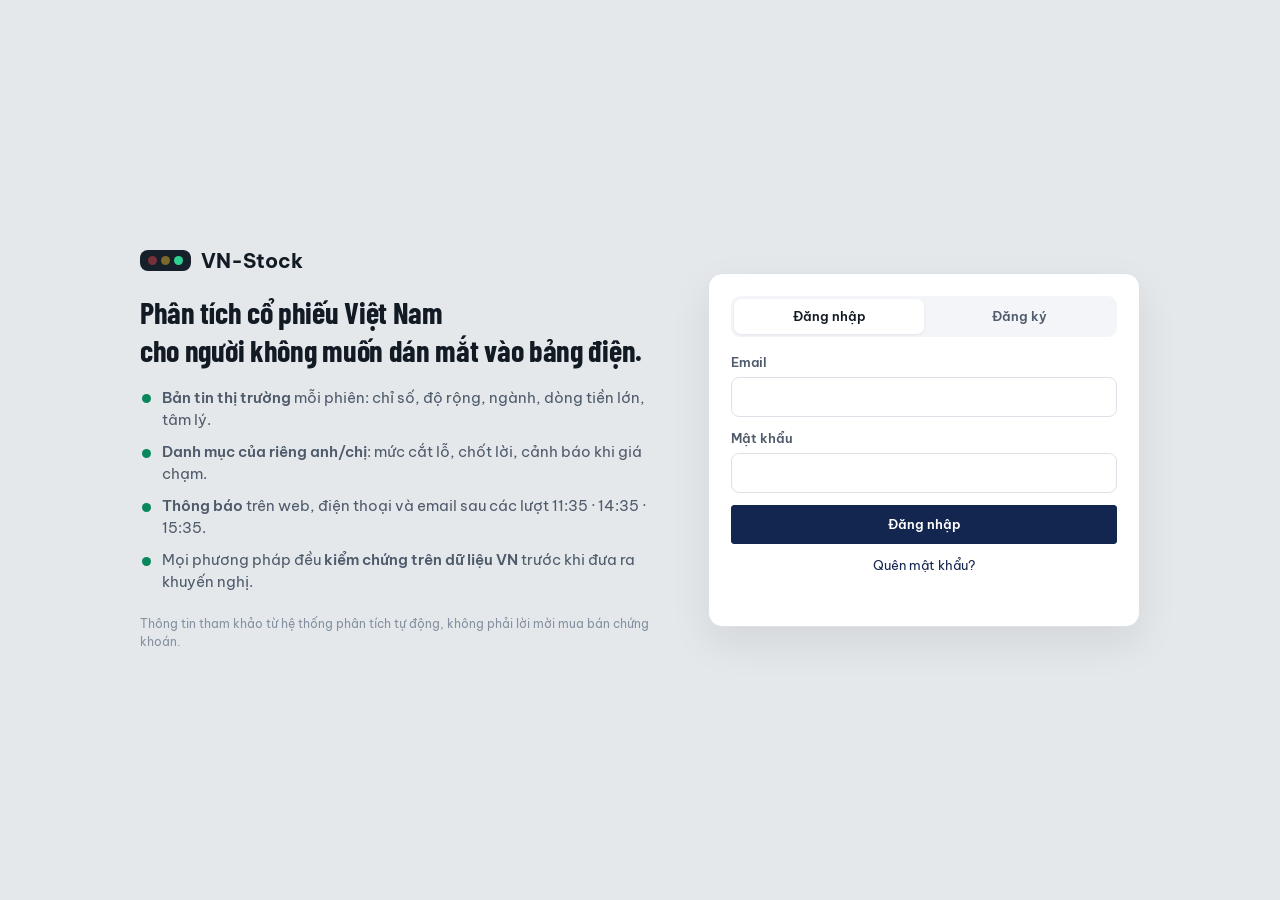
==== site/login.html @ 078f8d5b "Nhiều người dùng: đăng nhập (mật khẩu + Google), mã mời / chờ duyệt, gói Miễn phí/Pro, dữ liệu riêng" ====
<!doctype html>
<html lang="vi">
<head>
<meta charset="utf-8">
<meta name="viewport" content="width=device-width,initial-scale=1,viewport-fit=cover">
<meta name="theme-color" content="#0B0F13">
<meta name="robots" content="noindex,nofollow">
<title>Đăng nhập · VN-Stock</title>
<link rel="icon" href="data:image/svg+xml,<svg xmlns='http://www.w3.org/2000/svg' viewBox='0 0 32 32'><rect width='32' height='32' rx='8' fill='%2315202B'/><circle cx='9' cy='16' r='4' fill='%23F0444B' opacity='.4'/><circle cx='16' cy='16' r='4' fill='%23F4C32F' opacity='.4'/><circle cx='23' cy='16' r='4' fill='%232FD08F'/></svg>">
<link rel="manifest" href="manifest.webmanifest">
<link rel="stylesheet" href="app.css">
<link rel="stylesheet" href="auth.css">
</head>
<body class="authpage">
<main class="auth">
  <section class="auth-side" aria-hidden="true">
    <div class="auth-brand"><span class="dots"><i></i><i></i><i></i></span>VN-Stock</div>
    <h1>Phân tích cổ phiếu Việt Nam<br>cho người không muốn dán mắt vào bảng điện.</h1>
    <ul>
      <li><b>Bản tin thị trường</b> mỗi phiên: chỉ số, độ rộng, ngành, dòng tiền lớn, tâm lý.</li>
      <li><b>Danh mục của riêng anh/chị</b>: mức cắt lỗ, chốt lời, cảnh báo khi giá chạm.</li>
      <li><b>Thông báo</b> trên web, điện thoại và email sau các lượt 11:35 · 14:35 · 15:35.</li>
      <li>Mọi phương pháp đều <b>kiểm chứng trên dữ liệu VN</b> trước khi đưa ra khuyến nghị.</li>
    </ul>
    <p class="fine">Thông tin tham khảo từ hệ thống phân tích tự động, không phải lời mời mua bán chứng khoán.</p>
  </section>
  <section class="auth-card">
    <div class="auth-tabs" role="tablist">
      <button role="tab" data-tab="login" class="on">Đăng nhập</button>
      <button role="tab" data-tab="signup">Đăng ký</button>
    </div>
    <div id="gbox" class="gbox" hidden><div id="gbtn"></div><div class="or"><span>hoặc</span></div></div>

    <form id="f-login" data-pane="login" autocomplete="on">
      <label>Email<input name="email" type="email" autocomplete="email" required></label>
      <label>Mật khẩu<input name="password" type="password" autocomplete="current-password" required></label>
      <button class="btn primary wide" type="submit">Đăng nhập</button>
      <p class="links"><a href="#" data-go="forgot">Quên mật khẩu?</a></p>
    </form>

    <form id="f-signup" data-pane="signup" hidden autocomplete="on">
      <label>Họ tên<input name="name" autocomplete="name" maxlength="80"></label>
      <label>Email<input name="email" type="email" autocomplete="email" required></label>
      <label>Mật khẩu <small>(tối thiểu 8 ký tự)</small><input name="password" type="password" autocomplete="new-password" minlength="8" required></label>
      <label>Mã mời <small id="invHint">(để trống nếu chưa có – yêu cầu sẽ chờ duyệt)</small><input name="invite" autocomplete="off" style="text-transform:uppercase"></label>
      <button class="btn primary wide" type="submit">Tạo tài khoản</button>
    </form>

    <form id="f-forgot" data-pane="forgot" hidden>
      <p class="muted">Nhập email đã đăng ký. Hệ thống gửi liên kết đặt lại mật khẩu (hoặc báo quản trị viên gửi cho anh/chị).</p>
      <label>Email<input name="email" type="email" autocomplete="email" required></label>
      <button class="btn primary wide" type="submit">Gửi yêu cầu</button>
      <p class="links"><a href="#" data-go="login">← Quay lại đăng nhập</a></p>
    </form>

    <form id="f-reset" data-pane="reset" hidden>
      <p class="muted">Đặt mật khẩu mới cho tài khoản.</p>
      <label>Mật khẩu mới <small>(tối thiểu 8 ký tự)</small><input name="password" type="password" autocomplete="new-password" minlength="8" required></label>
      <button class="btn primary wide" type="submit">Lưu mật khẩu mới</button>
    </form>

    <div id="msg" class="msg" role="status" aria-live="polite"></div>
  </section>
</main>
<script src="login.js"></script>
</body>
</html>
---- site/app.css ----
@font-face{font-family:"Be Vietnam Pro";font-weight:400;font-display:swap;src:url(vendor/fonts/be-vietnam-pro-vietnamese-400-normal.woff2) format("woff2");unicode-range:U+0102-0103,U+0110-0111,U+0128-0129,U+0168-0169,U+01A0-01A1,U+01AF-01B0,U+0300-0301,U+0303-0304,U+0308-0309,U+0323,U+0329,U+1EA0-1EF9,U+20AB}
@font-face{font-family:"Be Vietnam Pro";font-weight:400;font-display:swap;src:url(vendor/fonts/be-vietnam-pro-latin-ext-400-normal.woff2) format("woff2");unicode-range:U+0100-02BA,U+02BD-02C5,U+02C7-02CC,U+02CE-02D7,U+02DD-02FF,U+1D00-1DBF,U+1E00-1E9F,U+1EF2-1EFF,U+2020,U+20A0-20AB,U+20AD-20C0}
@font-face{font-family:"Be Vietnam Pro";font-weight:400;font-display:swap;src:url(vendor/fonts/be-vietnam-pro-latin-400-normal.woff2) format("woff2");unicode-range:U+0000-00FF,U+0131,U+0152-0153,U+02BB-02BC,U+02C6,U+02DA,U+02DC,U+2000-206F,U+20AC,U+2122,U+2191,U+2193,U+2212,U+2215}
@font-face{font-family:"Be Vietnam Pro";font-weight:500;font-display:swap;src:url(vendor/fonts/be-vietnam-pro-vietnamese-500-normal.woff2) format("woff2");unicode-range:U+0102-0103,U+0110-0111,U+0128-0129,U+0168-0169,U+01A0-01A1,U+01AF-01B0,U+0300-0301,U+0303-0304,U+0308-0309,U+0323,U+0329,U+1EA0-1EF9,U+20AB}
@font-face{font-family:"Be Vietnam Pro";font-weight:500;font-display:swap;src:url(vendor/fonts/be-vietnam-pro-latin-ext-500-normal.woff2) format("woff2");unicode-range:U+0100-02BA,U+02BD-02C5,U+02C7-02CC,U+02CE-02D7,U+02DD-02FF,U+1D00-1DBF,U+1E00-1E9F,U+1EF2-1EFF,U+2020,U+20A0-20AB,U+20AD-20C0}
@font-face{font-family:"Be Vietnam Pro";font-weight:500;font-display:swap;src:url(vendor/fonts/be-vietnam-pro-latin-500-normal.woff2) format("woff2");unicode-range:U+0000-00FF,U+0131,U+0152-0153,U+02BB-02BC,U+02C6,U+02DA,U+02DC,U+2000-206F,U+20AC,U+2122,U+2191,U+2193,U+2212,U+2215}
@font-face{font-family:"Be Vietnam Pro";font-weight:600;font-display:swap;src:url(vendor/fonts/be-vietnam-pro-vietnamese-600-normal.woff2) format("woff2");unicode-range:U+0102-0103,U+0110-0111,U+0128-0129,U+0168-0169,U+01A0-01A1,U+01AF-01B0,U+0300-0301,U+0303-0304,U+0308-0309,U+0323,U+0329,U+1EA0-1EF9,U+20AB}
@font-face{font-family:"Be Vietnam Pro";font-weight:600;font-display:swap;src:url(vendor/fonts/be-vietnam-pro-latin-ext-600-normal.woff2) format("woff2");unicode-range:U+0100-02BA,U+02BD-02C5,U+02C7-02CC,U+02CE-02D7,U+02DD-02FF,U+1D00-1DBF,U+1E00-1E9F,U+1EF2-1EFF,U+2020,U+20A0-20AB,U+20AD-20C0}
@font-face{font-family:"Be Vietnam Pro";font-weight:600;font-display:swap;src:url(vendor/fonts/be-vietnam-pro-latin-600-normal.woff2) format("woff2");unicode-range:U+0000-00FF,U+0131,U+0152-0153,U+02BB-02BC,U+02C6,U+02DA,U+02DC,U+2000-206F,U+20AC,U+2122,U+2191,U+2193,U+2212,U+2215}
@font-face{font-family:"Be Vietnam Pro";font-weight:700;font-display:swap;src:url(vendor/fonts/be-vietnam-pro-vietnamese-700-normal.woff2) format("woff2");unicode-range:U+0102-0103,U+0110-0111,U+0128-0129,U+0168-0169,U+01A0-01A1,U+01AF-01B0,U+0300-0301,U+0303-0304,U+0308-0309,U+0323,U+0329,U+1EA0-1EF9,U+20AB}
@font-face{font-family:"Be Vietnam Pro";font-weight:700;font-display:swap;src:url(vendor/fonts/be-vietnam-pro-latin-ext-700-normal.woff2) format("woff2");unicode-range:U+0100-02BA,U+02BD-02C5,U+02C7-02CC,U+02CE-02D7,U+02DD-02FF,U+1D00-1DBF,U+1E00-1E9F,U+1EF2-1EFF,U+2020,U+20A0-20AB,U+20AD-20C0}
@font-face{font-family:"Be Vietnam Pro";font-weight:700;font-display:swap;src:url(vendor/fonts/be-vietnam-pro-latin-700-normal.woff2) format("woff2");unicode-range:U+0000-00FF,U+0131,U+0152-0153,U+02BB-02BC,U+02C6,U+02DA,U+02DC,U+2000-206F,U+20AC,U+2122,U+2191,U+2193,U+2212,U+2215}

@font-face{font-family:"Barlow Condensed";font-weight:500;font-display:swap;src:url(vendor/fonts/barlow-condensed-vietnamese-500-normal.woff2) format("woff2");unicode-range:U+0102-0103,U+0110-0111,U+0128-0129,U+0168-0169,U+01A0-01A1,U+01AF-01B0,U+0300-0301,U+0303-0304,U+0308-0309,U+0323,U+0329,U+1EA0-1EF9,U+20AB}
@font-face{font-family:"Barlow Condensed";font-weight:500;font-display:swap;src:url(vendor/fonts/barlow-condensed-latin-ext-500-normal.woff2) format("woff2");unicode-range:U+0100-02BA,U+02BD-02C5,U+02C7-02CC,U+02CE-02D7,U+02DD-02FF,U+1D00-1DBF,U+1E00-1E9F,U+1EF2-1EFF,U+2020,U+20A0-20AB,U+20AD-20C0}
@font-face{font-family:"Barlow Condensed";font-weight:500;font-display:swap;src:url(vendor/fonts/barlow-condensed-latin-500-normal.woff2) format("woff2");unicode-range:U+0000-00FF,U+0131,U+0152-0153,U+02BB-02BC,U+02C6,U+02DA,U+02DC,U+2000-206F,U+20AC,U+2122,U+2191,U+2193,U+2212,U+2215,U+25A0,U+25B2,U+25BC}
@font-face{font-family:"Barlow Condensed";font-weight:600;font-display:swap;src:url(vendor/fonts/barlow-condensed-vietnamese-600-normal.woff2) format("woff2");unicode-range:U+0102-0103,U+0110-0111,U+0128-0129,U+0168-0169,U+01A0-01A1,U+01AF-01B0,U+0300-0301,U+0303-0304,U+0308-0309,U+0323,U+0329,U+1EA0-1EF9,U+20AB}
@font-face{font-family:"Barlow Condensed";font-weight:600;font-display:swap;src:url(vendor/fonts/barlow-condensed-latin-ext-600-normal.woff2) format("woff2");unicode-range:U+0100-02BA,U+02BD-02C5,U+02C7-02CC,U+02CE-02D7,U+02DD-02FF,U+1D00-1DBF,U+1E00-1E9F,U+1EF2-1EFF,U+2020,U+20A0-20AB,U+20AD-20C0}
@font-face{font-family:"Barlow Condensed";font-weight:600;font-display:swap;src:url(vendor/fonts/barlow-condensed-latin-600-normal.woff2) format("woff2");unicode-range:U+0000-00FF,U+0131,U+0152-0153,U+02BB-02BC,U+02C6,U+02DA,U+02DC,U+2000-206F,U+20AC,U+2122,U+2191,U+2193,U+2212,U+2215,U+25A0,U+25B2,U+25BC}
@font-face{font-family:"Barlow Condensed";font-weight:700;font-display:swap;src:url(vendor/fonts/barlow-condensed-vietnamese-700-normal.woff2) format("woff2");unicode-range:U+0102-0103,U+0110-0111,U+0128-0129,U+0168-0169,U+01A0-01A1,U+01AF-01B0,U+0300-0301,U+0303-0304,U+0308-0309,U+0323,U+0329,U+1EA0-1EF9,U+20AB}
@font-face{font-family:"Barlow Condensed";font-weight:700;font-display:swap;src:url(vendor/fonts/barlow-condensed-latin-ext-700-normal.woff2) format("woff2");unicode-range:U+0100-02BA,U+02BD-02C5,U+02C7-02CC,U+02CE-02D7,U+02DD-02FF,U+1D00-1DBF,U+1E00-1E9F,U+1EF2-1EFF,U+2020,U+20A0-20AB,U+20AD-20C0}
@font-face{font-family:"Barlow Condensed";font-weight:700;font-display:swap;src:url(vendor/fonts/barlow-condensed-latin-700-normal.woff2) format("woff2");unicode-range:U+0000-00FF,U+0131,U+0152-0153,U+02BB-02BC,U+02C6,U+02DA,U+02DC,U+2000-206F,U+20AC,U+2122,U+2191,U+2193,U+2212,U+2215,U+25A0,U+25B2,U+25BC}

/* Bàn làm việc VN-Stock: dày thông tin, bảng gọn, màu theo quy ước bảng điện VN */
:root{
  --bg:#EEF1F5; --surface:#FFFFFF; --sunk:#F3F5F8; --sunk-2:#E7EBF0; --ink:#121A24; --ink-2:#4F5B6B; --ink-3:#8590A0;
  --line:#DCE1E8; --line-2:#EBEEF2; --brand:#1F3C88; --brand-2:#E6ECF8; --brand-ink:#FFFFFF;
  --up:#08875B; --down:#D22F35; --ref:#A87C00; --ceil:#8E2FC9; --floor:#137FB0;
  --up-bg:#E2F4EC; --down-bg:#FBE7E8; --ref-bg:#FAF1D8;
  --lamp-off:#C4CBD5;
  --r:8px; --r-s:5px;
  color-scheme:light;
}
@media (prefers-color-scheme:dark){:root:not([data-theme="light"]){
  --bg:#0B1016; --surface:#121921; --sunk:#171F29; --sunk-2:#1D2732; --ink:#E4E9F0; --ink-2:#9DA9B8; --ink-3:#6B7888;
  --line:#243040; --line-2:#1C2531; --brand:#8FA8F5; --brand-2:#1B2640; --brand-ink:#0B1016;
  --up:#2CC08A; --down:#F25A60; --ref:#E3B83A; --ceil:#C27DF2; --floor:#4AB7E6;
  --up-bg:#10301F; --down-bg:#3A181A; --ref-bg:#342A0E; --lamp-off:#2A3442; color-scheme:dark;
}}
:root[data-theme="dark"]{
  --bg:#0B1016; --surface:#121921; --sunk:#171F29; --sunk-2:#1D2732; --ink:#E4E9F0; --ink-2:#9DA9B8; --ink-3:#6B7888;
  --line:#243040; --line-2:#1C2531; --brand:#8FA8F5; --brand-2:#1B2640; --brand-ink:#0B1016;
  --up:#2CC08A; --down:#F25A60; --ref:#E3B83A; --ceil:#C27DF2; --floor:#4AB7E6;
  --up-bg:#10301F; --down-bg:#3A181A; --ref-bg:#342A0E; --lamp-off:#2A3442; color-scheme:dark;
}

*{box-sizing:border-box}
html{-webkit-text-size-adjust:100%}
body{margin:0;background:var(--bg);color:var(--ink);font:400 13px/1.45 "Be Vietnam Pro",system-ui,sans-serif;
  font-variant-numeric:tabular-nums;padding-bottom:64px}
@media (max-width:700px){body{font-size:13.5px}}
a{color:var(--brand);text-decoration:none}
a:hover{text-decoration:underline}
button,input,select,textarea{font:inherit;color:inherit}
:focus-visible{outline:2px solid var(--brand);outline-offset:1px;border-radius:3px}
h1,h2,h3{line-height:1.25;margin:0;text-wrap:balance}
h1{font-size:1.25rem;font-weight:700;letter-spacing:-.01em}
h2{font-size:.98rem;font-weight:700}
h3{font-size:.9rem;font-weight:600}
p{margin:.35em 0}
small,.muted{color:var(--ink-2)}
.faint{color:var(--ink-3)}
.up{color:var(--up)} .down{color:var(--down)} .ref{color:var(--ref)} .ceil{color:var(--ceil)} .floor{color:var(--floor)}
.num{text-align:right;white-space:nowrap}
b,strong{font-weight:600}

/* ---------- khung ---------- */
.top{position:sticky;top:env(safe-area-inset-top,0px);z-index:30;background:var(--surface);border-bottom:1px solid var(--line)}
.top-in{max-width:1760px;margin:0 auto;padding:6px 14px;display:flex;gap:10px;align-items:center}
.brand{font-weight:700;font-size:.95rem;display:flex;gap:7px;align-items:center;color:var(--ink);white-space:nowrap}
.brand-dot{width:9px;height:9px;border-radius:50%;background:var(--lamp-off)}
.ticker{display:flex;gap:14px;overflow:hidden;flex:1;min-width:0;font-size:.82rem;white-space:nowrap;mask-image:linear-gradient(90deg,#000 92%,transparent)}
.ticker span b{font-weight:600;margin-right:4px}
.search{width:240px;position:relative;flex:none}
.search input{width:100%;padding:5px 10px;border-radius:6px;border:1px solid var(--line);background:var(--sunk)}
.sugg{position:absolute;left:0;right:0;top:110%;background:var(--surface);border:1px solid var(--line);
  border-radius:var(--r);box-shadow:0 8px 24px rgba(0,0,0,.12);max-height:340px;overflow:auto;z-index:40}
.sugg a{display:flex;gap:8px;padding:6px 10px;color:var(--ink);align-items:center}
.sugg a:hover,.sugg a.on{background:var(--sunk);text-decoration:none}
.iconbtn{border:1px solid var(--line);background:var(--surface);border-radius:6px;width:30px;height:30px;
  display:grid;place-items:center;cursor:pointer;flex:none}
@media (max-width:700px){.ticker{display:none}.search{flex:1;width:auto}}
main{max-width:1760px;margin:0 auto;padding:12px 14px 40px}
.tabs{position:fixed;bottom:0;left:0;right:0;z-index:30;background:var(--surface);border-top:1px solid var(--line);
  display:grid;grid-template-columns:repeat(6,1fr);padding-bottom:env(safe-area-inset-bottom,0px)}
.tabs a{display:flex;flex-direction:column;align-items:center;gap:1px;padding:6px 2px 7px;color:var(--ink-2);font-size:.68rem;font-weight:500}
.tabs a svg{width:20px;height:20px}
.tabs a.on{color:var(--brand)}
.tabs a:hover{text-decoration:none}
@media (min-width:980px){
  body{padding-bottom:0}
  .tabs{position:sticky;top:43px;bottom:auto;border-top:0;border-bottom:1px solid var(--line);background:var(--surface);
    display:flex;justify-content:flex-start;gap:0;padding:0 max(14px,calc((100vw - 1480px)/2 + 14px))}
  .tabs a{flex-direction:row;gap:6px;font-size:.84rem;padding:7px 14px;border-bottom:2px solid transparent}
  .tabs a.on{border-bottom-color:var(--brand)}
  .tabs a svg{width:15px;height:15px}
}

/* ---------- lưới & khối ---------- */
.g{display:grid;gap:10px;grid-template-columns:minmax(0,1fr)}
.g>*,.stack>*,.picks>*,.rows>*,.pickw>*,.pick>*{min-width:0}
.g>*{min-width:0}
.g{align-items:start}
@media (min-width:860px){
  .g2{grid-template-columns:1fr 1fr}.g3{grid-template-columns:repeat(3,1fr)}.g4{grid-template-columns:repeat(4,1fr)}
  .g-side{grid-template-columns:260px 1fr}.g-main{grid-template-columns:minmax(0,2fr) minmax(0,1fr)}
  .g-today{grid-template-columns:300px minmax(0,1fr) 320px}
  .span2{grid-column:span 2}.span3{grid-column:span 3}
}
@media (min-width:860px) and (max-width:1180px){.g-today{grid-template-columns:280px minmax(0,1fr)}.g-today>.col3{grid-column:1/-1}}
.panel{background:var(--surface);border:1px solid var(--line);border-radius:var(--r);padding:10px 12px;min-width:0}
.panel.flush{padding:0;overflow:hidden}
.ph{display:flex;align-items:baseline;gap:8px;margin:0 0 8px;flex-wrap:wrap}
.panel.flush .ph{padding:9px 12px 0;margin-bottom:6px}
.ph h2,.ph h3{font-size:.88rem}
.ph .meta{margin-left:auto;color:var(--ink-3);font-size:.76rem}
.sec{margin-top:12px}
.stack{display:grid;gap:10px;align-content:start;grid-template-columns:minmax(0,1fr)}
.note{background:var(--ref-bg);border-radius:6px;padding:7px 10px;font-size:.82rem}
.demo-banner{background:var(--down);color:#fff;text-align:center;padding:4px 12px;font-size:.8rem;font-weight:600}
.pill{display:inline-flex;align-items:center;gap:3px;padding:1px 7px;border-radius:999px;font-size:.72rem;font-weight:600;
  background:var(--sunk-2);color:var(--ink-2);white-space:nowrap;line-height:1.5}
.pill.buy{background:var(--up-bg);color:var(--up)}
.pill.sell{background:var(--down-bg);color:var(--down)}
.pill.wait{background:var(--ref-bg);color:var(--ref)}
.pill.brand{background:var(--brand-2);color:var(--brand)}
.btn{display:inline-flex;align-items:center;gap:5px;border:1px solid var(--line);background:var(--surface);
  border-radius:6px;padding:5px 11px;cursor:pointer;font-weight:600;font-size:.84rem}
.btn.primary{background:var(--brand);color:var(--brand-ink);border-color:var(--brand)}
.btn:disabled{opacity:.5;cursor:default}
.seg{display:inline-flex;background:var(--sunk-2);border-radius:6px;padding:2px;gap:1px;flex-wrap:wrap}
.seg button{border:0;background:transparent;padding:3px 9px;border-radius:5px;cursor:pointer;font-size:.78rem;color:var(--ink-2)}
.seg button.on{background:var(--surface);color:var(--ink);font-weight:600;box-shadow:0 1px 2px rgba(0,0,0,.08)}
details>summary{cursor:pointer;color:var(--brand);font-weight:500;list-style:none}
details>summary::-webkit-details-marker{display:none}
details>summary::before{content:"▸ "}
details[open]>summary::before{content:"▾ "}

/* ---------- chỉ số dạng lưới (KPI) ---------- */
.kpis{display:grid;grid-template-columns:repeat(auto-fill,minmax(108px,1fr));gap:0;border:1px solid var(--line-2);border-radius:6px;overflow:hidden}
.kpis>div{padding:5px 8px;border-right:1px solid var(--line-2);border-bottom:1px solid var(--line-2);min-width:0}
.kpis dt{font-size:.7rem;color:var(--ink-3);white-space:nowrap;overflow:hidden;text-overflow:ellipsis}
.kpis dd{margin:0;font-weight:600;font-size:.86rem;white-space:nowrap;overflow:hidden;text-overflow:ellipsis}
.kpis.lg dd{font-size:1rem}
.kv{display:grid;grid-template-columns:auto 1fr;gap:3px 12px;font-size:.84rem}
.kv dt{color:var(--ink-2)} .kv dd{margin:0;text-align:right;font-weight:600}

/* ---------- đèn thị trường (điểm nhấn duy nhất) ---------- */
.lamps{display:inline-flex;gap:6px;padding:6px 8px;background:#10161E;border-radius:999px}
.lamp{width:22px;height:22px;border-radius:50%;background:var(--lamp-off);opacity:.3}
.lamp.on{opacity:1}
.lamp.red.on{background:#F0444B;box-shadow:0 0 0 3px rgba(240,68,75,.25),0 0 18px rgba(240,68,75,.7)}
.lamp.yellow.on{background:#F4C32F;box-shadow:0 0 0 3px rgba(244,195,47,.25),0 0 18px rgba(244,195,47,.7)}
.lamp.green.on{background:#2FD08F;box-shadow:0 0 0 3px rgba(47,208,143,.25),0 0 18px rgba(47,208,143,.7)}
.signal{display:flex;gap:12px;align-items:center}
.exposure{font-size:1.5rem;font-weight:700;line-height:1;letter-spacing:-.02em}
.checks{list-style:none;padding:0;margin:6px 0 0;display:grid;gap:2px;font-size:.8rem}
.checks li::before{content:"✕";display:inline-block;width:1.3em;color:var(--down);font-weight:700}
.checks li.ok::before{content:"✓";color:var(--up)}

/* ---------- bảng ---------- */
.tw{overflow:auto;-webkit-overflow-scrolling:touch;max-width:100%}
.tw.tall{max-height:72vh}
table{border-collapse:collapse;width:100%;font-size:.8rem}
th,td{padding:4px 7px;text-align:right;white-space:nowrap;border-bottom:1px solid var(--line-2)}
th{font-weight:600;color:var(--ink-2);background:var(--sunk);position:sticky;top:0;z-index:2;cursor:pointer;user-select:none;font-size:.74rem}
th.l,td.l{text-align:left}
td.sym,th.sym{text-align:left;position:sticky;left:0;z-index:1;background:var(--surface);font-weight:700}
th.sym{z-index:3;background:var(--sunk)}
td.sym a{color:var(--ink)}
tbody tr:hover td{background:var(--sunk)}
tr.hl td{background:var(--brand-2)}
th.sorted::after{content:" ▾"} th.sorted.asc::after{content:" ▴"}
td.wrap{white-space:normal;min-width:180px}
.bar{display:inline-block;height:5px;border-radius:3px;vertical-align:middle;margin-right:5px}
.score{display:inline-block;min-width:28px;padding:0 4px;border-radius:4px;font-weight:600;text-align:center;font-size:.76rem}
.minibar{position:relative;height:6px;background:var(--sunk-2);border-radius:3px;min-width:46px}
.minibar i{position:absolute;left:0;top:0;bottom:0;border-radius:3px}

/* ---------- danh sách hành động ---------- */
.acts{display:grid;gap:6px}
.act{display:grid;grid-template-columns:4px 1fr;background:var(--surface);border:1px solid var(--line);border-radius:6px;overflow:hidden;color:inherit}
.act:hover{text-decoration:none;border-color:var(--brand)}
.act::before{content:"";background:var(--up)}
.act.sell::before{background:var(--down)} .act.wait::before{background:var(--ref)} .act.hold::before{background:var(--ink-3)}
.act-in{padding:7px 10px;display:grid;gap:4px}
.act-head{display:flex;gap:7px;align-items:baseline;flex-wrap:wrap}
.sym{font-weight:700;letter-spacing:.01em}
.act .sym{font-size:1rem}
.act-nums{display:grid;grid-template-columns:repeat(4,minmax(0,1fr));gap:2px 10px;font-size:.8rem}
.act-nums small{display:block;font-size:.68rem;color:var(--ink-3)}
.why{font-size:.78rem;color:var(--ink-2)}
.empty{padding:16px;text-align:center;color:var(--ink-2);border:1px dashed var(--line);border-radius:6px;font-size:.84rem}

/* ---------- bộ lọc ---------- */
.filters{display:flex;flex-wrap:wrap;gap:8px;align-items:flex-end}
.field{display:grid;gap:2px}
.field label{font-size:.7rem;color:var(--ink-2)}
.field input,.field select{padding:4px 7px;border:1px solid var(--line);border-radius:5px;background:var(--surface);min-width:0}
.field.w60 input{width:64px}.field.w90 input,.field.w90 select{width:96px}.field.w140 select,.field.w140 input{width:150px}.field.w200 select{width:210px}
.views{display:flex;gap:4px;flex-wrap:wrap;margin:8px 0}
.views button{border:1px solid var(--line);background:var(--surface);border-radius:999px;padding:3px 11px;font-size:.78rem;cursor:pointer}
.views button.on{background:var(--brand);color:var(--brand-ink);border-color:var(--brand)}
.weights{display:grid;gap:6px;grid-template-columns:repeat(auto-fill,minmax(220px,1fr))}
.w-item{border:1px solid var(--line-2);border-radius:6px;padding:6px 9px}
.w-item header{display:flex;justify-content:space-between;align-items:center;gap:6px;font-size:.8rem}
.w-item input[type=range]{width:100%;margin:2px 0}
.w-item p{font-size:.72rem;color:var(--ink-2);margin:0}
.w-item .rel{font-size:.7rem}

/* ---------- ngành ---------- */
.sec-list{display:grid;gap:1px;max-height:78vh;overflow:auto}
.sec-list button{display:grid;grid-template-columns:1fr auto auto;gap:6px;text-align:left;border:0;background:transparent;padding:5px 8px;border-radius:5px;cursor:pointer;font-size:.8rem;align-items:center}
.sec-list button:hover{background:var(--sunk)}
.sec-list button.on{background:var(--brand-2);color:var(--brand);font-weight:600}
.sec-list button.sub{padding-left:20px;font-size:.76rem;color:var(--ink-2)}
.quad{display:inline-block;width:8px;height:8px;border-radius:2px;margin-right:5px;vertical-align:0}
.podium{display:grid;gap:8px;grid-template-columns:repeat(auto-fill,minmax(200px,1fr))}
.podium .panel{border-top:3px solid var(--brand)}
.podium .rank{font-size:.72rem;color:var(--ink-3)}

/* ---------- chi tiết mã ---------- */
.stock-head{display:flex;flex-wrap:wrap;gap:4px 16px;align-items:flex-end;margin-bottom:8px}
.stock-head .px{font-size:1.7rem;font-weight:700;line-height:1}
.chart{height:400px;border:1px solid var(--line);border-radius:var(--r);overflow:hidden;background:var(--surface)}
.chart.sm{height:230px}.chart.xs{height:130px}.chart.md{height:300px}
.toolbar{display:flex;flex-wrap:wrap;gap:4px;margin:6px 0;align-items:center}
.chip{border:1px solid var(--line);background:var(--surface);border-radius:999px;padding:2px 9px;font-size:.74rem;cursor:pointer}
.chip.on{background:var(--brand);color:var(--brand-ink);border-color:var(--brand)}
.subtabs{display:flex;gap:2px;overflow-x:auto;border-bottom:1px solid var(--line);margin:10px 0}
.subtabs button{border:0;background:none;padding:7px 11px;cursor:pointer;color:var(--ink-2);font-weight:500;font-size:.84rem;
  border-bottom:2px solid transparent;white-space:nowrap}
.subtabs button.on{color:var(--ink);border-bottom-color:var(--brand)}
.gauge{height:6px;border-radius:3px;background:linear-gradient(90deg,var(--down),var(--ref),var(--up));position:relative;margin:6px 0 10px}
.gauge i{position:absolute;top:-4px;width:3px;height:14px;border-radius:2px;background:var(--ink);transform:translateX(-1px)}
.vrange{position:relative;height:50px;margin:6px 4px 2px}
.vrange .track{position:absolute;left:0;right:0;top:22px;height:7px;border-radius:4px;background:var(--sunk-2)}
.vrange .zone{position:absolute;top:22px;height:7px;border-radius:4px}
.vrange .mk{position:absolute;top:6px;transform:translateX(-50%);font-size:.68rem;text-align:center;white-space:nowrap}
.vrange .mk::after{content:"";display:block;width:2px;height:20px;margin:2px auto 0;background:currentColor}
.svgchart{width:100%;height:auto;display:block}
.svgchart text{fill:var(--ink-2);font-size:10px}
.leg{display:flex;flex-wrap:wrap;gap:10px;font-size:.74rem;color:var(--ink-2)}
.leg i{display:inline-block;width:9px;height:9px;border-radius:2px;margin-right:4px;vertical-align:-1px}
.tags{display:flex;flex-wrap:wrap;gap:4px}
.ev{display:grid;grid-template-columns:78px 1fr;gap:2px 8px;font-size:.8rem;padding:4px 0;border-bottom:1px dashed var(--line-2)}
.ev:last-child{border-bottom:0}
.ev time{color:var(--ink-3);font-size:.74rem}
.assump{display:grid;gap:8px;grid-template-columns:repeat(auto-fill,minmax(150px,1fr))}
.heat{display:grid;gap:3px;grid-template-columns:repeat(auto-fill,minmax(128px,1fr))}
.heat a{border-radius:5px;padding:6px 8px;color:#fff;font-size:.74rem;line-height:1.3}
.heat a:hover{text-decoration:none;filter:brightness(1.1)}
.heat b{display:block;font-size:.9rem}
.form-row{display:grid;gap:8px;grid-template-columns:1.1fr 1fr 1fr 1.2fr auto;align-items:end}
@media (max-width:640px){.form-row{grid-template-columns:1fr 1fr}}
.toast{position:fixed;left:50%;bottom:80px;transform:translateX(-50%);background:var(--ink);color:var(--bg);
  padding:7px 14px;border-radius:999px;font-size:.84rem;z-index:50}
.fp{display:grid;grid-template-columns:52px 1fr 1fr;gap:1px 6px;font-size:.72rem;align-items:center}
.fp .b,.fp .s{height:12px;border-radius:2px}
.fp .s{justify-self:end;background:var(--down)} .fp .b{background:var(--up)}
.fp .p{text-align:right;color:var(--ink-2)}
.fp .p.poc{color:var(--ink);font-weight:700}
@media (prefers-reduced-motion:no-preference){
  .lamp.on{animation:glow 2.4s ease-in-out 1}
  @keyframes glow{0%{filter:brightness(.6)}40%{filter:brightness(1.25)}100%{filter:none}}
}
/* ---------- tiện ích bố cục ---------- */
.only-m{display:block}.only-d{display:none}
@media (min-width:860px){.only-m{display:none}.only-d{display:block}.sec-list.only-d{display:grid}}
.act-in .tags .pill{font-weight:500;font-size:.7rem}
.ph select{font-size:.76rem;padding:2px 4px;border:1px solid var(--line);border-radius:5px;background:var(--surface)}
.podium .checks{margin:6px 0}
.ticker>span{display:inline-flex;gap:3px;align-items:baseline}
.kpis.c2{grid-template-columns:repeat(2,minmax(0,1fr))}
.kpis.c2 dd{white-space:normal}
.gtree{display:grid;gap:6px;grid-template-columns:repeat(auto-fill,minmax(230px,1fr));max-height:420px;overflow:auto;padding:2px}
.gnode{border:1px solid var(--line-2);border-radius:6px;padding:5px 8px;display:grid;gap:1px;align-content:start}
.gnode label{display:flex;gap:5px;align-items:center;font-size:.78rem;cursor:pointer}
.gnode .gind{padding-left:16px;color:var(--ink-2);font-size:.74rem}

/* ---------- định giá so sánh (P/E nổi bật) ---------- */
.hero{border-color:color-mix(in srgb,var(--brand) 45%,var(--line));box-shadow:inset 3px 0 0 var(--brand)}
.hlp{border-color:color-mix(in srgb,var(--brand) 30%,var(--line))}
.bigs{display:grid;gap:6px;grid-template-columns:repeat(auto-fill,minmax(140px,1fr))}
.bigs.c2{grid-template-columns:repeat(2,minmax(0,1fr))}
.big{border:1px solid var(--line-2);border-radius:6px;padding:6px 9px;display:grid;gap:1px;min-width:0}
.big>small{font-size:.7rem;color:var(--ink-3)}
.big>b{font-size:1.35rem;font-weight:700;line-height:1.15;letter-spacing:-.01em}
.big>b small{font-size:.8rem;font-weight:500;color:var(--ink-2)}
.big>span{font-size:.72rem;color:var(--ink-2)}
.big.hlb{background:var(--brand-2);border-color:color-mix(in srgb,var(--brand) 35%,transparent)}
.big.hlb>small{color:var(--brand);font-weight:600}
.bigs.c2 .big>b{font-size:1.1rem}
.kpis>div.hl{background:var(--brand-2)}
.kpis>div.hl dt{color:var(--brand);font-weight:600}
.kpis>div.hl dd small{font-weight:500;font-size:.7rem;color:var(--ink-2)}
.kpis.khead{margin-bottom:4px;grid-template-columns:repeat(auto-fill,minmax(150px,1fr))}
.kpis.khead dd{font-size:1.05rem}
th.hlc,td.hlc{background:color-mix(in srgb,var(--brand) 7%,var(--surface))}
th.hlc{color:var(--brand)}
tbody tr:hover td.hlc{background:color-mix(in srgb,var(--brand) 12%,var(--surface))}
tr.mk td{background:var(--sunk);font-weight:600}
tr.mk td.hlc{background:color-mix(in srgb,var(--brand) 12%,var(--sunk))}
tr.me td{background:var(--brand-2);font-weight:600}
table.cmp tr.gh th{font-size:.68rem;text-transform:uppercase;letter-spacing:.04em;top:0}
table.cmp thead tr:nth-child(2) th{top:24px}
.mktp{font-weight:500;text-decoration:none!important}
.mktp b{font-weight:700}
.sec-list button.ovb{color:var(--brand);font-weight:600}
.pebars{display:grid;gap:2px}
.pb-row{display:grid;grid-template-columns:minmax(120px,220px) 1fr 48px minmax(150px,210px);gap:8px;align-items:center;padding:2px 4px;border-radius:4px;color:inherit;font-size:.8rem}
a.pb-row:hover{background:var(--sunk);text-decoration:none}
.pb-row.mkt{background:var(--sunk);margin-bottom:4px}
.pb-row .nm{white-space:nowrap;overflow:hidden;text-overflow:ellipsis}
.pb-row .v{text-align:right;font-size:.9rem}
.pb-row .d{font-size:.72rem;white-space:nowrap}
.trk{position:relative;height:14px;background:var(--sunk);border-radius:3px}
.trk .bar{position:absolute;left:0;top:3px;bottom:3px;border-radius:2px;opacity:.85}
.trk .band{position:absolute;top:0;bottom:0;background:color-mix(in srgb,var(--brand) 18%,transparent);border-radius:2px}
.trk .tick{position:absolute;top:-1px;bottom:-1px;width:2px;background:var(--ink);transform:translateX(-1px)}
.trk .mk{position:absolute;top:-3px;bottom:-3px;width:2px;background:var(--down);transform:translateX(-1px);opacity:.8}
.trk em{position:absolute;right:2px;top:-3px;font-style:normal;font-weight:700;color:#fff}
@media (max-width:700px){.pb-row{grid-template-columns:135px 1fr 40px}.pb-row .d{grid-column:1/-1;padding-left:2px;margin-top:-2px}}
.multi{display:grid;gap:6px;grid-template-columns:repeat(auto-fill,minmax(210px,1fr))}
.mcell{border:1px solid var(--line-2);border-radius:6px;padding:5px 8px;color:inherit;display:grid;gap:2px}
.mcell:hover{border-color:var(--brand);text-decoration:none}
.mcell .mh{display:flex;justify-content:space-between;gap:6px;font-size:.78rem}
.mcell .mh b{white-space:nowrap;overflow:hidden;text-overflow:ellipsis}
.mcell .mf{display:flex;justify-content:space-between;align-items:center;font-size:.7rem;color:var(--ink-3)}
table.ctx td,table.ctx th{padding:3px 6px}
@media (min-width:860px){.stack.sticky{position:sticky;top:92px}}
/* ---------- bàn quyết định (Hôm nay) ---------- */
:root{--a0:var(--brand);--a1:var(--floor);--a2:var(--ref);--a3:var(--ceil);--a4:var(--up)}
.deck{display:grid;gap:0;grid-template-columns:minmax(250px,1.25fr) minmax(220px,1fr) minmax(220px,1fr) minmax(200px,.95fr) minmax(190px,.85fr);
  background:var(--surface);border:1px solid var(--line);border-radius:10px;overflow:hidden;box-shadow:inset 4px 0 0 var(--lc)}
.dk{padding:10px 14px;border-left:1px solid var(--line-2);display:grid;gap:4px;align-content:start;min-width:0}
.dk:first-child{border-left:0}
.dk>small{color:var(--ink-3);font-size:.72rem}
.dk p{font-size:.8rem;margin:2px 0}
.dk.light .exposure{font-size:1.9rem}
.dk-big{display:flex;align-items:baseline;gap:6px;flex-wrap:wrap}
.dk-big b{font-size:1.45rem;font-weight:700;letter-spacing:-.01em;line-height:1.1}
.dk-big span{font-size:.78rem;color:var(--ink-2);margin-right:6px}
.dk.hlb{background:var(--brand-2)}
.dk-link{font-size:.76rem;font-weight:600}
svg.mini{display:block;flex:none}
svg.mini.wide{width:100%;height:44px}
.adbar{height:8px;border-radius:4px;background:var(--down);overflow:hidden}
.adbar i{display:block;height:100%;background:var(--up)}
.dk.todo{gap:5px}
.tdo{display:flex;align-items:baseline;gap:6px;border:1px solid var(--line);background:var(--surface);border-radius:7px;padding:5px 9px;cursor:pointer;text-align:left;font-size:.8rem}
.tdo b{font-size:1.05rem}
.tdo span{margin-left:auto;color:var(--ink-3);font-size:.72rem}
.tdo.buy{border-color:color-mix(in srgb,var(--up) 45%,var(--line));background:var(--up-bg)}
.tdo.sell{border-color:color-mix(in srgb,var(--down) 45%,var(--line));background:var(--down-bg)}
.tdo:disabled{opacity:.45;cursor:default;background:var(--surface)}
@media (max-width:1180px){.deck{grid-template-columns:repeat(2,minmax(0,1fr))}.dk{border-top:1px solid var(--line-2)}.dk.light{grid-column:1/-1;border-top:0}.dk:nth-child(2n){border-left:0}}
@media (max-width:560px){.deck{grid-template-columns:1fr}.dk{border-left:0}}
/* thẻ mua */
.picks{display:grid;gap:8px;grid-template-columns:minmax(0,1fr)}
.pick{display:grid;gap:8px;grid-template-columns:minmax(0,1fr);padding:10px 12px;border:1px solid var(--line);border-left:4px solid var(--up);border-radius:8px;color:inherit;background:var(--surface)}
.pick:hover{text-decoration:none;border-color:var(--brand);border-left-color:var(--up)}
.pick.sell{border-left-color:var(--down)} .pick.wait{border-left-color:var(--ref)}
.pk-head{display:flex;justify-content:space-between;gap:10px;align-items:flex-start;flex-wrap:wrap}
.pk-head .sym{font-size:1.15rem}
.pk-name{display:block;color:var(--ink-3);font-size:.74rem;margin-top:1px;max-width:340px;white-space:nowrap;overflow:hidden;text-overflow:ellipsis}
.pk-px{display:flex;gap:10px;align-items:center;text-align:right}
.pk-px b{font-size:1.1rem;display:block;line-height:1.1}
.pk-px small{font-size:.74rem}
.pk-facts{display:grid;grid-template-columns:repeat(4,minmax(0,1fr));gap:0;border:1px solid var(--line-2);border-radius:6px;overflow:hidden}
.pk-facts>div{padding:5px 8px;border-left:1px solid var(--line-2);min-width:0}
.pk-facts>div:first-child{border-left:0}
.pk-facts small{display:block;font-size:.68rem;color:var(--ink-3);white-space:nowrap;overflow:hidden;text-overflow:ellipsis}
.pk-facts b{font-size:.88rem;white-space:nowrap}
.pk-facts .hlf{background:var(--brand-2)} .pk-facts .hlf>small:first-child{color:var(--brand);font-weight:600}
@media (max-width:640px){.pk-facts{grid-template-columns:repeat(2,minmax(0,1fr))}.pk-facts>div:nth-child(3){border-left:0}.pk-facts>div:nth-child(n+3){border-top:1px solid var(--line-2)}}
.pick .why{margin:0;font-size:.78rem;color:var(--ink-2)}
/* thước giá */
.ladder{position:relative;height:56px;margin:2px 6px 0}
.ladder .lt{position:absolute;left:0;right:0;top:16px;height:8px;border-radius:4px;background:var(--sunk-2)}
.ladder .lz{position:absolute;top:16px;height:8px}
.ladder .lz.risk{background:color-mix(in srgb,var(--down) 35%,transparent);border-radius:4px 0 0 4px}
.ladder .lz.buy{background:var(--up);opacity:.85}
.ladder .lz.gain{background:color-mix(in srgb,var(--up) 22%,transparent);border-radius:0 4px 4px 0}
.ladder .lk{position:absolute;top:12px;width:2px;height:16px;background:var(--up);transform:translateX(-1px)}
.ladder .lk.stop{background:var(--down)}
.ladder .lp{position:absolute;top:13px;width:14px;height:14px;border-radius:50%;background:var(--ink);border:2px solid var(--surface);transform:translateX(-7px);box-shadow:0 0 0 1px var(--ink)}
.ladder .lp em{position:absolute;bottom:15px;left:50%;transform:translateX(-50%);font-style:normal;font-size:.7rem;font-weight:700;white-space:nowrap}
.ladder .ll{position:absolute;top:29px;font-size:.66rem;color:var(--ink-2);white-space:nowrap}
.ladder .ll.c{transform:translateX(-50%)} .ladder .ll.r{transform:translateX(-100%)}
/* danh sách hàng gọn */
.rows{display:grid;grid-template-columns:minmax(0,1fr)}
.row{display:grid;grid-template-columns:minmax(0,1fr) auto auto;gap:10px;align-items:center;padding:6px 2px;border-bottom:1px solid var(--line-2);color:inherit}
.row:last-child{border-bottom:0}
.row:hover{text-decoration:none;background:var(--sunk)}
.r-main{min-width:0}
.r-main b{font-weight:700;display:flex;gap:5px;align-items:center}
.r-main small{display:block;color:var(--ink-3);font-size:.72rem;white-space:nowrap;overflow:hidden;text-overflow:ellipsis}
.r-mid{display:flex;gap:8px;align-items:center}
.r-val{text-align:right;white-space:nowrap}
.r-val small{display:block;font-size:.7rem;color:var(--ink-3)}
.ring{display:inline-grid;place-items:center;border-radius:50%;background:conic-gradient(var(--c) calc(var(--v)*1%),var(--sunk-2) 0);flex:none}
.ring>span{display:grid;place-items:center;width:calc(100% - 6px);height:calc(100% - 6px);border-radius:50%;background:var(--surface);font-size:.68rem;font-weight:700}
.bar1{display:block;width:54px;height:6px;border-radius:3px;background:var(--sunk-2);overflow:hidden}
.bar1 i{display:block;height:100%}
.alloc{display:flex;height:26px;border-radius:6px;overflow:hidden;gap:2px}
.alloc i{display:flex;align-items:center;justify-content:center;color:#fff;font-style:normal;font-size:.7rem;font-weight:600;min-width:0;overflow:hidden;white-space:nowrap}
table.ctx{table-layout:fixed}
table.ctx td.l{white-space:normal;line-height:1.25}
table.ctx td.l small{display:block;color:var(--ink-3);font-size:.68rem;white-space:nowrap;overflow:hidden;text-overflow:ellipsis}
table.ctx th small{font-weight:400}

/* ẩn bớt cột phụ trên điện thoại để bảng không phải cuộn ngang */
@media (max-width:700px){
table[data-hm~="c1"] tr>:nth-child(1){display:none}
table[data-hm~="c2"] tr>:nth-child(2){display:none}
table[data-hm~="c3"] tr>:nth-child(3){display:none}
table[data-hm~="c4"] tr>:nth-child(4){display:none}
table[data-hm~="c5"] tr>:nth-child(5){display:none}
table[data-hm~="c6"] tr>:nth-child(6){display:none}
table[data-hm~="c7"] tr>:nth-child(7){display:none}
table[data-hm~="c8"] tr>:nth-child(8){display:none}
table[data-hm~="c9"] tr>:nth-child(9){display:none}
table[data-hm~="c10"] tr>:nth-child(10){display:none}
table[data-hm~="c11"] tr>:nth-child(11){display:none}
table[data-hm~="c12"] tr>:nth-child(12){display:none}
table[data-hm~="c13"] tr>:nth-child(13){display:none}
table[data-hm~="c14"] tr>:nth-child(14){display:none}
table[data-hm~="c15"] tr>:nth-child(15){display:none}
table[data-hm~="c16"] tr>:nth-child(16){display:none}
table[data-hm~="c17"] tr>:nth-child(17){display:none}
table[data-hm~="c18"] tr>:nth-child(18){display:none}
}
@media (max-width:700px){td.wrap{min-width:150px}}
.lleg{display:none;font-size:.72rem;color:var(--ink-2);margin-top:-2px}
@media (max-width:700px){.ladder .ll{display:none}.ladder{height:30px}.lleg{display:block}}
@media (max-width:440px){.row .mini{display:none}}
/* ---------- danh mục: thẻ vị thế, hộp ghi lệnh ---------- */
.pos{display:grid;gap:7px;padding:10px 12px;border:1px solid var(--line);border-left:4px solid var(--up);border-radius:8px;background:var(--surface)}
.pos.sell{border-left-color:var(--down)} .pos.wait{border-left-color:var(--ref)}
.pos .sym{font-size:1.15rem;color:var(--ink)}
.pos-act{display:flex;gap:6px;flex-wrap:wrap;align-items:center}
.pk-facts.f6{grid-template-columns:repeat(6,minmax(0,1fr))}
@media (max-width:900px){.pk-facts.f6{grid-template-columns:repeat(3,minmax(0,1fr))}.pk-facts.f6>div:nth-child(4){border-left:0}.pk-facts.f6>div:nth-child(n+4){border-top:1px solid var(--line-2)}}
.ladder.sm{height:30px}
.ladder.sm .ll{display:none}
.ladder .lk.cost{background:var(--ink);height:20px;top:10px;width:3px}
.row.rb{grid-template-columns:minmax(0,1fr) auto auto}
.row.rb .r-main small{white-space:normal}
.big.warnb{background:var(--down-bg);border-color:color-mix(in srgb,var(--down) 35%,transparent)}
.tbox{position:fixed;inset:0;z-index:60;background:rgba(10,16,24,.45);display:grid;place-items:center;padding:16px}
.tb-in{background:var(--surface);border-radius:12px;padding:14px 16px;width:min(560px,100%);max-height:90vh;overflow:auto;box-shadow:0 20px 50px rgba(0,0,0,.25)}
@media (max-width:640px){.tbox{place-items:end center;padding:0}.tb-in{border-radius:12px 12px 0 0;width:100%}}
.styles{display:grid;gap:8px;grid-template-columns:repeat(auto-fill,minmax(250px,1fr))}
.sty{border:1px solid var(--line);border-radius:8px;padding:10px 12px;display:grid;gap:4px;align-content:start;background:var(--surface)}
.sty.on{border-color:var(--brand);box-shadow:inset 0 3px 0 var(--brand)}
.sty h3{font-size:.95rem}
/* ---------- theo dõi, tìm nhanh, so sánh ---------- */
.tabs{grid-template-columns:repeat(7,1fr)}
.tabs a{font-size:.64rem}
.kbtn{width:auto;padding:0 8px;gap:4px;display:inline-flex;align-items:center;font-size:.72rem;color:var(--ink-2)}
@media (max-width:700px){.kbtn span{display:none}}
.star{border:1px solid var(--line);background:var(--surface);border-radius:999px;padding:2px 9px;cursor:pointer;font-size:.78rem;color:var(--ink-2)}
.star.on{color:var(--ref);border-color:color-mix(in srgb,var(--ref) 50%,var(--line));background:var(--ref-bg)}
.qa{display:flex;gap:5px;flex-wrap:wrap;align-items:center}
.pickw{display:grid;gap:5px;grid-template-columns:minmax(0,1fr)}
.pickw>.qa{padding:0 2px}
.wstar{color:var(--ref);font-size:.7rem}
th.cb,td.cb{width:26px;padding-left:8px;padding-right:2px;position:sticky;left:0;z-index:2;background:var(--surface)}
th.cb{z-index:4;background:var(--sunk)}
#scr td.sym,#scr th.sym{left:26px}
.selbar{position:fixed;left:50%;bottom:76px;transform:translateX(-50%);z-index:45;background:var(--ink);color:var(--bg);border-radius:12px;padding:8px 10px;display:flex;gap:8px;align-items:center;box-shadow:0 10px 30px rgba(0,0,0,.25)}
.selbar .btn{border-color:transparent}
@media (min-width:980px){.selbar{bottom:20px}}
#sv button.svd span{margin-left:4px;opacity:.6}
#sv button.svs{border-style:dashed}
.svform{display:inline-flex;gap:4px;align-items:center}
.svform input{padding:3px 8px;border:1px solid var(--line);border-radius:999px;background:var(--surface)}
.pal{place-items:start center;padding-top:10vh}
.pal .tb-in{width:min(640px,100%);padding:10px}
#palQ{width:100%;font-size:1rem;padding:10px 12px;border:1px solid var(--line);border-radius:8px;background:var(--sunk)}
.pal-l{display:grid;gap:1px;margin-top:6px;max-height:56vh;overflow:auto}
.pal-i{display:grid;grid-template-columns:24px auto 1fr auto;gap:8px;align-items:baseline;text-align:left;border:0;background:transparent;padding:7px 8px;border-radius:6px;cursor:pointer}
.pal-i.on,.pal-i:hover{background:var(--brand-2)}
.pal-i small{color:var(--ink-3);white-space:nowrap;overflow:hidden;text-overflow:ellipsis}
.pal-i .pi{color:var(--brand);text-align:center}
.pal-i .pr{white-space:nowrap}
.wl{display:grid;gap:7px;padding:10px 12px;border:1px solid var(--line);border-radius:8px;background:var(--surface)}
.wl .sym{font-size:1.15rem;color:var(--ink)}
.als{display:grid;gap:3px}
.al{display:grid;grid-template-columns:auto 1fr auto auto;gap:8px;align-items:center;font-size:.8rem;padding:4px 8px;border-radius:6px;background:var(--sunk)}
.al.hit{background:var(--ref-bg)} .al.off{opacity:.5}
.wl-note input{width:100%;padding:5px 8px;border:1px dashed var(--line);border-radius:6px;background:transparent;font-size:.8rem}
.cal{display:grid;gap:6px}
.cal-d{border-left:3px solid var(--line);padding:2px 0 2px 10px}
.cal-d.today{border-left-color:var(--brand)}
.cal-h{display:flex;gap:8px;align-items:baseline}
.cal-h small{color:var(--ink-3);font-size:.72rem}
.cal-e{font-size:.82rem;padding:2px 0}
.cal-e.earnings,.cal-e.agm{color:var(--ink-2)}
.cmp-heads{display:grid;gap:8px;grid-template-columns:repeat(var(--n),minmax(0,1fr))}
@media (max-width:700px){.cmp-heads{grid-template-columns:repeat(2,minmax(0,1fr))}.cmp-heads .pk-px .mini,.cmp-heads .ring{display:none}}
table.cmpt td,table.cmpt th{text-align:right}
table.cmpt td.best{background:var(--up-bg);font-weight:700}
table.cmpt tr.gh td{background:var(--sunk);font-size:.74rem;color:var(--ink-2);padding-top:6px}


table.cmpt td.l,table.cmpt th.l{text-align:left;width:190px;white-space:nowrap}
table.cmpt tr.gh td{text-align:left}
.wlg{display:grid;grid-template-columns:repeat(auto-fill,minmax(min(560px,100%),1fr));gap:10px;align-items:start}
.wlg .pk-facts{grid-template-columns:repeat(4,minmax(0,1fr))}
@media (max-width:640px){.wlg .pk-facts{grid-template-columns:repeat(2,minmax(0,1fr))}table.cmpt td.l,table.cmpt th.l{width:auto}}
.cmp-heads>section{min-width:0}
.cmp-heads .pk-head>div:first-child{min-width:0}
.cmp-heads .pk-name{display:block;overflow:hidden;text-overflow:ellipsis;white-space:nowrap;max-width:100%}
.selbar[hidden]{display:none}
.selbar .btn:not(.primary){background:var(--surface);color:var(--ink)}
.selbar b{white-space:nowrap;font-size:.8rem}
@media (max-width:520px){.selbar{left:8px;right:8px;transform:none;flex-wrap:wrap;justify-content:center}}
[hidden]{display:none!important}

/* thẻ mã: không bao giờ tràn ngang (nhãn dài của phong cách Dài hạn / Cổ tức) */
.pickw,.pick{min-width:0;max-width:100%}
.pick .tags .pill,.wl .pill,.pk-head .pill{white-space:normal;max-width:100%;line-height:1.3;text-align:left}
.pick .tags{margin-top:2px}
.lleg span{white-space:nowrap;display:inline-block}
.lleg span+span::before{content:" · ";color:var(--ink-3)}
.pick .tags .pill{border-radius:6px}
.pick .tags{display:grid;gap:3px;border-top:1px dashed var(--line-2);padding-top:6px}
.pick .tags .pill{display:block;background:none;padding:0;border-radius:0;font-weight:500;font-size:.76rem;color:var(--ink-2)}
.pick .tags .pill::before{content:"▸ ";color:var(--ink-3)}
.pick .tags .pill.buy{color:var(--up);font-weight:600}
.pick .tags .pill.brand{color:var(--brand)}
.pk-head>div:first-child{min-width:0;max-width:100%}.pk-name{max-width:min(340px,100%)}
/* kế hoạch thoát hàng */
.exit{border:1px solid var(--line-2);border-radius:8px;padding:8px 10px;background:var(--sunk)}
.ex-h{display:flex;flex-wrap:wrap;gap:6px 10px;align-items:center;margin-bottom:4px}
.ex-h>b{font-size:.84rem}
.ex-sty{font-size:.74rem;color:var(--ink-2);display:flex;gap:4px;align-items:center}
.ex-sty select{font-size:.76rem;padding:2px 4px}
.ex-h small{margin-left:auto;font-size:.7rem}
.exl{display:grid}
.exr{display:grid;grid-template-columns:minmax(0,1.7fr) minmax(70px,.7fr) minmax(86px,.8fr) minmax(96px,.9fr) 46px;gap:8px;align-items:center;padding:6px 0;border-top:1px solid var(--line-2)}
.exr:first-child{border-top:0}
.exr>div{min-width:0}
.exr b{display:block;font-size:.8rem;font-variant-numeric:tabular-nums}
.exr small{display:block;font-size:.68rem;color:var(--ink-3);line-height:1.3}
.exr .ex-q b small{display:inline;font-weight:500}
.ex-l{display:grid;grid-template-columns:8px minmax(0,1fr);column-gap:7px}
.ex-l i{grid-row:span 2;width:8px;height:8px;border-radius:50%;margin-top:5px;background:var(--ink-3)}
.k-stop .ex-l i,.k-cond .ex-l i{background:var(--down)}.k-tp .ex-l i{background:var(--up)}.k-review .ex-l i,.k-time .ex-l i{background:var(--ref)}
.ex-p,.ex-q,.ex-m{text-align:right}
.ex-b{text-align:right}
.exr.st-hit{background:linear-gradient(90deg,var(--ref-bg),transparent);border-radius:6px}
.exr.st-near .ex-p b{color:var(--ref)}
.exr.st-done{opacity:.55}
.exr.st-done .ex-l b{text-decoration:line-through}
.chip.hot{background:var(--down);color:#fff;border-color:transparent}
.exc{margin-top:6px;border-top:1px dashed var(--line-2);padding-top:6px}
@media (max-width:640px){
  .exr{grid-template-columns:minmax(0,1fr) auto auto;grid-template-areas:"l l b" "p q m";row-gap:3px}
  .ex-l{grid-area:l}.ex-p{grid-area:p;text-align:left}.ex-q{grid-area:q}.ex-m{grid-area:m}.ex-b{grid-area:b}
  .ex-h small{margin-left:0;width:100%}
}
.pos>*,.exit,.exl,.exr>*{min-width:0}
@media (max-width:640px){.exr{grid-template-columns:minmax(0,1fr) minmax(0,auto) minmax(0,auto)}.ex-q b,.ex-m b{white-space:normal}}

/* =====================================================================
   BẢNG ĐIỆN – nhận diện riêng: dải bảng điện chạy ở đầu trang, số liệu thị trường
   đặt trên "tấm bảng" tối như bảng điện sàn, chữ số đứng hẹp như đèn LED bảng giá;
   phần phân tích là giấy trắng, không viền, không đổ bóng.
   ===================================================================== */
:root{
  --num:"Barlow Condensed","Be Vietnam Pro",system-ui,sans-serif;
  --l-green:#2FD08F; --l-yellow:#F4C32F; --l-red:#F0444B;
  --bd-bg:#05080A; --bd-ink:#C7D0D4; --bd-ink-3:#6F7C83; --bd-line:#1A2126;
  --bd-up:#25DE7C; --bd-down:#FF5257; --bd-ref:#F5D040; --bd-ceil:#E070FF; --bd-floor:#3CCFEF;
  --bg:#E4E8EB; --line-2:#E7EBEE; --brand:#13264F; --brand-2:#E3E9F4; --plate:#0C1115;
}
@media (prefers-color-scheme:dark){:root:not([data-theme="light"]){--bg:#0E1419;--surface:#151C22;--sunk:#1A222A;--brand:#A9BCF5;--brand-2:#1A2438;--plate:#06090C}}
:root[data-theme="dark"]{--bg:#0E1419;--surface:#151C22;--sunk:#1A222A;--brand:#A9BCF5;--brand-2:#1A2438;--plate:#06090C}

/* ---- dải bảng điện ---- */
.board{display:flex;align-items:stretch;height:34px;background:var(--bd-bg);color:var(--bd-ink);font:500 15px/34px var(--num);
  letter-spacing:.01em;overflow:hidden;position:relative;z-index:31;border-bottom:1px solid #000}
.bd-light{flex:none;display:flex;gap:9px;align-items:center;padding:0 16px 0 14px;color:#fff;background:#000;text-decoration:none!important}
.bd-light i{width:11px;height:11px;border-radius:50%;background:var(--lamp-off)}
.bd-light.green i{background:var(--l-green);box-shadow:0 0 10px var(--l-green)}
.bd-light.yellow i{background:var(--l-yellow);box-shadow:0 0 10px var(--l-yellow)}
.bd-light.red i{background:var(--l-red);box-shadow:0 0 10px var(--l-red);animation:lampPulse 2.4s ease-in-out infinite}
@keyframes lampPulse{50%{box-shadow:0 0 3px var(--l-red)}}
.bd-light b{font-weight:600}
.bd-light small{color:var(--bd-ink-3);font-size:14px;margin-left:7px}
.bd-roll{flex:1;min-width:0;overflow:hidden;position:relative;outline-offset:-2px;
  -webkit-mask-image:linear-gradient(90deg,transparent,#000 28px,#000 calc(100% - 28px),transparent);mask-image:linear-gradient(90deg,transparent,#000 28px,#000 calc(100% - 28px),transparent)}
.bd-track{display:flex;width:max-content;animation:bdRoll var(--dur,60s) linear infinite;will-change:transform}
.bd-roll:hover .bd-track,.bd-roll:focus-within .bd-track{animation-play-state:paused}
@keyframes bdRoll{to{transform:translateX(-50%)}}
.bd-set{display:flex;align-items:stretch}
.bi{display:inline-flex;align-items:baseline;gap:7px;padding:0 15px;color:var(--bd-ink);white-space:nowrap;border-right:1px solid var(--bd-line);--c:var(--bd-ink)}
.bi:hover{text-decoration:none;background:#11181D}
.bi b{font-weight:600;color:#F4F7F8}
.bi .px{color:var(--c);font-weight:600}
.bi .ch{color:var(--c);font-size:14px}
.bi small{color:var(--bd-ink-3);font-size:14px}
.bi.up{--c:var(--bd-up)}.bi.down{--c:var(--bd-down)}.bi.ref{--c:var(--bd-ref)}.bi.ceil{--c:var(--bd-ceil)}.bi.floor{--c:var(--bd-floor)}
.bi.ceil b,.bi.floor b{color:var(--c)}
.board .up{color:var(--bd-up)}.board .down{color:var(--bd-down)}.board .ceil{color:var(--bd-ceil)}.board .floor{color:var(--bd-floor)}
.bi.br{align-items:center}
.brbar{display:inline-block;width:64px;height:5px;background:var(--bd-down)}
.brbar i{display:block;height:100%;background:var(--bd-up)}
.bi.tf{gap:12px}
.bg{display:inline-flex;align-items:center;padding:0 10px 0 22px;color:var(--bd-ref);font:600 12px/1 "Be Vietnam Pro",system-ui,sans-serif;white-space:nowrap;position:relative}
.bg::before{content:"";position:absolute;left:10px;top:50%;width:6px;height:6px;margin-top:-3px;background:var(--bd-ref)}
.bd-date{flex:none;padding:0 14px;color:var(--bd-ink-3);border-left:1px solid var(--bd-line)}
@media (prefers-reduced-motion:reduce){.bd-track{animation:none}.bd-roll{overflow-x:auto;-webkit-mask-image:none;mask-image:none}.bd-set[aria-hidden]{display:none}.bd-light.red i{animation:none}}
@media (max-width:700px){.board{height:32px;line-height:32px;font-size:14px}.bd-light{padding:0 10px}.bd-light small,.bd-date{display:none}.bi{padding:0 11px}}

/* ---- chữ ---- */
h1{font:700 1.9rem/1.02 var(--num);letter-spacing:0}
.ph h2,.ph h3,.panel>h2{font:600 1.16rem/1.15 var(--num);letter-spacing:.005em}
details.panel>summary{font:600 1.04rem/1.2 var(--num)}
.brand{font:700 1.2rem/1 var(--num);letter-spacing:.02em}
.sym{font-family:var(--num);font-weight:700;letter-spacing:.02em}
.pick .sym,.pos .sym,.wl .sym{font-size:1.45rem;line-height:1}
.exposure,.dk-big b,.big>b,.pk-px b,.kpis dd,.pk-facts b,.tdo b,.exr .ex-p b,.exr .ex-m b,.r-val b,.al span{font-family:var(--num);font-weight:600;letter-spacing:.005em}
.dk-big b{font-size:1.85rem}.dk.light .exposure{font-size:2.6rem}.big>b{font-size:1.7rem}.kpis dd{font-size:1.02rem}.kpis.lg dd{font-size:1.2rem}
.pk-px b{font-size:1.5rem}.pk-facts b{font-size:1.08rem}
td{font-family:var(--num);font-size:.93rem;font-weight:500}
td.l,td.wrap,td.name,td.cb{font-family:"Be Vietnam Pro",system-ui,sans-serif;font-size:.8rem;font-weight:400}
td.sym{font-size:.98rem;font-weight:700}
th{font-size:.72rem;letter-spacing:0}

/* ---- giấy: khối phân tích không viền, không bóng ---- */
.panel{border:0;border-radius:3px}
.pill{border-radius:2px;font:600 .82rem/1.45 var(--num);letter-spacing:.015em;padding:0 6px}
.btn{border-radius:3px}
.btn.primary{background:var(--brand);border-color:var(--brand)}
.seg{border-radius:3px;background:var(--sunk-2)}
.seg button{border-radius:2px;font-weight:500}
.seg button.on{background:var(--brand);color:var(--brand-ink);box-shadow:none}
.views button{border-radius:3px}
.views button.on{background:var(--brand);border-color:var(--brand)}
.iconbtn,.search input{border-radius:3px}
.empty{border-radius:3px}

/* ---- tấm bảng: mọi con số "sống" của thị trường và tiền của anh ---- */
.deck,.panel.hero{--surface:var(--plate);--sunk:#141B21;--sunk-2:#1C242B;--ink:#EEF2F3;--ink-2:#A6B1B7;--ink-3:#6D7A81;--line:#27313A;--line-2:#1D252C;
  --brand:#AFC2FF;--brand-2:#17213A;--brand-ink:#05080A;--up:#2BD989;--down:#FF5A5F;--ref:#F2CC45;--ceil:#D67CFF;--floor:#45C8EE;
  --up-bg:#0E2C1F;--down-bg:#371619;--ref-bg:#30270B;background:var(--plate);color:var(--ink);border:0;border-radius:3px}
.deck{box-shadow:inset 5px 0 0 var(--lc)}
.panel.hero{box-shadow:inset 5px 0 0 var(--brand)}
.deck .lamps{background:#000}
.deck .dk.hlb,.panel.hero .big.hlb{background:#121C2E}
.deck .tdo{background:transparent}
.deck .tdo.buy{background:var(--up-bg)}

/* ---- thanh trang: chữ đứng hẹp như bảng chỉ dẫn ---- */
@media (min-width:980px){
  .tabs a{font:600 .98rem/1 var(--num);letter-spacing:.02em;padding:9px 15px 8px;border-bottom-width:3px}
  .tabs a.on{color:var(--ink);border-bottom-color:var(--ink)}
}
.tabs a.on svg{color:var(--brand)}
h1 small{font-family:"Be Vietnam Pro",system-ui,sans-serif;letter-spacing:0}
.stock-head .px{font:700 2.7rem/.95 var(--num);letter-spacing:-.005em}
.stock-head .pxc{font:600 1.15rem/1 var(--num)}
.exr .ex-p b,.exr .ex-m b,.exr .ex-q b{font-size:1.02rem}
.exr .ex-q b{font-family:var(--num);font-weight:600}
.lleg{font-family:var(--num);font-size:.86rem}

/* ---- giải thích chỉ số (rê chuột / chạm) ---- */
[data-g]{text-decoration:underline dotted;text-decoration-color:color-mix(in srgb,currentColor 45%,transparent);text-decoration-thickness:1px;text-underline-offset:3px;cursor:help}
.pill[data-g],.seg button[data-g],.views button[data-g],h2[data-g],summary[data-g]{text-decoration:none}
.pill[data-g]{cursor:help}
.seg button[data-g],.views button[data-g]{cursor:pointer}
th[data-g]{cursor:pointer}
#gtip{position:fixed;z-index:80;max-width:min(360px,calc(100vw - 16px));background:var(--bd-bg);color:#DDE4E7;border-radius:4px;padding:10px 12px 9px;
  font:400 12.5px/1.45 "Be Vietnam Pro",system-ui,sans-serif;box-shadow:0 10px 30px rgba(0,0,0,.35);pointer-events:none;border-left:3px solid var(--bd-ref)}
#gtip[hidden]{display:none}
#gtip .gt{display:block;font:600 1.05rem/1.2 var(--num);color:#fff;margin-bottom:3px;letter-spacing:.01em}
#gtip p{margin:4px 0 0}
.gr{display:grid;grid-template-columns:62px minmax(0,1fr);gap:8px;align-items:baseline}
.gr i{font-style:normal;font:600 .82rem/1.3 var(--num);color:var(--ink-3)}
#gtip .gr i{color:#8A979E}
.gr.hi i{color:var(--up)}.gr.lo i{color:var(--down)}
#gtip .gr.hi i{color:var(--bd-up)}#gtip .gr.lo i{color:var(--bd-down)}
.gn{color:var(--ink-3);font-size:.92em}
#gtip .gn{color:#97A3A9;border-top:1px solid #1E272D;padding-top:5px;margin-top:6px}
.gloss{display:grid;gap:10px 18px;grid-template-columns:repeat(auto-fill,minmax(min(330px,100%),1fr))}
.gi{padding:8px 0 10px;border-top:1px solid var(--line-2)}
.gi h3{font:600 1.05rem/1.2 var(--num)}
.gi p{font-size:.82rem;margin:4px 0 0}
.gi.flash{animation:gflash 1.6s ease-out}
@keyframes gflash{0%{background:var(--ref-bg)}100%{background:transparent}}
.awhy{display:block;font-size:.68rem;color:var(--ink-3);line-height:1.3;max-width:220px;margin-top:2px}
/* ---- triển vọng ngành ---- */
.oc{display:inline-flex;align-items:baseline;gap:4px;padding:2px 8px;border-radius:2px;font:500 .84rem/1.4 var(--num);background:var(--sunk-2);color:var(--ink-2);margin-right:4px;white-space:nowrap}
.oc b{font-weight:700}.oc i{font-style:normal;opacity:.75}
.oc.buy{background:var(--up-bg);color:var(--up)}.oc.avoid{background:var(--down-bg);color:var(--down)}.oc.neutral{background:var(--ref-bg);color:var(--ref)}
.oc.sm{font-size:.8rem;padding:0 5px}
.ocols{display:grid;gap:14px;grid-template-columns:repeat(2,minmax(0,1fr))}
@media (max-width:760px){.ocols{grid-template-columns:1fr}}
.ocols h3{font:700 1.15rem/1.2 var(--num);display:flex;gap:8px;align-items:baseline}
.ocols h3 small{font:400 .76rem/1 "Be Vietnam Pro",system-ui,sans-serif;color:var(--ink-3)}
.oexp{font-size:.74rem;margin:2px 0 6px}
.olist{display:grid;gap:6px}
.oi{display:grid;gap:3px;padding:7px 10px;border-left:4px solid var(--ink-3);background:var(--sunk);color:var(--ink);border-radius:2px}
.oi:hover{text-decoration:none;background:var(--sunk-2)}
.oi.buy{border-left-color:var(--up)}.oi.avoid{border-left-color:var(--down)}
.oi-h{display:flex;justify-content:space-between;align-items:center;gap:8px}
.oi-h b{font:600 1.05rem/1.2 var(--num)}
.oi small{color:var(--ink-2);font-size:.74rem;line-height:1.35}
.oi-f{display:flex;gap:10px;align-items:center;flex-wrap:wrap;font-size:.72rem;color:var(--ink-2)}
/* ---- đa khung ---- */
.tfseg button{font-family:var(--num);font-weight:600;font-size:.84rem}
.mtf-sum{font-size:.86rem;font-weight:500;margin:0 0 8px;padding:6px 10px;border-left:4px solid var(--ink-3);background:var(--sunk)}
.mtf-sum.up{border-left-color:var(--up)}.mtf-sum.down{border-left-color:var(--down)}.mtf-sum.ref{border-left-color:var(--ref)}
table.mtft td small{font-size:.7rem}
table.rett td{font-size:.8rem;padding:3px 5px;text-align:center}
#tools{display:flex;flex-wrap:wrap;gap:4px;align-items:center}
/* ---- mùa vụ ---- */
.sgrid{display:grid;grid-template-columns:repeat(3,minmax(0,1fr));gap:6px}
.sgrid>div{background:var(--sunk);padding:6px 9px;border-radius:2px;display:grid;gap:1px}
.sgrid>div.hot{box-shadow:inset 0 0 0 2px var(--ref)}
.sgrid b{font:700 1.45rem/1.1 var(--num)}
.sgrid small{font-size:.7rem;color:var(--ink-2)}
@media (max-width:520px){.sgrid{grid-template-columns:1fr}}
.sup{display:flex;flex-wrap:wrap;gap:4px 10px;align-items:baseline;margin-top:8px;padding:6px 10px;border-left:4px solid var(--ink-3);background:var(--sunk);font-size:.78rem}
.sup.up{border-left-color:var(--up)}.sup.down{border-left-color:var(--down)}.sup.ref{border-left-color:var(--ref)}
.sup>b{font:700 .98rem/1.2 var(--num)}
table.seas td,table.seas th{text-align:center;padding:3px 4px;font-size:.78rem}
table.seas td small{display:block;font-size:.62rem;opacity:.85}
table.seas th.now,table.seas td.now{outline:2px solid var(--ink);outline-offset:-2px}
table.seas td.strong{box-shadow:inset 0 0 0 2px var(--ref)}
table.seas td.l{text-align:left}
.season-banner{margin-top:10px;padding:12px 14px;background:var(--plate);color:#E9EEF0;border-radius:3px;border-left:5px solid var(--bd-ref);
  --ink:#EEF2F3;--ink-2:#A6B1B7;--ink-3:#6D7A81;--up:#2BD989;--down:#FF5A5F;--ref:#F2CC45;--brand:#AFC2FF;--surface:var(--plate);--sunk:#141B21}
.sb-h{display:flex;gap:12px;align-items:baseline;flex-wrap:wrap}
.sb-h b{font:700 1.35rem/1.1 var(--num);color:var(--bd-ref)}
.sb-h span{font-size:.76rem;color:var(--ink-2)}
.sb-g{display:grid;grid-template-columns:repeat(2,minmax(0,1fr));gap:14px;margin-top:8px}
@media (max-width:760px){.sb-g{grid-template-columns:1fr}}
.sb-g h3{font:600 .98rem/1.2 var(--num);color:var(--ink-2);margin-bottom:4px}
.sb-i{display:grid;gap:1px;padding:5px 8px;margin-bottom:4px;background:#141B21;border-left:3px solid var(--ink-3);color:var(--ink);border-radius:2px}
.sb-i.yes{border-left-color:var(--up)}
.sb-i:hover{text-decoration:none;background:#1B242B}
.sb-i b{font:600 1rem/1.2 var(--num)}
.sb-i small{font-size:.72rem;color:var(--ink-2)}
.sb-st{font-size:.8rem;margin-top:6px}
.sb-st a{display:inline-block;margin-right:10px;color:var(--brand)}
.mtf-sum[data-g]{text-decoration:none}
.sgrid small b{font:inherit;font-weight:700}
.oi-f svg{width:70px!important;height:18px!important;flex:none}

/* ---- bảng cuộn ngang: cố định cột đầu (tên mã / ngành / năm) để đọc trên điện thoại ---- */
.tw>table>thead>tr>:first-child,.tw>table>tbody>tr>:first-child,.tw>table>tfoot>tr>:first-child{position:sticky;left:0;z-index:1;background:var(--surface);box-shadow:inset -1px 0 0 var(--line)}
.tw>table>thead>tr>:first-child{z-index:3;background:var(--sunk)}
.tw>table>tbody>tr:hover>:first-child{background:var(--sunk)}
.tw>table>tbody>tr.hl>:first-child{background:var(--brand-2)}
.tw>table>tbody>tr.gh>:first-child{background:var(--sunk)}
.tw>table>tbody>tr>td.cb:first-child{box-shadow:none}
.tw>table>tbody>tr>td.cb+td.sym,.tw>table>thead>tr>th.cb+th.sym{box-shadow:inset -1px 0 0 var(--line)}
@media (max-width:700px){
  .tw>table>tbody>tr>td.l:first-child,.tw>table>thead>tr>th.l:first-child{white-space:normal;min-width:84px;max-width:38vw;line-height:1.25}
  .tw>table>tbody>tr>td.l:first-child small{white-space:normal}
}
.tw>table>tbody>tr>td[colspan]:first-child,.tw>table>thead>tr>th[colspan]:first-child{position:static;box-shadow:none}
.tw>table>tbody>tr>td[colspan]:first-child>*,.tw>table>thead>tr>th[colspan]:first-child>*{position:sticky;left:8px;display:inline-block}
/* ---- tương lai / quá khứ + từng bước ---- */
.fbrow{align-items:stretch}
.fbtiles{display:grid;grid-template-columns:repeat(3,minmax(0,1fr));gap:6px}
@media (max-width:620px){.fbtiles{grid-template-columns:1fr}}
.fbt{background:var(--sunk);border-left:4px solid var(--ink-3);padding:7px 10px;display:grid;gap:1px;border-radius:2px}
.fbt.up{border-left-color:var(--up)}.fbt.down{border-left-color:var(--down)}.fbt.ref{border-left-color:var(--ref)}
.fbt b{font:700 2rem/1 var(--num)}
.fbt span{font:600 .98rem/1.2 var(--num)}
.fbt.up span{color:var(--up)}.fbt.down span{color:var(--down)}.fbt.ref span{color:var(--ref)}
.fbt small{font-size:.7rem;color:var(--ink-2)}
.fbw{position:relative;height:20px;margin-top:8px;background:var(--ink-3);border-radius:2px;overflow:hidden;display:flex;justify-content:space-between;align-items:center;padding:0 8px;font:600 .78rem/1 var(--num);color:#fff}
.fbw i{position:absolute;left:0;top:0;bottom:0;background:var(--brand);z-index:0}
.fbw span{position:relative;z-index:1}
table.fbtab td.l small{display:block;color:var(--ink-3);font-size:.68rem;white-space:normal;max-width:260px}
tr.fboff td{opacity:.5}
.stl{margin:0;padding-left:0;list-style:none;counter-reset:st;display:grid;gap:6px}
.stl li{counter-increment:st;display:grid;grid-template-columns:26px minmax(0,1fr);column-gap:8px;padding:6px 8px;background:var(--sunk);border-radius:2px;border-left:3px solid var(--ink-3)}
.stl li::before{content:counter(st);grid-row:span 2;font:700 1.2rem/1 var(--num);color:var(--ink-3)}
.stl li.up{border-left-color:var(--up)}.stl li.down{border-left-color:var(--down)}.stl li.ref{border-left-color:var(--ref)}
.stl li b{font-size:.86rem}
.stl li span{font-size:.78rem;color:var(--ink-2);line-height:1.4}
.psteps{margin-top:4px;font-size:.8rem}
.psteps summary{font-size:.8rem}
.psteps ol{margin:6px 0 0;padding-left:20px;display:grid;gap:4px;color:var(--ink-2)}
.psteps b{color:var(--ink)}

/* ---------- trang mã: dải số liệu nhóm + hàng quyết định 3 cột ---------- */
.snap{display:grid;gap:10px;grid-template-columns:minmax(0,1fr);margin-top:2px}
.snap .sg{padding:8px 10px}
.snap .ph{margin-bottom:6px}
.snap .ph h3{font-size:.78rem;text-transform:uppercase;letter-spacing:.04em;color:var(--ink-2)}
.kpis.c3{grid-template-columns:repeat(3,minmax(0,1fr))}
.kpis.c3>div:nth-child(3n){border-right:0}
.kpis.c3>div:nth-last-child(-n+3){border-bottom:0}
.kpis.c3 dd{font-size:1rem}
.kpis.c3 dd small{display:block;font-size:.68rem;font-weight:400;color:var(--ink-3);white-space:nowrap;overflow:hidden;text-overflow:ellipsis}
@media (min-width:860px){.snap{grid-template-columns:minmax(0,1.25fr) minmax(0,1fr) minmax(0,1fr)}}
@media (min-width:860px) and (max-width:1179px){.snap{grid-template-columns:minmax(0,1fr) minmax(0,1fr)}.snap>:first-child{grid-column:1/-1}
  .g-dec{grid-template-columns:minmax(0,1fr) minmax(0,1fr)}.g-dec>:nth-child(3){grid-column:1/-1}}
@media (min-width:1180px){.g-dec{grid-template-columns:minmax(0,1.2fr) minmax(0,1fr) minmax(0,1fr)}}
@media (min-width:1180px) and (max-width:1500px){.g-dec .fbt b{font-size:1.7rem}}
.snap .sg{display:flex;flex-direction:column}.snap .sg>.kpis{flex:1;align-content:stretch}

/* ---------- biến động & trong phiên ---------- */
.tabs{grid-template-columns:repeat(8,1fr)}
@media (max-width:420px){.tabs a{font-size:.58rem;padding-left:0;padding-right:0}.tabs a svg{width:18px;height:18px}}
.pill.fl{font-weight:600;background:var(--sunk);color:var(--ink-2)}
.pill.fl.up{background:var(--up-bg);color:var(--up)}.pill.fl.down{background:var(--down-bg);color:var(--down)}
.pill.fl.ceil{color:var(--ceil)}.pill.fl.floor{color:var(--floor)}.pill.fl.ref{background:var(--ref-bg);color:var(--ink)}
.pill.tag{background:transparent;border:1px solid var(--line);color:var(--ink-2);font-weight:500}
.plist{list-style:none;margin:4px 0 0;padding:0;display:grid;gap:4px}
.pl{padding:6px 9px;border-left:3px solid var(--ink-3);background:var(--sunk);border-radius:2px;font-size:.84rem;line-height:1.45}
.pl.down{border-left-color:var(--down)}.pl.up{border-left-color:var(--up)}.pl.ref{border-left-color:var(--ref)}
.pl small.blk{display:block;color:var(--ink-2);margin-top:1px}
h3.sub{font-size:.82rem;margin:2px 0 4px;color:var(--ink-2)}
.hero.live.stale{opacity:.85}
.dot-live{display:inline-block;width:8px;height:8px;border-radius:50%;background:var(--down);box-shadow:0 0 0 0 var(--down);animation:pulse 1.6s infinite;vertical-align:middle}
@keyframes pulse{0%{box-shadow:0 0 0 0 color-mix(in srgb,var(--down) 60%,transparent)}70%{box-shadow:0 0 0 7px transparent}100%{box-shadow:0 0 0 0 transparent}}
@media (prefers-reduced-motion:reduce){.dot-live{animation:none}}
.live-banner{border-left-color:var(--down)}
.live-banner .sb-h b{color:#fff;font-size:1.1rem}
.live-banner .sb-h a{margin-left:auto;color:var(--brand);font-size:.8rem}
.live-banner .pl{background:#141B21;color:var(--ink)}
th.srt{cursor:pointer;user-select:none;white-space:nowrap}
th.srt.on{color:var(--brand)}
table.lvt td,table#swT td{white-space:nowrap}
table.lvt td.wrap{white-space:normal;min-width:150px}table#swT td.wrap{white-space:normal;min-width:260px}
.sgs{display:grid;gap:8px}
.sgc{border:1px solid var(--line);border-left:4px solid var(--ink-3);border-radius:6px;padding:8px 10px;display:grid;gap:4px;font-size:.82rem;background:var(--surface)}
.sgc.neg{border-left-color:var(--down)}.sgc.pos{border-left-color:var(--up)}
.sgc.mine{box-shadow:inset 0 0 0 1px var(--brand)}
.sgh{display:flex;flex-wrap:wrap;gap:4px 8px;align-items:center}
.sgh .meta{margin-left:auto;font-size:.74rem;color:var(--ink-3)}
.sgn{display:flex;flex-wrap:wrap;gap:2px 14px;font-size:.78rem;color:var(--ink-2)}
.sgl{margin:0;padding-left:16px;font-size:.76rem;color:var(--ink-2)}
.sgc p{margin:0}
.sgc .adv{background:var(--sunk);padding:5px 8px;border-radius:4px}
.nws{font-size:.78rem;line-height:1.5}
.nws a{color:var(--brand)}
.live-note{margin-bottom:6px;font-size:.8rem}
table.evt td{white-space:nowrap}table.evt td.l{white-space:normal;min-width:200px}
.sgc:not(.neg):not(.pos){border-left-color:var(--ref)}

/* ---------- thời điểm cập nhật + xuất PDF ---------- */
.upd{display:inline-flex;align-items:center;gap:6px;font-size:.72rem;color:var(--ink-2);white-space:nowrap;line-height:1.1;cursor:help}
.upd i{width:7px;height:7px;border-radius:50%;background:var(--up);flex:none}
.upd i.live{background:var(--down);animation:pulse 1.6s infinite}
.upd i.old{background:var(--ref)}
.upd .u1{font-weight:600;color:var(--ink)}
.upd .u2{color:var(--ink-3)}
@media (max-width:700px){.upd{flex-direction:column;align-items:flex-start;gap:0;font-size:.62rem}.upd i{display:none}}
.pdfbtn{width:auto;padding:0 8px;gap:4px;display:inline-flex;align-items:center;font-size:.72rem;color:var(--ink-2)}
@media (max-width:700px){.pdfbtn span{display:none}}
#pdfov,.pdfdlg{position:fixed;inset:0;z-index:200;background:rgba(5,8,11,.55);display:grid;place-items:center;padding:16px}
.pdfbox{background:var(--surface);color:var(--ink);border:1px solid var(--line);border-radius:10px;padding:16px 18px;display:grid;gap:8px;min-width:260px;max-width:92vw}
.pdfbox.wide{width:440px}
.pdfbox .ph{margin:0}
.pdfbar{height:6px;background:var(--sunk);border-radius:3px;overflow:hidden}
.pdfbar i{display:block;height:100%;width:0;background:var(--brand);transition:width .3s}
.pdflist{display:grid;grid-template-columns:1fr 1fr;gap:4px 10px;font-size:.82rem;max-height:46vh;overflow:auto}
@media (max-width:480px){.pdflist{grid-template-columns:1fr}}
/* khi chụp PDF: mở rộng bảng cuộn ngang, bỏ cột dính, tắt hiệu ứng */
body.pdfing .tw{overflow:hidden!important;max-height:none!important}
body.pdfing .tw>table>*>tr>:first-child{position:static!important}
body.pdfing *{animation:none!important;transition:none!important}
body.pdfing .views,body.pdfing .qa,body.pdfing #lvF,body.pdfing #swQ{display:none!important}
@media (max-width:480px){.top-in .search{display:none}.top-in .upd{margin-right:auto}}

/* ---------- dòng tiền lớn & tâm lý ---------- */
.flw{margin:4px 0 6px;font-size:.8rem;line-height:1.5}
table.flt td{white-space:nowrap}
table.flt tr.mine td:first-child{box-shadow:inset 3px 0 0 var(--brand)}
.mood{display:grid;gap:4px}
.mood>b{font:700 2rem/1 var(--num)}
.mood.big>b{font-size:3rem}
.mood span{font-size:.82rem;color:var(--ink-2)}
.mbar{position:relative;height:8px;border-radius:4px;background:linear-gradient(90deg,var(--down),var(--ref) 50%,var(--up));margin-top:4px}
.mbar i{position:absolute;top:-4px;width:3px;height:16px;background:var(--ink);border-radius:2px;transform:translateX(-50%)}
.mlab{display:flex;justify-content:space-between;font-size:.62rem;color:var(--ink-3)}
.ms-row{display:grid;grid-template-columns:minmax(0,1.4fr) minmax(0,1fr);gap:14px;align-items:center}
.ms-k{display:grid;gap:4px;font-size:.84rem}
.ms-k a{color:inherit}.ms-k b{font:700 1.1rem/1 var(--num);margin-right:4px}
@media (max-width:640px){.ms-row{grid-template-columns:1fr}}
/* ---- Mã liên quan */
.relg{display:grid;gap:8px;grid-template-columns:repeat(auto-fill,minmax(330px,1fr))}
.relc{border:1px solid var(--line);border-radius:6px;padding:8px 10px;display:grid;gap:5px;font-size:.8rem;background:var(--surface);min-width:0}
.relc.mine{box-shadow:inset 0 0 0 1px var(--brand)}
.relh{display:flex;flex-wrap:wrap;align-items:baseline;gap:4px 6px}.relh .tags{margin-left:auto;display:flex;flex-wrap:wrap;gap:3px}
.reln{display:flex;flex-wrap:wrap;gap:2px 12px;color:var(--ink-2)}.reln b{color:var(--ink)}
.ccf{display:block;max-width:260px}
.rels{margin:0;padding:0;list-style:none;display:grid;gap:4px}
.rels li{border-left:3px solid var(--ink-3);padding:3px 7px;background:var(--sunk);border-radius:0 4px 4px 0;line-height:1.4}
.rels li.t-up{border-left-color:var(--up)}.rels li.t-down{border-left-color:var(--down)}.rels li.t-ref{border-left-color:var(--ref)}
.rels li b{display:block}
@media (max-width:640px){.relg{grid-template-columns:1fr}}
.rels.grp{margin:0 0 8px;grid-template-columns:repeat(auto-fit,minmax(300px,1fr));font-size:.82rem}
/* ---- tài khoản, chuông thông báo, khoá theo gói */
.bell{position:relative}
.bell #bellN{position:absolute;top:-5px;right:-6px;min-width:16px;height:16px;padding:0 4px;border-radius:9px;background:var(--down);color:#fff;font-size:.62rem;font-weight:700;display:grid;place-items:center;line-height:1}
.bell #bellN[hidden]{display:none}
.mebtn{font-weight:700;font-size:.8rem;background:var(--brand-2);color:var(--brand);border-color:transparent;border-radius:50%}
.menu{position:fixed;top:46px;right:12px;z-index:60;background:var(--surface);border:1px solid var(--line);border-radius:10px;box-shadow:0 12px 32px rgba(0,0,0,.18);min-width:240px;max-width:min(420px,calc(100vw - 24px))}
.memenu{display:grid;padding:6px}
.memenu .mh{display:grid;gap:2px;padding:6px 8px 8px;border-bottom:1px solid var(--line-2);margin-bottom:4px}
.memenu .mh small{color:var(--ink-3)}.memenu .mh .pill{justify-self:start;margin-top:4px}
.memenu a,.memenu button{padding:7px 8px;border-radius:6px;color:var(--ink);text-align:left;background:none;border:0;font:inherit;cursor:pointer}
.memenu a:hover,.memenu button:hover{background:var(--sunk);text-decoration:none}
.bellbox{width:400px;max-height:70vh;display:flex;flex-direction:column}
.bellbox .ph{padding:8px 10px 4px}.bellbox .ntfs{overflow:auto}
.bellbox .more{display:block;text-align:center;padding:8px;border-top:1px solid var(--line-2)}
.ntf{display:grid;grid-template-columns:22px 1fr auto;gap:8px;padding:8px 10px;border-bottom:1px solid var(--line-2);color:var(--ink);align-items:start}
.ntf:hover{background:var(--sunk);text-decoration:none}
.ntf.new{background:color-mix(in srgb,var(--brand) 7%,transparent)}
.ntf.new .nb b::before{content:"";display:inline-block;width:7px;height:7px;border-radius:50%;background:var(--brand);margin-right:6px;vertical-align:1px}
.ntf .nb{display:grid;gap:2px;min-width:0}.ntf .nb small{color:var(--ink-2);font-size:.76rem;line-height:1.35}
.ntf time{font-size:.7rem;color:var(--ink-3);white-space:nowrap}
.ntf.sev3 .nb b{color:var(--down)}
.nkinds{display:grid;grid-template-columns:repeat(auto-fill,minmax(280px,1fr));gap:4px 14px;font-size:.82rem}
.lockp{border-style:dashed;background:color-mix(in srgb,var(--brand) 4%,var(--surface))}
.lockp.sm{margin-top:10px}
#tabs a.locked{opacity:.55}#tabs a.locked::after{content:"🔒";font-size:.6rem;margin-left:2px}
.admt input,.admt select{font-size:.78rem;padding:2px 4px}
.admt tr.pend td{background:color-mix(in srgb,var(--ref) 10%,transparent)}
th.brand{color:var(--brand)}
.dg .dgl{margin:0;padding-left:18px;display:grid;gap:4px;font-size:.92rem;line-height:1.45}
@media (max-width:640px){.bellbox{width:auto;left:12px}.menu{top:44px}}
@media (max-width:480px){.pdfbtn{display:none}.top-in{gap:6px;padding:6px 10px}.upd small,.upd .ago{display:none}}
---- site/auth.css ----
/* Trang đăng nhập */
body.authpage{background:var(--bg);min-height:100vh;padding:0}
.auth{max-width:1040px;margin:0 auto;min-height:100vh;display:grid;grid-template-columns:1.1fr .9fr;gap:40px;align-items:center;padding:32px 20px}
.auth-side h1{font-size:1.9rem;line-height:1.25;margin:18px 0 18px;letter-spacing:-.01em}
.auth-side ul{margin:0;padding:0;list-style:none;display:grid;gap:10px;color:var(--ink-2);font-size:.95rem}
.auth-side li{padding-left:22px;position:relative;line-height:1.45}
.auth-side li::before{content:"";position:absolute;left:2px;top:.5em;width:9px;height:9px;border-radius:50%;background:var(--up)}
.auth-side .fine{color:var(--ink-3);font-size:.75rem;margin-top:22px}
.auth-brand{display:flex;align-items:center;gap:10px;font-weight:800;font-size:1.25rem}
.auth-brand .dots{display:inline-flex;gap:4px;padding:6px 8px;background:#15202B;border-radius:8px}
.auth-brand .dots i{width:9px;height:9px;border-radius:50%;background:#F0444B;opacity:.45}
.auth-brand .dots i:nth-child(2){background:#F4C32F}.auth-brand .dots i:nth-child(3){background:#2FD08F;opacity:1}
.auth-card{background:var(--surface);border:1px solid var(--line);border-radius:14px;padding:22px;box-shadow:0 16px 40px rgba(0,0,0,.08)}
.auth-tabs{display:grid;grid-template-columns:1fr 1fr;background:var(--sunk);border-radius:9px;padding:3px;margin-bottom:16px}
.auth-tabs button{border:0;background:none;padding:8px;border-radius:7px;font:inherit;font-weight:600;color:var(--ink-2);cursor:pointer}
.auth-tabs button.on{background:var(--surface);color:var(--ink);box-shadow:0 1px 3px rgba(0,0,0,.08)}
.auth-card form{display:grid;gap:12px}
.auth-card label{display:grid;gap:5px;font-size:.84rem;font-weight:600;color:var(--ink-2)}
.auth-card label small{font-weight:400;color:var(--ink-3)}
.auth-card input{padding:9px 11px;border:1px solid var(--line);border-radius:8px;background:var(--surface);color:var(--ink);font:inherit;font-weight:400}
.auth-card input:focus{outline:2px solid color-mix(in srgb,var(--brand) 40%,transparent);border-color:var(--brand)}
.btn.wide{width:100%;justify-content:center;padding:9px}
.auth-card .links{margin:0;text-align:center;font-size:.84rem}
.gbox{display:grid;gap:12px;justify-items:center;margin-bottom:12px}
.gbox[hidden]{display:none}
.or{width:100%;display:grid;grid-template-columns:1fr auto 1fr;gap:10px;align-items:center;color:var(--ink-3);font-size:.78rem}
.or::before,.or::after{content:"";height:1px;background:var(--line)}
.msg{margin-top:12px;font-size:.86rem;min-height:1.2em}
.msg.bad{color:var(--down)}.msg.ok{color:var(--up)}
@media (max-width:820px){.auth{grid-template-columns:1fr;gap:20px;align-items:start;padding-top:24px}.auth-side h1{font-size:1.35rem}.auth-side ul{font-size:.88rem}}
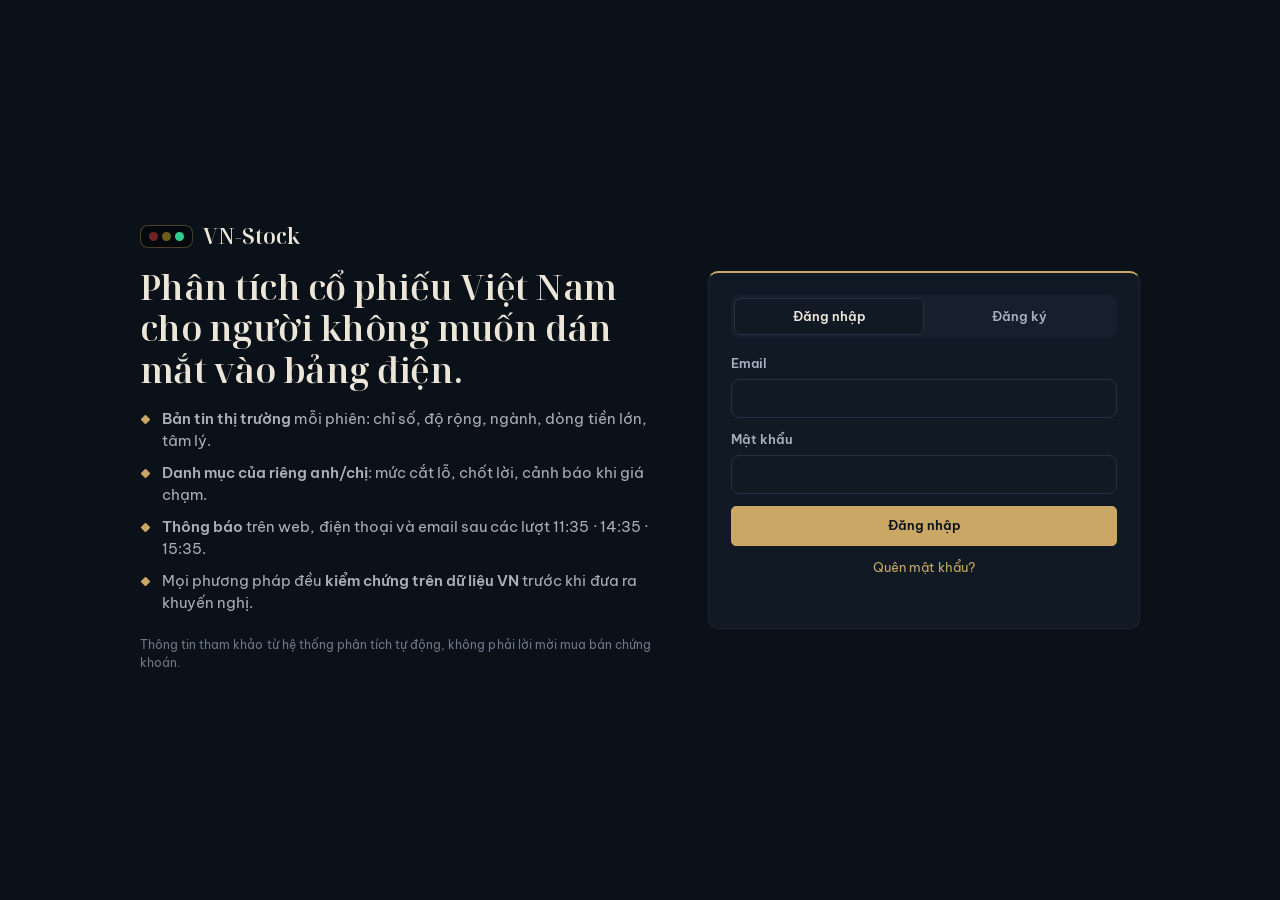
==== commit 24c1a5cb: "Giao diện bàn giao dịch đêm: nền xanh than, chữ ngà, nhấn đồng thau, tiêu đề serif Noto Serif Displa" ====
--- a/site/login.html
+++ b/site/login.html
@@ -3,11 +3,12 @@
 <head>
 <meta charset="utf-8">
 <meta name="viewport" content="width=device-width,initial-scale=1,viewport-fit=cover">
-<meta name="theme-color" content="#0B0F13">
+<meta name="theme-color" content="#0B1119">
 <meta name="robots" content="noindex,nofollow">
 <title>Đăng nhập · VN-Stock</title>
 <link rel="icon" href="data:image/svg+xml,<svg xmlns='http://www.w3.org/2000/svg' viewBox='0 0 32 32'><rect width='32' height='32' rx='8' fill='%2315202B'/><circle cx='9' cy='16' r='4' fill='%23F0444B' opacity='.4'/><circle cx='16' cy='16' r='4' fill='%23F4C32F' opacity='.4'/><circle cx='23' cy='16' r='4' fill='%232FD08F'/></svg>">
 <link rel="manifest" href="manifest.webmanifest">
+<script>try{document.documentElement.dataset.theme=JSON.parse(localStorage.getItem("vnstock_theme"))||"dark"}catch(e){document.documentElement.dataset.theme="dark"}</script>
 <link rel="stylesheet" href="app.css">
 <link rel="stylesheet" href="auth.css">
 </head>
--- a/site/app.css
+++ b/site/app.css
@@ -65,7 +65,7 @@
 b,strong{font-weight:600}
 
 /* ---------- khung ---------- */
-.top{position:sticky;top:env(safe-area-inset-top,0px);z-index:30;background:var(--surface);border-bottom:1px solid var(--line)}
+.top{position:sticky;top:env(safe-area-inset-top,0px);z-index:35;background:var(--surface);border-bottom:1px solid var(--line)}
 .top-in{max-width:1760px;margin:0 auto;padding:6px 14px;display:flex;gap:10px;align-items:center}
 .brand{font-weight:700;font-size:.95rem;display:flex;gap:7px;align-items:center;color:var(--ink);white-space:nowrap}
 .brand-dot{width:9px;height:9px;border-radius:50%;background:var(--lamp-off)}
@@ -795,8 +795,8 @@
 /* ---------- trang mã: dải số liệu nhóm + hàng quyết định 3 cột ---------- */
 .snap{display:grid;gap:10px;grid-template-columns:minmax(0,1fr);margin-top:2px}
 .snap .sg{padding:8px 10px}
-.snap .ph{margin-bottom:6px}
-.snap .ph h3{font-size:.78rem;text-transform:uppercase;letter-spacing:.04em;color:var(--ink-2)}
+.sg .ph{margin-bottom:6px}
+.sg .ph h3{font-size:.78rem;text-transform:uppercase;letter-spacing:.04em;color:var(--ink-2)}
 .kpis.c3{grid-template-columns:repeat(3,minmax(0,1fr))}
 .kpis.c3>div:nth-child(3n){border-right:0}
 .kpis.c3>div:nth-last-child(-n+3){border-bottom:0}
@@ -807,7 +807,7 @@
   .g-dec{grid-template-columns:minmax(0,1fr) minmax(0,1fr)}.g-dec>:nth-child(3){grid-column:1/-1}}
 @media (min-width:1180px){.g-dec{grid-template-columns:minmax(0,1.2fr) minmax(0,1fr) minmax(0,1fr)}}
 @media (min-width:1180px) and (max-width:1500px){.g-dec .fbt b{font-size:1.7rem}}
-.snap .sg{display:flex;flex-direction:column}.snap .sg>.kpis{flex:1;align-content:stretch}
+.sg{display:flex;flex-direction:column}.sg>.kpis{flex:1;align-content:stretch}
 
 /* ---------- biến động & trong phiên ---------- */
 .tabs{grid-template-columns:repeat(8,1fr)}
@@ -933,3 +933,243 @@
 .dg .dgl{margin:0;padding-left:18px;display:grid;gap:4px;font-size:.92rem;line-height:1.45}
 @media (max-width:640px){.bellbox{width:auto;left:12px}.menu{top:44px}}
 @media (max-width:480px){.pdfbtn{display:none}.top-in{gap:6px;padding:6px 10px}.upd small,.upd .ago{display:none}}
+/* ---- hướng dẫn & FAQ */
+.hsteps{margin:0;padding:0;list-style:none;display:grid;grid-template-columns:repeat(auto-fit,minmax(200px,1fr));gap:10px;counter-reset:hs}
+.hsteps li{counter-increment:hs;display:grid;gap:4px;padding:10px 12px 10px 44px;position:relative;border:1px solid var(--line-2);border-radius:8px;background:var(--surface);color:var(--ink);font-size:.84rem}
+.hsteps li::before{content:counter(hs);position:absolute;left:12px;top:10px;width:22px;height:22px;border-radius:50%;background:var(--brand);color:var(--brand-ink);display:grid;place-items:center;font-weight:700;font-size:.78rem}
+.hsteps li span{color:var(--ink-2);line-height:1.4}
+.hlab{display:grid;grid-template-columns:minmax(150px,auto) 1fr;gap:6px 12px;margin:0;font-size:.82rem}
+.hlab dt{font-weight:600}.hlab dd{margin:0;color:var(--ink-2);line-height:1.4}
+.hpages{display:grid;grid-template-columns:repeat(auto-fill,minmax(300px,1fr));gap:10px}
+.hpages article{border:1px solid var(--line-2);border-radius:8px;padding:10px 12px;font-size:.82rem}
+.hpages h3{margin:0 0 4px}.hpages p{margin:0 0 6px;color:var(--ink-2);line-height:1.45}
+.hpages ul{margin:0;padding-left:16px;display:grid;gap:3px;line-height:1.4}
+.faq{display:grid;gap:6px}
+.faq details{border:1px solid var(--line-2);border-radius:8px;padding:8px 12px;background:var(--surface)}
+.faq details[open]{border-color:var(--line)}
+.faq summary{cursor:pointer;font-weight:600;font-size:.88rem}
+.faq p{margin:6px 0 2px;color:var(--ink-2);line-height:1.5;font-size:.86rem}
+.helpbtn{color:var(--ink)}.helpbtn:hover{text-decoration:none}
+@media (max-width:640px){.hlab{grid-template-columns:1fr}.hlab dd{margin-bottom:6px}}
+@media (max-width:480px){.helpbtn{display:none}}
+.hsched .row{display:grid!important;grid-template-columns:70px 1fr;gap:10px;text-align:left;align-items:start}
+.hsched .row span{text-align:left!important}
+/* ---- quyết định hôm nay */
+.decide{border-left:4px solid var(--ink-3)}
+.decide.t-up{border-left-color:var(--up)}.decide.t-down{border-left-color:var(--down)}.decide.t-ref{border-left-color:var(--ref)}
+.dhead{font-size:1.25rem;font-weight:800;letter-spacing:-.01em;margin:2px 0 10px}
+.dgrid{display:grid;grid-template-columns:minmax(0,1fr) minmax(0,1.3fr);gap:16px;margin-bottom:10px}
+.dexp{display:grid;gap:6px;align-content:start}
+.dlab{display:flex;justify-content:space-between;gap:8px;font-size:.84rem}.dlab b{font-size:1rem}
+.dbar{position:relative;height:12px;border-radius:6px;background:var(--sunk);overflow:visible}
+.dbar i{display:block;height:100%;border-radius:6px}
+.dbar em{position:absolute;top:-4px;bottom:-4px;width:2px;background:var(--ink);transform:translateX(-1px)}
+.dwhy p{margin:0 0 6px;font-size:.84rem;line-height:1.45}
+.dord td,.dord th{font-size:.8rem}
+.dfoot{display:flex;flex-wrap:wrap;gap:8px 16px;align-items:center;font-size:.8rem;margin:8px 0 4px}
+@media (max-width:860px){.dgrid{grid-template-columns:1fr}.dhead{font-size:1.05rem}}
+.szl{margin:0 0 8px;font-size:.8rem;padding:6px 8px;background:var(--sunk);border-radius:6px;line-height:1.45}
+.agrp{font-size:.8rem;margin:12px 0 2px;color:var(--ink-2);font-weight:600}
+/* kiểm tra lệnh */
+.ptc{margin-top:10px;border:1px solid var(--line);border-radius:10px;padding:8px 10px;background:var(--bg-2,transparent)}
+.ptc-h{display:flex;gap:8px;align-items:center;flex-wrap:wrap}.ptc-h b{font-size:.92rem}.ptc-h small{color:var(--ink-3);font-size:.74rem}.ptc-h .chip{margin-left:auto}
+.ptc ul{list-style:none;margin:6px 0 0;padding:0;display:grid;gap:5px}
+.ptc li{display:flex;gap:8px;align-items:flex-start;font-size:.78rem;line-height:1.35}
+.ptc li i{flex:0 0 18px;height:18px;border-radius:50%;display:grid;place-items:center;font-style:normal;font-size:.7rem;font-weight:700;color:#fff;margin-top:1px}
+.ptc li.p-ok i{background:var(--up)}.ptc li.p-warn i{background:var(--ref)}.ptc li.p-bad i{background:var(--down)}
+.ptc li small{display:block;color:var(--ink-3);font-size:.72rem}
+.tbox .tb-in{max-height:92vh;overflow:auto}
+/* nếu làm theo hệ thống / báo cáo tuần */
+.scsvg{width:100%;height:auto;max-height:280px;margin-top:8px;display:block}
+.rpdays,.rplist{margin:8px 0 0;padding-left:18px;font-size:.8rem;display:grid;gap:4px}
+.rplist{list-style:none;padding-left:0}
+.rpplan{margin:4px 0 0;padding-left:20px;display:grid;gap:7px;font-size:.84rem}
+@media print{
+  header,nav,#tabs,#board,#demo,.mtabs,.ticker,.views,[data-nopdf],.toast,#tbox{display:none!important}
+  body{background:#fff!important;color:#000}
+  .panel{break-inside:avoid;box-shadow:none!important;border:1px solid #ddd}
+  .report .g2{grid-template-columns:1fr 1fr}
+  a{color:inherit;text-decoration:none}
+}
+.corpb{margin-top:8px;border-left:3px solid var(--ref);background:color-mix(in srgb,var(--ref) 8%,transparent);padding:6px 10px;border-radius:6px;display:grid;gap:5px}
+.corpb p{font-size:.78rem;line-height:1.4;margin:0}
+/* báo cáo phân tích kiểu CTCK */
+.rpt{background:var(--surface);border-radius:12px;padding:16px 18px;display:grid;gap:14px}
+.rhead{display:flex;gap:14px;align-items:flex-start;justify-content:space-between;flex-wrap:wrap;border-bottom:2px solid var(--brand);padding-bottom:10px}
+.rhead h2{margin:0;font-size:1.25rem}.rbox{display:grid;gap:2px;text-align:right;font-size:.8rem}.rbox>b{font-size:1.05rem}
+.rgrid{display:grid;gap:14px}.rgrid.two{grid-template-columns:repeat(auto-fit,minmax(min(100%,430px),1fr))!important}
+.rfig{margin:0}.rfig figcaption{font-weight:700;font-size:.84rem;margin-bottom:4px}
+.rtab{font-size:.78rem}.rtab td,.rtab th{padding:4px 7px;white-space:nowrap}.rtab tr.b td{font-weight:700;border-top:1px solid var(--line)}
+.rtab th.ha{color:var(--ink-3)}.rtab tr:nth-child(even) td{background:color-mix(in srgb,var(--brand) 4%,transparent)}
+.rtab tr.me td{background:color-mix(in srgb,var(--brand) 12%,transparent)}.rtab td.rhl{outline:2px solid var(--brand);font-weight:700}
+.rkv{width:100%;font-size:.8rem;border-collapse:collapse}.rkv td{padding:5px 8px;border-bottom:1px solid var(--line)}.rkv td:last-child{text-align:right;white-space:nowrap}.rkv td.u{color:var(--ink-3);white-space:nowrap}
+.rkv tr:nth-child(odd) td{background:color-mix(in srgb,var(--brand) 5%,transparent)}
+.rnote{font-size:.7rem;margin-top:4px}.rsec h3{margin:0 0 6px;font-size:.95rem}
+.rrisk{margin:0;padding-left:18px;display:grid;gap:6px;font-size:.8rem;line-height:1.45}
+@media print{.rpt{padding:0}.rgrid.two{grid-template-columns:1fr 1fr}.subtabs,#chartWrap{display:none!important}}
+.rpt,.rpt>*{min-width:0}.rhead>div{flex:1 1 260px;min-width:0}.rhead h2{overflow-wrap:anywhere}
+@media (max-width:640px){.rbox{text-align:left}.rpt{padding:12px}}
+.rkv td:last-child{white-space:normal;overflow-wrap:break-word}.rkv{table-layout:auto}
+.rgrid{grid-template-columns:minmax(0,1fr)}.rfig{min-width:0}
+@media (max-width:640px){.rkv td{font-size:.74rem;padding:4px 5px}.rkv td:last-child{overflow-wrap:anywhere;min-width:7.5em}}
+.rkv td.l{white-space:normal}
+/* ô tìm mã: gợi ý luôn nằm trên thanh tab; điện thoại: ẩn thanh tab dưới khi đang gõ (bàn phím đẩy thanh tab lên che gợi ý) */
+.sugg{z-index:60}
+@media (max-width:700px){body.typing .tabs{display:none}.sugg{max-height:min(340px,45vh)}}
+/* trang mã: 3 khung chỉ số đầu trang – ô đều nhau, hàng thẳng hàng giữa các khung */
+@media (min-width:860px){.snap{grid-template-columns:repeat(3,minmax(0,1fr))}}
+@media (min-width:860px) and (max-width:1179px){.snap{grid-template-columns:repeat(2,minmax(0,1fr))}}
+.snap{align-items:stretch}
+.sg .kpis.c3{grid-auto-rows:minmax(70px,1fr)}
+.sg .kpis.c3>div{display:flex;flex-direction:column;justify-content:flex-start;gap:2px}
+.sg .kpis.c3 dd small{margin-top:1px}
+/* ---------- bố cục cá nhân (kéo – thả) ---------- */
+.lay{display:grid;grid-template-columns:repeat(3,minmax(0,1fr));gap:12px;grid-auto-flow:row dense;margin-top:12px;align-items:stretch}
+.lay>.lc{min-width:0;position:relative;display:flex;flex-direction:column}
+.lay>.lc>.panel,.lay>.lc>.deck,.lay>.lc>[data-card]{margin:0!important;flex:1;min-width:0}
+.lay>.lc.s1{grid-column:span 1}.lay>.lc.s2{grid-column:span 2}.lay>.lc.s3{grid-column:1/-1}
+.lay>.lc.hid{display:none}
+.lay>.lc:has(> section[hidden]){display:none}
+.lay>.lc:not(:has(> :not(.lbar))){display:none}
+.lay>.lc.col>:not(.lbar)>:not(.ph):not(summary){display:none}
+.lay>.lc.col>.panel{flex:0 0 auto;cursor:pointer}
+.lay>.lc.col>.panel .ph::after{content:"▸ mở";font-size:.7rem;color:var(--ink-3);margin-left:8px}
+.lay.onlychart>.lc:not([data-k="chart"]){display:none}.lay.onlychart>.lc[data-k="chart"]{grid-column:1/-1}
+.lbar{display:none}
+.lay.editing>.lc{outline:2px dashed color-mix(in srgb,var(--brand) 45%,transparent);outline-offset:2px;border-radius:10px}
+.lay.editing>.lc.hid{display:none}
+.lay.editing .lbar{display:flex;align-items:center;gap:6px;padding:4px 6px;background:var(--brand);color:#fff;border-radius:8px 8px 0 0;font-size:.74rem;position:sticky;top:0;z-index:5}
+.lbar b{flex:1;min-width:0;overflow:hidden;text-overflow:ellipsis;white-space:nowrap}
+.lbar .lh{cursor:grab;font-size:1rem;padding:0 4px;touch-action:none;user-select:none}
+.lbar .lbtn{display:flex;gap:2px}
+.lbar button{background:rgba(255,255,255,.18);color:#fff;border:0;border-radius:4px;min-width:24px;height:22px;font-size:.72rem;cursor:pointer;padding:0 5px}
+.lbar button:hover{background:rgba(255,255,255,.35)}
+.lghost{opacity:.35}
+.laytool{display:flex;gap:6px;align-items:center;flex-wrap:wrap;justify-content:flex-end;margin-top:10px}
+.laytool.on{position:sticky;top:calc(var(--stick,84px) + var(--stabs,0px));z-index:15;background:var(--surface);border:1px solid var(--line);border-radius:10px;padding:6px 10px;justify-content:flex-start}
+.laytool .lhelp{font-size:.76rem;flex:1;min-width:200px}.laytray{display:flex;gap:4px;flex-wrap:wrap;align-items:center;font-size:.74rem}
+@media (min-width:860px) and (max-width:1179px){.lay{grid-template-columns:repeat(2,minmax(0,1fr))}.lay>.lc.s2,.lay>.lc.s3{grid-column:1/-1}}
+@media (max-width:859px){.lay{grid-template-columns:minmax(0,1fr)}.lay>.lc.s1,.lay>.lc.s2,.lay>.lc.s3{grid-column:1/-1}.lbar [data-ls]{display:none}}
+/* thanh mục trang mã dính trên cùng */
+.subtabs.stick{position:sticky;z-index:18;background:var(--bg);padding:6px 0;margin:8px 0 0}
+
+/* =====================================================================
+   BÀN GIAO DỊCH ĐÊM – giao diện "thực chiến" kiểu terminal nhưng sang:
+   nền xanh than đêm, chữ ngà, đồng thau cho điểm nhấn (nút chính, mục đang chọn, viền focus),
+   số liệu chữ đứng hẹp như bảng điện, tiêu đề trang chữ có chân (một chỗ duy nhất dùng serif).
+   ===================================================================== */
+@font-face{font-family:"Noto Serif Display";font-weight:500;font-display:swap;src:url(vendor/fonts/noto-serif-display-vietnamese-500-normal.woff2) format("woff2");unicode-range:U+0102-0103,U+0110-0111,U+0128-0129,U+0168-0169,U+01A0-01A1,U+01AF-01B0,U+0300-0301,U+0303-0304,U+0308-0309,U+0323,U+0329,U+1EA0-1EF9,U+20AB}
+@font-face{font-family:"Noto Serif Display";font-weight:500;font-display:swap;src:url(vendor/fonts/noto-serif-display-latin-ext-500-normal.woff2) format("woff2");unicode-range:U+0100-02BA,U+02BD-02C5,U+02C7-02CC,U+02CE-02D7,U+02DD-02FF,U+1D00-1DBF,U+1E00-1E9F,U+1EF2-1EFF,U+2020,U+20A0-20AB,U+20AD-20C0}
+@font-face{font-family:"Noto Serif Display";font-weight:500;font-display:swap;src:url(vendor/fonts/noto-serif-display-latin-500-normal.woff2) format("woff2");unicode-range:U+0000-00FF,U+0131,U+0152-0153,U+02BB-02BC,U+02C6,U+02DA,U+02DC,U+2000-206F,U+20AC,U+2122,U+2191,U+2193,U+2212,U+2215}
+@font-face{font-family:"Noto Serif Display";font-weight:600;font-display:swap;src:url(vendor/fonts/noto-serif-display-vietnamese-600-normal.woff2) format("woff2");unicode-range:U+0102-0103,U+0110-0111,U+0128-0129,U+0168-0169,U+01A0-01A1,U+01AF-01B0,U+0300-0301,U+0303-0304,U+0308-0309,U+0323,U+0329,U+1EA0-1EF9,U+20AB}
+@font-face{font-family:"Noto Serif Display";font-weight:600;font-display:swap;src:url(vendor/fonts/noto-serif-display-latin-ext-600-normal.woff2) format("woff2");unicode-range:U+0100-02BA,U+02BD-02C5,U+02C7-02CC,U+02CE-02D7,U+02DD-02FF,U+1D00-1DBF,U+1E00-1E9F,U+1EF2-1EFF,U+2020,U+20A0-20AB,U+20AD-20C0}
+@font-face{font-family:"Noto Serif Display";font-weight:600;font-display:swap;src:url(vendor/fonts/noto-serif-display-latin-600-normal.woff2) format("woff2");unicode-range:U+0000-00FF,U+0131,U+0152-0153,U+02BB-02BC,U+02C6,U+02DA,U+02DC,U+2000-206F,U+20AC,U+2122,U+2191,U+2193,U+2212,U+2215}
+
+:root{
+  --serif:"Noto Serif Display",Georgia,serif;
+  --brass:#9A7433; --brass-2:#F3ECDD; --brass-line:color-mix(in srgb,#9A7433 38%,transparent);
+  --bg:#ECEEF1; --surface:#FFFFFF; --sunk:#F4F5F7; --sunk-2:#E9ECF0; --ink:#121A26; --ink-2:#4B5566; --ink-3:#848E9C;
+  --line:#DADFE6; --line-2:#E8EBEF; --brand:#1B2A44; --brand-2:#F3ECDD; --brand-ink:#FFFFFF;
+  --up:#0B8A5C; --down:#D23439; --ref:#A27A00;
+  --plate:#0B111A; --r:6px; --r-s:4px;
+}
+@media (prefers-color-scheme:dark){:root:not([data-theme="light"]){
+  --brass:#CBA765; --brass-2:#2A2519; --brass-line:color-mix(in srgb,#CBA765 34%,transparent);
+  --bg:#0B1119; --surface:#111925; --sunk:#16202D; --sunk-2:#1C2838; --ink:#ECE6D9; --ink-2:#A7AFBB; --ink-3:#6C7788;
+  --line:#233144; --line-2:#1A2434; --brand:#CBA765; --brand-2:#272317; --brand-ink:#0B1119;
+  --up:#39C98B; --down:#F05A5E; --ref:#F0CC48; --ceil:#C67CFF; --floor:#45C2EA;
+  --up-bg:#0F2A20; --down-bg:#341719; --ref-bg:#2E2910; --lamp-off:#263243; --plate:#080D14; color-scheme:dark;
+}}
+:root[data-theme="dark"]{
+  --brass:#CBA765; --brass-2:#2A2519; --brass-line:color-mix(in srgb,#CBA765 34%,transparent);
+  --bg:#0B1119; --surface:#111925; --sunk:#16202D; --sunk-2:#1C2838; --ink:#ECE6D9; --ink-2:#A7AFBB; --ink-3:#6C7788;
+  --line:#233144; --line-2:#1A2434; --brand:#CBA765; --brand-2:#272317; --brand-ink:#0B1119;
+  --up:#39C98B; --down:#F05A5E; --ref:#F0CC48; --ceil:#C67CFF; --floor:#45C2EA;
+  --up-bg:#0F2A20; --down-bg:#341719; --ref-bg:#2E2910; --lamp-off:#263243; --plate:#080D14; color-scheme:dark;
+}
+::selection{background:color-mix(in srgb,var(--brass) 40%,transparent)}
+:focus-visible{outline:2px solid var(--brass);outline-offset:2px}
+body{background:var(--bg);letter-spacing:.002em}
+*{scrollbar-color:var(--sunk-2) transparent;scrollbar-width:thin}
+
+/* chữ: serif chỉ cho tên trang, tên công ty và nhãn hiệu */
+h1{font:600 1.85rem/1.08 var(--serif);letter-spacing:-.012em}
+.ph h1{font-size:1.75rem}
+a.brand{font:600 1.22rem/1 var(--serif);letter-spacing:-.005em;color:var(--ink)!important}
+.brand-dot{background:var(--brass)!important;box-shadow:0 0 0 3px color-mix(in srgb,var(--brass) 22%,transparent)}
+.ph h2,.ph h3,.panel>h2{font:600 .95rem/1.25 "Be Vietnam Pro",system-ui,sans-serif;letter-spacing:-.003em;color:var(--ink)}
+details.panel>summary{font:600 .95rem/1.3 "Be Vietnam Pro",system-ui,sans-serif}
+.sg .ph h3{font:600 .8rem/1.2 "Be Vietnam Pro",system-ui,sans-serif;text-transform:none;letter-spacing:0;color:var(--ink-2)}
+.meta{color:var(--ink-3)}
+
+/* thanh trên cùng & thanh trang */
+.top{background:color-mix(in srgb,var(--surface) 92%,transparent);backdrop-filter:saturate(1.2) blur(10px);-webkit-backdrop-filter:saturate(1.2) blur(10px);border-bottom:1px solid var(--brass-line)}
+.tabs{background:var(--surface);border-color:var(--line-2)}
+@media (min-width:980px){
+  .tabs a{font:500 .9rem/1 "Be Vietnam Pro",system-ui,sans-serif;letter-spacing:0;color:var(--ink-2);padding:10px 16px 9px;border-bottom:2px solid transparent}
+  .tabs a:hover{color:var(--ink)}
+  .tabs a.on{color:var(--ink);border-bottom-color:var(--brass)}
+}
+.tabs a.on,.tabs a.on svg{color:var(--brass)}
+@media (min-width:980px){.tabs a.on{color:var(--ink)}}
+.search input{background:var(--sunk);border-color:var(--line);height:30px}
+.search input:focus{border-color:var(--brass);outline:0;box-shadow:0 0 0 3px color-mix(in srgb,var(--brass) 18%,transparent)}
+.iconbtn{border-color:var(--line);background:transparent}
+.iconbtn:hover{border-color:var(--brass-line);color:var(--brass)}
+.board{background:#05080D;border-bottom:1px solid #000}
+.bi{border-right-color:#141B24}
+
+/* khối phân tích: mặt phẳng tối, viền tóc, không đổ bóng */
+.panel{background:var(--surface);border:1px solid var(--line-2);border-radius:var(--r);box-shadow:none}
+.panel>.ph,.panel .ph:first-child{padding-bottom:7px;margin-bottom:9px;border-bottom:1px solid var(--line-2)}
+.sg .ph{border-bottom:0!important;padding-bottom:0}
+.deck,.panel.hero{border:1px solid color-mix(in srgb,var(--brass) 22%,#000);border-radius:var(--r)}
+
+/* nút, chip, nhóm chọn */
+.btn{border-radius:5px;border:1px solid var(--line);background:transparent;font-weight:500}
+.btn:hover{border-color:var(--brass-line);text-decoration:none}
+.btn.primary{background:var(--brass);border-color:var(--brass);color:#0B1119;font-weight:600}
+.btn.primary:hover{background:color-mix(in srgb,var(--brass) 86%,#fff)}
+.chip{border-radius:5px;border:1px solid var(--line);background:transparent}
+.chip:hover{border-color:var(--brass-line);color:var(--ink)}
+.seg{background:var(--sunk);border:1px solid var(--line-2);border-radius:6px;padding:2px}
+.seg button{border-radius:4px;color:var(--ink-2)}
+.seg button.on{background:var(--brass);color:#0B1119;font-weight:600}
+.views .btn.primary,.views button.on{background:var(--brass);border-color:var(--brass);color:#0B1119}
+.subtabs button{color:var(--ink-2);border-bottom:2px solid transparent;font-weight:500}
+.subtabs button.on{color:var(--ink);border-bottom-color:var(--brass);background:transparent}
+.subtabs.stick{background:color-mix(in srgb,var(--bg) 94%,transparent);backdrop-filter:blur(8px);-webkit-backdrop-filter:blur(8px);border-bottom:1px solid var(--line-2)}
+.pill{border:1px solid var(--line);background:transparent;color:var(--ink-2);border-radius:4px}
+.pill.brand{border-color:var(--brass-line);color:var(--brass);background:transparent}
+.pill.buy{border-color:color-mix(in srgb,var(--up) 45%,transparent);color:var(--up);background:transparent}
+.pill.sell{border-color:color-mix(in srgb,var(--down) 45%,transparent);color:var(--down);background:transparent}
+
+/* ô chỉ số */
+.kpis{border-color:var(--line-2);border-radius:5px;background:var(--sunk)}
+.kpis>div{border-color:var(--line-2)}
+.kpis dt{color:var(--ink-3)}
+.kpis dd{color:var(--ink)}
+.kpis>div.hl{background:var(--brass-2)}
+.kpis>div.hl dt{color:var(--brass)}
+
+/* bảng: dòng kẻ tóc, hover ánh đồng */
+th{background:var(--sunk);color:var(--ink-3);font-weight:600;border-bottom:1px solid var(--line)}
+td{border-bottom-color:var(--line-2)}
+tbody tr:hover>td{background:color-mix(in srgb,var(--brass) 7%,var(--surface))}
+.tw>table>tbody>tr:hover>:first-child{background:color-mix(in srgb,var(--brass) 7%,var(--surface))}
+
+/* đầu trang mã: mã chứng khoán chữ đứng, tên công ty chữ có chân */
+.stock-head h1{font:700 2.3rem/1 var(--num);letter-spacing:.01em}
+.stock-head h1 small{font-family:"Be Vietnam Pro",system-ui,sans-serif}
+.stock-head h1+.muted{font:500 1.02rem/1.3 var(--serif)!important;color:var(--ink-2);letter-spacing:0}
+.note{background:var(--ref-bg);border-left:3px solid var(--ref)}
+.empty{background:var(--sunk);border:1px dashed var(--line)}
+#gtip{background:#070B11;border-left-color:var(--brass)}
+
+/* bố cục kéo-thả theo tông mới */
+.lay.editing .lbar{background:var(--brass);color:#0B1119}
+.lbar button{background:rgba(11,17,25,.14);color:#0B1119}
+.lbar button:hover{background:rgba(11,17,25,.28)}
+.lay.editing>.lc{outline-color:var(--brass-line)}
+.laytool .chip[data-ledit]{color:var(--ink-3)}
+@media print{:root{--bg:#fff;--surface:#fff;--ink:#111;--ink-2:#444;--ink-3:#666;--line:#ccc;--line-2:#e5e5e5;--brass:#8a6a2f}}
--- a/site/auth.css
+++ b/site/auth.css
@@ -28,3 +28,11 @@
 .msg{margin-top:12px;font-size:.86rem;min-height:1.2em}
 .msg.bad{color:var(--down)}.msg.ok{color:var(--up)}
 @media (max-width:820px){.auth{grid-template-columns:1fr;gap:20px;align-items:start;padding-top:24px}.auth-side h1{font-size:1.35rem}.auth-side ul{font-size:.88rem}}
+/* tông bàn giao dịch đêm */
+.auth-side h1{font-family:var(--serif);font-weight:600;font-size:2.2rem;line-height:1.18;letter-spacing:-.015em}
+.auth-brand{font:600 1.35rem/1 var(--serif)}
+.auth-brand .dots{background:#05080D;border:1px solid var(--brass-line)}
+.auth-side li::before{background:var(--brass);border-radius:1px;width:7px;height:7px;transform:rotate(45deg)}
+.auth-card{border-color:var(--line-2);border-radius:10px;box-shadow:none;border-top:2px solid var(--brass)}
+.auth-tabs button.on{box-shadow:none;border:1px solid var(--line)}
+.auth-card input:focus{outline:0;border-color:var(--brass);box-shadow:0 0 0 3px color-mix(in srgb,var(--brass) 18%,transparent)}
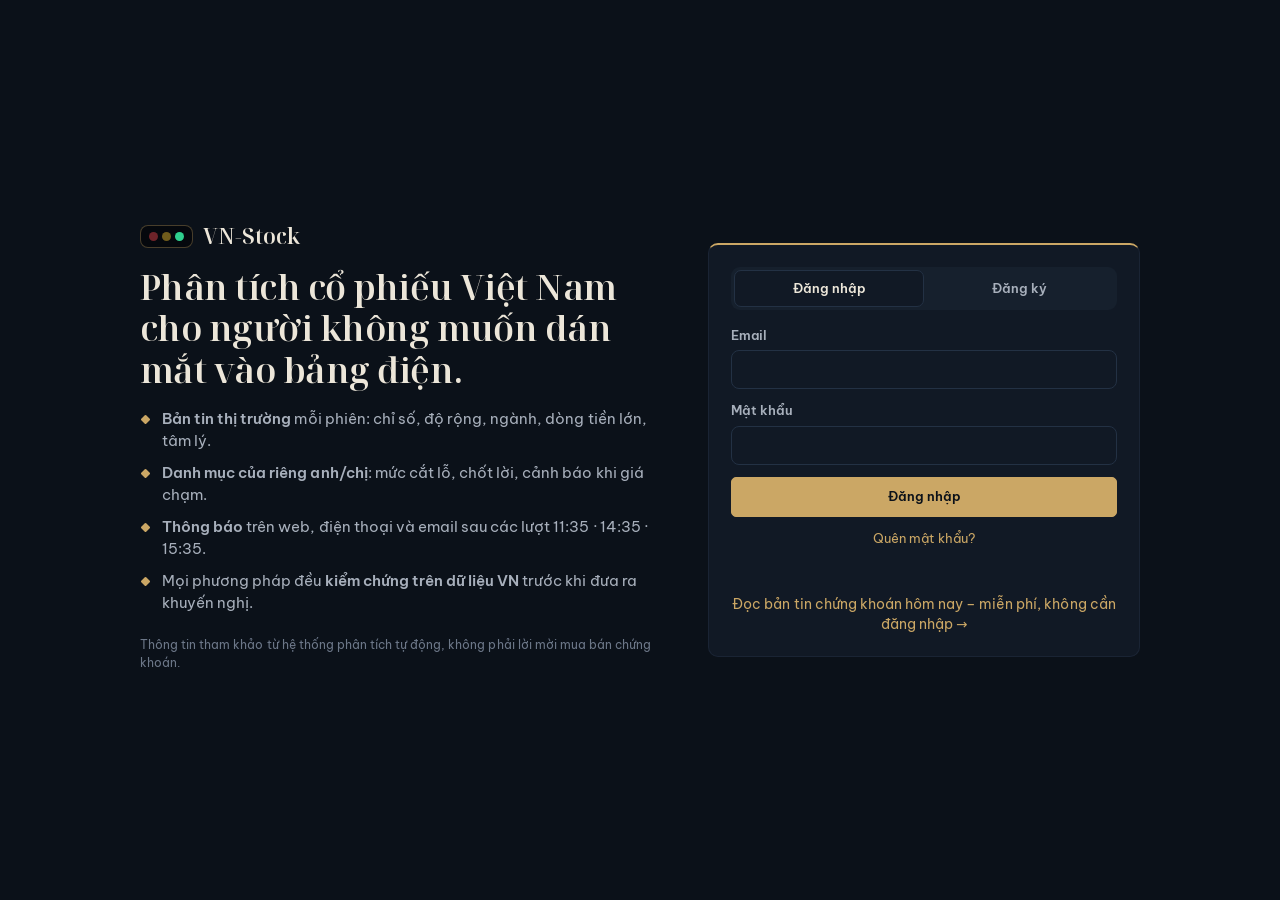
==== commit 8e667dbd: "Bản tin công khai chuẩn SEO: mỗi phiên một bài, mục lục, sitemap, RSS, ảnh chia sẻ, dữ liệu cấu trúc" ====
--- a/site/login.html
+++ b/site/login.html
@@ -61,6 +61,7 @@
     </form>
 
     <div id="msg" class="msg" role="status" aria-live="polite"></div>
+    <p class="blogl"><a href="/ban-tin/">Đọc bản tin chứng khoán hôm nay – miễn phí, không cần đăng nhập →</a></p>
   </section>
 </main>
 <script src="login.js"></script>
--- a/site/app.css
+++ b/site/app.css
@@ -1173,3 +1173,155 @@
 .lay.editing>.lc{outline-color:var(--brass-line)}
 .laytool .chip[data-ledit]{color:var(--ink-3)}
 @media print{:root{--bg:#fff;--surface:#fff;--ink:#111;--ink-2:#444;--ink-3:#666;--line:#ccc;--line-2:#e5e5e5;--brass:#8a6a2f}}
+
+/* =====================================================================
+   V2 – hiện đại hơn: thanh điều hướng dọc trên máy tính, mặt khối "gia công" (viền sáng mảnh phía trên),
+   đầu trang mã dạng bảng giá lớn có vùng giá 52 tuần, chuyển trang mờ dần, khung chờ thay chữ "Đang tải".
+   ===================================================================== */
+:root{--rail:212px;--r:10px}
+body.rail-min{--rail:68px}
+/* mặt khối */
+.panel,.deck{border-radius:var(--r);background:linear-gradient(180deg,color-mix(in srgb,var(--surface) 96%,#fff) 0,var(--surface) 56px);
+  box-shadow:inset 0 1px 0 color-mix(in srgb,#fff 5%,transparent),0 1px 0 color-mix(in srgb,#000 22%,transparent)}
+:root[data-theme="light"] .panel{background:var(--surface);box-shadow:0 1px 2px rgba(18,26,38,.05),0 0 0 1px var(--line-2)}
+.lay{gap:14px}
+.panel{padding:14px 16px}
+.panel.flush{padding:0}
+.panel.flush>.ph{padding:12px 16px 9px}
+.kpis{border-radius:8px}
+main{padding:16px 22px 48px}
+@media (max-width:700px){main{padding:12px 12px 80px}}
+
+/* thanh điều hướng dọc */
+.tabs .rail-brand,.tabs .rail-fold{display:none}
+@media (min-width:1180px){
+  body{padding-left:var(--rail)}
+  .tabs{position:fixed;top:0;left:0;bottom:0;width:var(--rail);display:flex;flex-direction:column;gap:2px;padding:14px 10px 12px;
+    border:0;border-right:1px solid var(--line-2);background:color-mix(in srgb,var(--surface) 70%,var(--bg));z-index:40;overflow:hidden auto;transition:width .18s ease}
+  .tabs a{flex-direction:row!important;justify-content:flex-start;gap:12px!important;padding:10px 12px!important;border-radius:8px;border:0!important;
+    font:500 .9rem/1.1 "Be Vietnam Pro",system-ui,sans-serif!important;color:var(--ink-2);white-space:nowrap;position:relative}
+  .tabs a svg{width:18px!important;height:18px!important;flex:none;color:var(--ink-3)}
+  .tabs a:hover{background:var(--sunk);color:var(--ink);text-decoration:none}
+  .tabs a.on{background:color-mix(in srgb,var(--brass) 11%,transparent);color:var(--ink)!important}
+  .tabs a.on svg{color:var(--brass)}
+  .tabs a.on::before{content:"";position:absolute;left:-10px;top:8px;bottom:8px;width:3px;border-radius:0 3px 3px 0;background:var(--brass)}
+  .tabs .rail-brand{display:flex;align-items:center;gap:10px;padding:4px 12px 18px;margin-bottom:6px;border-bottom:1px solid var(--line-2);color:var(--ink)!important;text-decoration:none!important;white-space:nowrap}
+  .rail-brand b{font:600 1.25rem/1 var(--serif)}
+  .rail-brand .brand-dot{width:10px;height:10px;border-radius:50%;flex:none}
+  .tabs .rail-fold{display:flex;align-items:center;gap:12px;margin-top:auto;padding:9px 12px;border:0;background:none;color:var(--ink-3);border-radius:8px;cursor:pointer;font-size:.8rem;white-space:nowrap}
+  .rail-fold:hover{background:var(--sunk);color:var(--ink)}
+  .rail-fold svg{width:18px;height:18px;flex:none;transition:transform .18s ease}
+  body.rail-min .tabs a,body.rail-min .rail-fold{font-size:0!important;gap:0!important;justify-content:center}
+  body.rail-min .rail-brand b{display:none}body.rail-min .rail-brand{justify-content:center;padding-left:0;padding-right:0}
+  body.rail-min .rail-fold svg{transform:rotate(180deg)}
+  .top a.brand{display:none}
+  .top-in,main{max-width:1640px}
+  .board{position:relative;z-index:31}
+}
+@media (prefers-reduced-motion:reduce){.tabs,.rail-fold svg{transition:none}}
+
+/* thanh trên: ô tìm có biểu tượng, nút gọn */
+.top-in{padding:8px 22px;gap:12px}
+.search input{padding-left:32px;height:34px;border-radius:8px;background:var(--sunk) url("data:image/svg+xml,%3Csvg xmlns='http://www.w3.org/2000/svg' viewBox='0 0 24 24' fill='none' stroke='%238892A0' stroke-width='2'%3E%3Ccircle cx='11' cy='11' r='7'/%3E%3Cpath d='M20 20l-3.5-3.5'/%3E%3C/svg%3E") no-repeat 10px 50%/15px}
+@media (min-width:1180px){.search{width:340px}}
+.iconbtn{height:34px;border-radius:8px}
+.upd{font-size:.76rem}
+
+/* đầu trang mã: bảng giá lớn */
+.stock-head{align-items:center;gap:10px 22px;padding:6px 0 4px}
+.stock-head h1{font:700 2.6rem/1 var(--num);letter-spacing:.015em}
+.pxb{display:grid;grid-template-columns:auto auto;align-items:center;gap:2px 12px}
+.stock-head .px{font:700 3rem/.92 var(--num);letter-spacing:-.01em}
+.stock-head .pxc{font:600 1.05rem/1 var(--num);padding:5px 9px;border-radius:7px;background:color-mix(in srgb,currentColor 13%,transparent)}
+.rng52{grid-column:1/-1;display:flex;align-items:center;gap:8px;font:500 .82rem/1 var(--num);color:var(--ink-3);margin-top:6px}
+.rng52 i{position:relative;width:150px;height:4px;border-radius:2px;background:linear-gradient(90deg,var(--down),var(--ref),var(--up));opacity:.55}
+.rng52 i b{position:absolute;top:50%;width:11px;height:11px;margin:-5.5px 0 0 -5.5px;border-radius:50%;background:var(--ink);box-shadow:0 0 0 3px var(--bg)}
+.rng52 small{font-family:"Be Vietnam Pro",system-ui,sans-serif;font-size:.7rem;color:var(--ink-3)}
+.subtabs.stick{margin-top:6px;gap:2px}
+.subtabs button{padding:10px 14px;font-size:.86rem}
+
+/* chuyển trang & khung chờ */
+@media (prefers-reduced-motion:no-preference){
+  #app.enter{animation:appIn .22s ease-out both}
+  @keyframes appIn{from{opacity:0;transform:translateY(4px)}to{opacity:1;transform:none}}
+}
+.skel{display:grid;grid-template-columns:repeat(3,minmax(0,1fr));gap:14px}
+.skel i{height:150px;border-radius:var(--r);background:linear-gradient(90deg,var(--surface) 0,var(--sunk) 50%,var(--surface) 100%);background-size:200% 100%;animation:skel 1.3s linear infinite}
+.skel i.w{grid-column:span 3;height:260px}
+@keyframes skel{to{background-position:-200% 0}}
+@media (max-width:860px){.skel{grid-template-columns:1fr}.skel i.w{grid-column:auto}}
+@media (prefers-reduced-motion:reduce){.skel i{animation:none}}
+
+/* ô chỉ số: giá trị lớn hơn, nhãn nhỏ gọn */
+.kpis dd{font-size:1.12rem}
+.sg .kpis.c3 dd{font-size:1.18rem}
+.kpis dt{font-size:.7rem;letter-spacing:.005em}
+.ph h2,.ph h3,.panel>h2{font-size:1rem}
+.deck .exposure{letter-spacing:-.01em}
+.stock-head .pxc{justify-self:start}
+/* chú giải biểu đồ */
+.clg{position:absolute;left:10px;top:8px;z-index:3;display:flex;flex-wrap:wrap;gap:4px 12px;align-items:baseline;pointer-events:none;
+  font:500 .86rem/1.2 var(--num);color:var(--ink-3);background:color-mix(in srgb,var(--surface) 78%,transparent);padding:3px 8px;border-radius:6px;max-width:calc(100% - 80px)}
+.clg b{color:var(--ink);font-weight:700;letter-spacing:.02em}
+.clg i{font-style:normal;color:var(--ink)}
+.clg i.up{color:var(--up)}.clg i.down{color:var(--down)}
+.seg.cmode{margin-right:4px}
+/* ---------- bàn làm việc (màn hình chia ô) ---------- */
+.tabs a.nav-desk{display:none}
+@media (min-width:1180px){.tabs a.nav-desk{display:flex}}
+.deskbar{display:flex;align-items:baseline;gap:14px;margin-bottom:10px;flex-wrap:wrap}
+.deskbar .chip{margin-left:auto}
+.desk{display:flex;gap:0;min-height:560px}
+.dcol{display:flex;flex-direction:column;min-width:0;min-height:0}
+.dpane{display:flex;flex-direction:column;min-height:0;min-width:0;background:var(--surface);border:1px solid var(--line-2);border-radius:var(--r);overflow:hidden;
+  box-shadow:inset 0 1px 0 color-mix(in srgb,#fff 5%,transparent)}
+.dpane>header{display:flex;align-items:center;gap:6px;padding:6px 8px 6px 10px;border-bottom:1px solid var(--line-2);background:color-mix(in srgb,var(--sunk) 60%,var(--surface))}
+.dpane>header select{background:transparent;border:0;color:var(--ink);font:600 .86rem/1.2 "Be Vietnam Pro",system-ui,sans-serif;padding:2px 18px 2px 0;cursor:pointer;
+  appearance:none;background-image:linear-gradient(45deg,transparent 50%,var(--ink-3) 50%),linear-gradient(135deg,var(--ink-3) 50%,transparent 50%);background-position:calc(100% - 9px) 55%,calc(100% - 5px) 55%;background-size:4px 4px;background-repeat:no-repeat}
+.dpane>header select option{background:var(--surface);color:var(--ink)}
+.dpane>header .sp{flex:1}
+.dpane>header button{border:0;background:none;color:var(--ink-3);border-radius:5px;width:24px;height:22px;cursor:pointer}
+.dpane>header button:hover{background:var(--sunk-2);color:var(--ink)}
+.dbody{flex:1;min-height:0;overflow:auto;display:flex;flex-direction:column}
+.dgut{flex:none;position:relative;z-index:2}
+.dgut.v{width:10px;cursor:col-resize}.dgut.h{height:10px;cursor:row-resize}
+.dgut::after{content:"";position:absolute;border-radius:2px;background:transparent;transition:background .12s}
+.dgut.v::after{left:4px;width:2px;top:30%;bottom:30%}.dgut.h::after{top:4px;height:2px;left:30%;right:30%}
+.dgut:hover::after,.dgut.drag::after{background:var(--brass)}
+.dtabs{display:flex;gap:2px;padding:6px 6px 0;border-bottom:1px solid var(--line-2);flex:none}
+.dtabs button{border:0;background:none;color:var(--ink-3);padding:6px 7px;white-space:nowrap;font-size:.78rem;border-bottom:2px solid transparent;cursor:pointer}
+.dtabs button.on{color:var(--ink);border-bottom-color:var(--brass)}
+.dlist{overflow:auto;flex:1;outline:none}
+.drow{display:grid;grid-template-columns:minmax(0,1fr) auto auto 58px;grid-template-areas:"s m p c" "n m p c";align-items:center;column-gap:8px;width:100%;
+  text-align:left;border:0;border-bottom:1px solid var(--line-2);background:none;color:var(--ink);padding:6px 10px;cursor:pointer}
+.drow b{grid-area:s;font:700 1rem/1.1 var(--num);letter-spacing:.02em}
+.drow small{grid-area:n;color:var(--ink-3);font-size:.7rem;white-space:nowrap;overflow:hidden;text-overflow:ellipsis}
+.drow .mini{grid-area:m}
+.drow .dpx{grid-area:p;font:600 1rem/1 var(--num);text-align:right}
+.drow .dch{grid-area:c;font:500 .9rem/1 var(--num);text-align:right}
+.drow:hover{background:var(--sunk)}
+.drow.on{background:color-mix(in srgb,var(--brass) 12%,transparent);box-shadow:inset 3px 0 0 var(--brass)}
+.dch-h{display:flex;align-items:center;gap:10px;padding:8px 10px;flex:none;flex-wrap:wrap}
+.dch-h b{font:700 1.35rem/1 var(--num);letter-spacing:.02em;color:var(--ink)}
+.dch-h .dpx{font:700 1.35rem/1 var(--num)}
+.dch-h .sp{flex:1}
+.dchart{flex:1;min-height:220px;position:relative;margin:0 6px 6px}
+.dinfo{padding:10px 12px}
+.di-h{display:flex;gap:10px;justify-content:space-between;align-items:flex-start;flex-wrap:wrap;margin-bottom:6px}
+.di-h h3{font:700 1.5rem/1 var(--num);letter-spacing:.02em}.di-h h3 small{font:500 .74rem "Be Vietnam Pro",system-ui,sans-serif;color:var(--ink-3)}
+.di-h p{margin:2px 0 0;font:500 .9rem/1.3 var(--serif);color:var(--ink-2)}
+.dsig{margin-top:8px}.dsig .ph{margin-bottom:4px}.dsig h2{font-size:.86rem}
+.dtab td,.dtab th{padding:6px 8px}
+.dtab tr{cursor:pointer}.dtab tr.hl>td{background:color-mix(in srgb,var(--brass) 12%,var(--surface))}
+.dnews,.dmk{padding:10px 12px;font-size:.82rem}
+.dnews h4,.dmk h4{font-size:.78rem;color:var(--ink-3);margin:10px 0 4px;font-weight:600}
+.dn-h{font-size:.86rem}
+.drow2{display:flex;justify-content:space-between;padding:4px 0;border-bottom:1px solid var(--line-2);font-family:var(--num);font-size:.92rem}
+.dk-in{padding:10px 12px}
+@media (max-width:900px){
+  .desk{flex-direction:column;gap:12px;height:auto!important}
+  .dcol{flex:none!important;gap:12px}
+  .dpane{flex:none!important;max-height:520px}
+  .dpane[data-k="chart"]{height:440px}
+  .dgut{display:none}
+}
--- a/site/auth.css
+++ b/site/auth.css
@@ -36,3 +36,5 @@
 .auth-card{border-color:var(--line-2);border-radius:10px;box-shadow:none;border-top:2px solid var(--brass)}
 .auth-tabs button.on{box-shadow:none;border:1px solid var(--line)}
 .auth-card input:focus{outline:0;border-color:var(--brass);box-shadow:0 0 0 3px color-mix(in srgb,var(--brass) 18%,transparent)}
+
+.blogl{margin:18px 0 0;font-size:.85rem;text-align:center}.blogl a{color:var(--brass,#CBA765)}
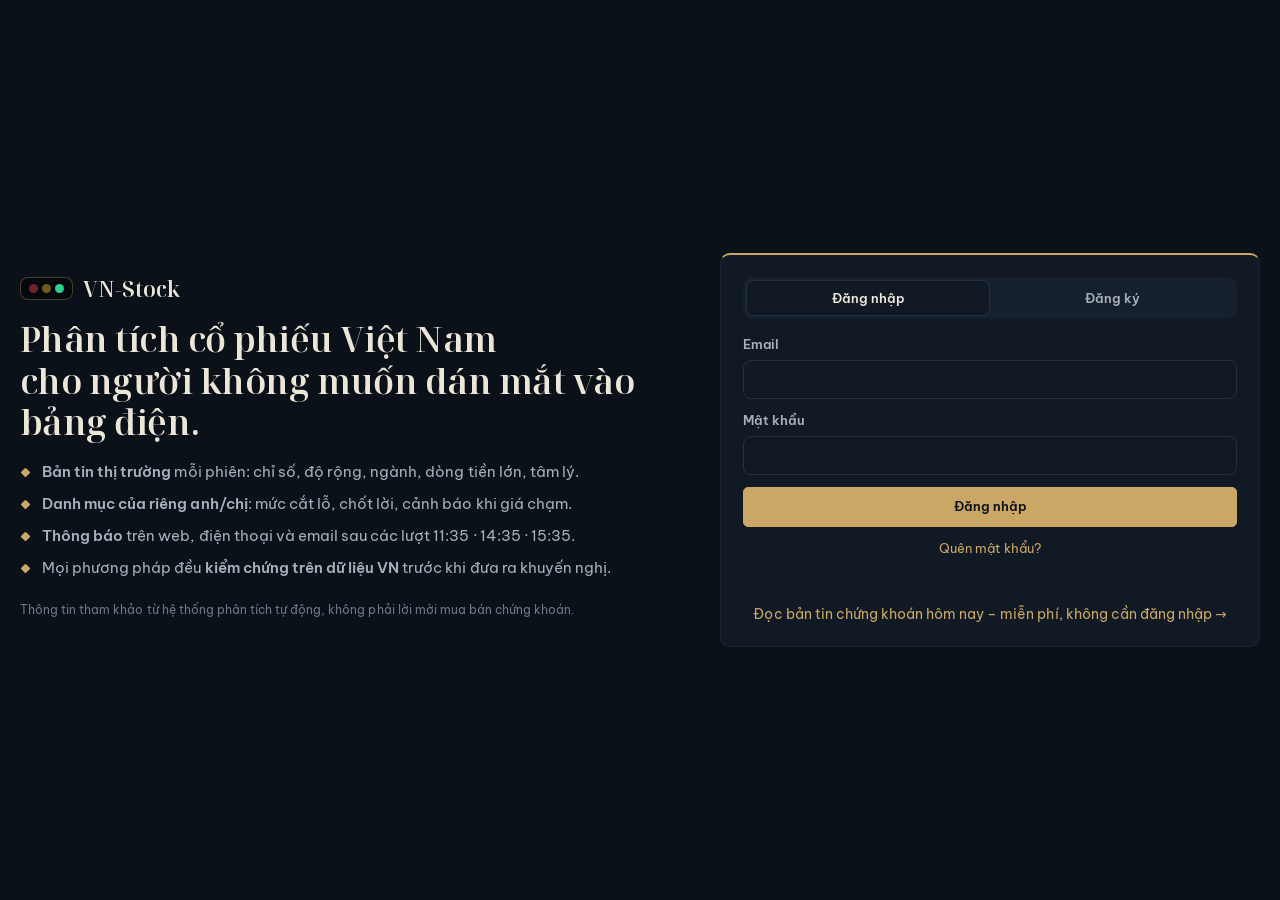
==== commit 11825a9f: "PWA: service worker lưu đệm ngoại tuyến, đăng ký khi tải trang, biểu tượng PNG công khai, xoá đệm kh" ====
--- a/site/login.html
+++ b/site/login.html
@@ -4,10 +4,15 @@
 <meta charset="utf-8">
 <meta name="viewport" content="width=device-width,initial-scale=1,viewport-fit=cover">
 <meta name="theme-color" content="#0B1119">
+<meta name="apple-mobile-web-app-capable" content="yes">
+<meta name="mobile-web-app-capable" content="yes">
+<meta name="apple-mobile-web-app-status-bar-style" content="black">
+<meta name="apple-mobile-web-app-title" content="VN-Stock">
 <meta name="robots" content="noindex,nofollow">
 <title>Đăng nhập · VN-Stock</title>
 <link rel="icon" href="data:image/svg+xml,<svg xmlns='http://www.w3.org/2000/svg' viewBox='0 0 32 32'><rect width='32' height='32' rx='8' fill='%2315202B'/><circle cx='9' cy='16' r='4' fill='%23F0444B' opacity='.4'/><circle cx='16' cy='16' r='4' fill='%23F4C32F' opacity='.4'/><circle cx='23' cy='16' r='4' fill='%232FD08F'/></svg>">
 <link rel="manifest" href="manifest.webmanifest">
+<link rel="apple-touch-icon" href="apple-touch-icon.png">
 <script>try{document.documentElement.dataset.theme=JSON.parse(localStorage.getItem("vnstock_theme"))||"dark"}catch(e){document.documentElement.dataset.theme="dark"}</script>
 <link rel="stylesheet" href="app.css">
 <link rel="stylesheet" href="auth.css">
--- a/site/app.css
+++ b/site/app.css
@@ -160,7 +160,7 @@
 
 /* ---------- bảng ---------- */
 .tw{overflow:auto;-webkit-overflow-scrolling:touch;max-width:100%}
-.tw.tall{max-height:72vh}
+.tw.tall{max-height:72vh;max-height:72dvh}
 table{border-collapse:collapse;width:100%;font-size:.8rem}
 th,td{padding:4px 7px;text-align:right;white-space:nowrap;border-bottom:1px solid var(--line-2)}
 th{font-weight:600;color:var(--ink-2);background:var(--sunk);position:sticky;top:0;z-index:2;cursor:pointer;user-select:none;font-size:.74rem}
@@ -209,7 +209,7 @@
 .w-item .rel{font-size:.7rem}
 
 /* ---------- ngành ---------- */
-.sec-list{display:grid;gap:1px;max-height:78vh;overflow:auto}
+.sec-list{display:grid;gap:1px;max-height:78vh;max-height:78dvh;overflow:auto}
 .sec-list button{display:grid;grid-template-columns:1fr auto auto;gap:6px;text-align:left;border:0;background:transparent;padding:5px 8px;border-radius:5px;cursor:pointer;font-size:.8rem;align-items:center}
 .sec-list button:hover{background:var(--sunk)}
 .sec-list button.on{background:var(--brand-2);color:var(--brand);font-weight:600}
@@ -449,7 +449,7 @@
 .row.rb .r-main small{white-space:normal}
 .big.warnb{background:var(--down-bg);border-color:color-mix(in srgb,var(--down) 35%,transparent)}
 .tbox{position:fixed;inset:0;z-index:60;background:rgba(10,16,24,.45);display:grid;place-items:center;padding:16px}
-.tb-in{background:var(--surface);border-radius:12px;padding:14px 16px;width:min(560px,100%);max-height:90vh;overflow:auto;box-shadow:0 20px 50px rgba(0,0,0,.25)}
+.tb-in{background:var(--surface);border-radius:12px;padding:14px 16px;width:min(560px,100%);max-height:90vh;max-height:90dvh;overflow:auto;box-shadow:0 20px 50px rgba(0,0,0,.25)}
 @media (max-width:640px){.tbox{place-items:end center;padding:0}.tb-in{border-radius:12px 12px 0 0;width:100%}}
 .styles{display:grid;gap:8px;grid-template-columns:repeat(auto-fill,minmax(250px,1fr))}
 .sty{border:1px solid var(--line);border-radius:8px;padding:10px 12px;display:grid;gap:4px;align-content:start;background:var(--surface)}
@@ -479,7 +479,7 @@
 .pal{place-items:start center;padding-top:10vh}
 .pal .tb-in{width:min(640px,100%);padding:10px}
 #palQ{width:100%;font-size:1rem;padding:10px 12px;border:1px solid var(--line);border-radius:8px;background:var(--sunk)}
-.pal-l{display:grid;gap:1px;margin-top:6px;max-height:56vh;overflow:auto}
+.pal-l{display:grid;gap:1px;margin-top:6px;max-height:56vh;max-height:56dvh;overflow:auto}
 .pal-i{display:grid;grid-template-columns:24px auto 1fr auto;gap:8px;align-items:baseline;text-align:left;border:0;background:transparent;padding:7px 8px;border-radius:6px;cursor:pointer}
 .pal-i.on,.pal-i:hover{background:var(--brand-2)}
 .pal-i small{color:var(--ink-3);white-space:nowrap;overflow:hidden;text-overflow:ellipsis}
@@ -865,7 +865,7 @@
 .pdfbox .ph{margin:0}
 .pdfbar{height:6px;background:var(--sunk);border-radius:3px;overflow:hidden}
 .pdfbar i{display:block;height:100%;width:0;background:var(--brand);transition:width .3s}
-.pdflist{display:grid;grid-template-columns:1fr 1fr;gap:4px 10px;font-size:.82rem;max-height:46vh;overflow:auto}
+.pdflist{display:grid;grid-template-columns:1fr 1fr;gap:4px 10px;font-size:.82rem;max-height:46vh;max-height:46dvh;overflow:auto}
 @media (max-width:480px){.pdflist{grid-template-columns:1fr}}
 /* khi chụp PDF: mở rộng bảng cuộn ngang, bỏ cột dính, tắt hiệu ứng */
 body.pdfing .tw{overflow:hidden!important;max-height:none!important}
@@ -913,7 +913,7 @@
 .memenu .mh small{color:var(--ink-3)}.memenu .mh .pill{justify-self:start;margin-top:4px}
 .memenu a,.memenu button{padding:7px 8px;border-radius:6px;color:var(--ink);text-align:left;background:none;border:0;font:inherit;cursor:pointer}
 .memenu a:hover,.memenu button:hover{background:var(--sunk);text-decoration:none}
-.bellbox{width:400px;max-height:70vh;display:flex;flex-direction:column}
+.bellbox{width:400px;max-height:70vh;max-height:70dvh;display:flex;flex-direction:column}
 .bellbox .ph{padding:8px 10px 4px}.bellbox .ntfs{overflow:auto}
 .bellbox .more{display:block;text-align:center;padding:8px;border-top:1px solid var(--line-2)}
 .ntf{display:grid;grid-template-columns:22px 1fr auto;gap:8px;padding:8px 10px;border-bottom:1px solid var(--line-2);color:var(--ink);align-items:start}
@@ -978,7 +978,7 @@
 .ptc li i{flex:0 0 18px;height:18px;border-radius:50%;display:grid;place-items:center;font-style:normal;font-size:.7rem;font-weight:700;color:#fff;margin-top:1px}
 .ptc li.p-ok i{background:var(--up)}.ptc li.p-warn i{background:var(--ref)}.ptc li.p-bad i{background:var(--down)}
 .ptc li small{display:block;color:var(--ink-3);font-size:.72rem}
-.tbox .tb-in{max-height:92vh;overflow:auto}
+.tbox .tb-in{max-height:92vh;max-height:92dvh;overflow:auto}
 /* nếu làm theo hệ thống / báo cáo tuần */
 .scsvg{width:100%;height:auto;max-height:280px;margin-top:8px;display:block}
 .rpdays,.rplist{margin:8px 0 0;padding-left:18px;font-size:.8rem;display:grid;gap:4px}
@@ -1015,7 +1015,7 @@
 .rkv td.l{white-space:normal}
 /* ô tìm mã: gợi ý luôn nằm trên thanh tab; điện thoại: ẩn thanh tab dưới khi đang gõ (bàn phím đẩy thanh tab lên che gợi ý) */
 .sugg{z-index:60}
-@media (max-width:700px){body.typing .tabs{display:none}.sugg{max-height:min(340px,45vh)}}
+@media (max-width:700px){body.typing .tabs{display:none}.sugg{max-height:min(340px,45vh);max-height:min(340px,45dvh)}}
 /* trang mã: 3 khung chỉ số đầu trang – ô đều nhau, hàng thẳng hàng giữa các khung */
 @media (min-width:860px){.snap{grid-template-columns:repeat(3,minmax(0,1fr))}}
 @media (min-width:860px) and (max-width:1179px){.snap{grid-template-columns:repeat(2,minmax(0,1fr))}}
@@ -1241,10 +1241,6 @@
 .subtabs button{padding:10px 14px;font-size:.86rem}
 
 /* chuyển trang & khung chờ */
-@media (prefers-reduced-motion:no-preference){
-  #app.enter{animation:appIn .22s ease-out both}
-  @keyframes appIn{from{opacity:0;transform:translateY(4px)}to{opacity:1;transform:none}}
-}
 .skel{display:grid;grid-template-columns:repeat(3,minmax(0,1fr));gap:14px}
 .skel i{height:150px;border-radius:var(--r);background:linear-gradient(90deg,var(--surface) 0,var(--sunk) 50%,var(--surface) 100%);background-size:200% 100%;animation:skel 1.3s linear infinite}
 .skel i.w{grid-column:span 3;height:260px}
@@ -1325,3 +1321,564 @@
   .dpane[data-k="chart"]{height:440px}
   .dgut{display:none}
 }
+
+/* lịch sử sự kiện dưới biểu đồ giá */
+.evh{margin-top:10px;border-top:1px solid var(--line);padding-top:8px}
+.evh-h{display:flex;flex-wrap:wrap;align-items:baseline;gap:4px 10px;font-size:.82rem;margin-bottom:4px}
+.evh-s{margin-left:auto;font-size:.78rem;color:var(--ink-2)}
+.evh table{font-size:.78rem}.evh td small{font-size:.9em}
+.evh .chip{padding:2px 9px;font-size:.72rem}
+@media (max-width:640px){.evh-s{margin-left:0}}
+
+.evh tr.evwhy td{padding-top:0;border-top:0;text-align:left;white-space:normal}
+.evd summary{cursor:pointer;color:var(--brass,var(--brand));font-size:.76rem;padding:2px 0 6px}
+.evd p{font-size:.8rem;line-height:1.55;color:var(--ink-2);margin:2px 0 6px;white-space:normal}
+.evd p b{color:var(--ink)}
+.evn{list-style:none;margin:0 0 6px;padding:0;font-size:.78rem;display:grid;gap:3px}
+.evn li{display:flex;gap:8px;align-items:baseline;white-space:normal}.evn time{color:var(--ink-3);font-family:var(--num);flex:none;min-width:58px}
+.evn li a{color:var(--ink-2)}.evn li.hot a{color:var(--ink);font-weight:600}.evn li.hot time{color:var(--down)}
+.pill.evk{font-size:.66rem;padding:1px 7px;vertical-align:1px}
+.pill.evk.market{background:color-mix(in srgb,var(--ref) 18%,transparent);color:var(--ref)}
+.pill.evk.sector{background:color-mix(in srgb,var(--ceil) 18%,transparent);color:var(--ceil)}
+.pill.evk.mixed,.pill.evk.company{background:color-mix(in srgb,var(--down) 16%,transparent);color:var(--down)}
+.evcur{margin-top:8px;border-top:1px solid var(--line);padding-top:8px}
+
+/* 3 báo cáo dự phóng */
+.fsbar{display:flex;flex-wrap:wrap;gap:8px;justify-content:space-between;margin-bottom:6px}
+.fst td,.fst th{white-space:nowrap}
+.fst td.l{white-space:normal;min-width:190px}
+.fst th.ha,.fst td.ha{background:color-mix(in srgb,var(--ink) 4%,transparent);color:var(--ink-2)}
+.fst tr.b td{font-weight:600}
+.fst tr.ft td{border-top:1px solid var(--ink-3);color:var(--ink)}
+.fst tr.fi td{font-style:italic;color:var(--ink-3);font-size:.92em}
+.fst tr.fhl td{color:var(--brass,var(--brand))}
+.fst tr.fsec td{font-size:.7rem;letter-spacing:.08em;color:var(--ink-3);padding-top:10px;background:transparent}
+
+/* điều chỉnh theo quyền (danh mục) */
+.cabox{border-color:color-mix(in srgb,var(--brass,var(--brand)) 45%,transparent)}
+.cab{padding:8px 0;border-top:1px solid var(--line)}.cab:first-of-type{border-top:0}
+.cab p{margin:0 0 6px;font-size:.84rem}.cab-b{display:flex;flex-wrap:wrap;gap:6px}
+.lc:has(> .cabox){align-self:start}
+/* mâm so sánh */
+.pgbox{display:flex;gap:10px;align-items:flex-start;justify-content:space-between;padding:8px 12px;font-size:.8rem;border-bottom:1px solid var(--line);color:var(--ink-2)}
+.pgpick{padding:8px 12px;border-bottom:1px solid var(--line)}.pgpick select{max-width:100%;margin:0 6px}
+
+.taxsw{display:flex;gap:4px;margin:2px 2px 6px}.taxsw button{flex:1;justify-content:center!important;font-size:.74rem!important;border:1px solid var(--line)!important;border-radius:6px}
+.taxsw button.on{background:color-mix(in srgb,var(--brass,var(--brand)) 18%,transparent);color:var(--ink);border-color:var(--brass,var(--brand))!important}
+.sec-list button.par span{font-weight:600}
+/* điều hướng tab Ngành: đường dẫn, cột trái, thẻ bấm được */
+.crumbs{display:flex;flex-wrap:wrap;gap:6px;align-items:center;font-size:.8rem;color:var(--ink-3);margin:0 0 2px}
+.crumbs a{color:var(--brass,var(--brand));font-weight:600;padding:3px 10px;border:1px solid color-mix(in srgb,var(--brass,var(--brand)) 45%,transparent);border-radius:999px}
+.crumbs a:hover{text-decoration:none;background:color-mix(in srgb,var(--brass,var(--brand)) 14%,transparent)}
+.crumbs b{color:var(--ink)}
+.sec-list .slab{font-size:.68rem;padding:8px 8px 2px;letter-spacing:.06em;color:var(--ink-3)}
+.sec-list button.par{font-weight:600;color:var(--ink)}
+.sec-list button.par .car{font-style:normal;display:inline-block;width:14px;color:var(--brass,var(--brand))}
+.sec-list button.ovb.on{background:color-mix(in srgb,var(--brass,var(--brand)) 16%,transparent)}
+.secaside #secSel{width:100%;padding:7px;border:1px solid var(--line);border-radius:6px;background:var(--surface);color:var(--ink);margin-top:6px}
+.secaside .only-m .taxsw{margin:0}
+/* thẻ ngành / mâm: nhìn ra là bấm được */
+.oi{position:relative;cursor:pointer;transition:background .15s,transform .15s}
+.oi .oi-h b{color:var(--ink)}
+.oi:hover .oi-h b{color:var(--brass,var(--brand))}
+.oi .oi-h b::after{content:"  ›";color:var(--brass,var(--brand));opacity:.55;font-weight:700}
+.oi:hover .oi-h b::after{opacity:1}
+.oi:hover{transform:translateX(2px)}
+.pb-row{cursor:pointer}.pb-row:hover .nm{color:var(--brass,var(--brand));text-decoration:underline}
+#cmp td.sym a,#secTbl td.sym a{font-weight:600;text-decoration:underline;text-decoration-color:color-mix(in srgb,currentColor 35%,transparent);text-underline-offset:3px}
+.secov > .ph:first-child{margin-top:0}
+/* ---------- trang ngành 3 cột + cột dính khi cuộn ---------- */
+.sec3{display:grid;gap:10px;grid-template-columns:minmax(0,1fr);align-items:start}
+.sec3 .o:empty{display:none}
+.sec3 .o{order:var(--o);min-width:0}
+.g-side>.stack{container:secmain/inline-size}
+@container secmain (max-width:1139px){.sec3>.stack{display:contents}}
+@container secmain (min-width:1140px){
+  .sec3{grid-template-columns:minmax(0,1fr) minmax(360px,30%)}
+  .s3r .g2{grid-template-columns:minmax(0,1fr)}
+  .s3r .kpis{grid-template-columns:repeat(auto-fill,minmax(110px,1fr))}
+}
+.crumbs.stk{position:sticky;top:var(--stick,84px);z-index:16;background:var(--bg);padding:6px 0;margin:-6px 0 0;border-bottom:1px solid transparent}
+.crumbs .cx{margin-left:auto;font-size:.76rem;color:var(--ink-3);white-space:nowrap}
+.crumbs .cx b{color:inherit}.crumbs .cx b.up{color:var(--up)}.crumbs .cx b.down{color:var(--down)}
+@media (min-width:860px){
+  .g-side>.secaside{position:sticky;top:calc(var(--stick,84px) + 8px);max-height:calc(100vh - var(--stick,84px) - 16px);max-height:calc(100dvh - var(--stick,84px) - 16px);overflow-y:auto;overscroll-behavior:contain;scrollbar-width:thin}
+  .g-side>.secaside .sec-list{max-height:none;overflow:visible}
+  .g-side>.secaside>.ph{position:sticky;top:0;z-index:2;background:var(--surface);padding-bottom:6px;margin-bottom:0}
+  .stack.sticky{top:calc(var(--stick,84px) + 8px);max-height:calc(100vh - var(--stick,84px) - 16px);max-height:calc(100dvh - var(--stick,84px) - 16px);overflow-y:auto;overscroll-behavior:contain;scrollbar-width:thin}
+}
+@media (max-width:859px){.crumbs .cx{display:none}
+  .crumbs.stk{flex-wrap:nowrap;min-width:0}
+  .crumbs.stk>*:not(a:first-child):not(b){display:none}
+  .crumbs.stk>b{white-space:nowrap;overflow:hidden;text-overflow:ellipsis;min-width:0}
+  .crumbs.stk>b::before{content:"› ";color:var(--ink-3);font-weight:400}}
+/* trang mã: khi cuộn, thanh mục dính hiện luôn tên mã + giá */
+.subtabs .stk-id{display:none;align-items:baseline;gap:6px;padding:0 12px 0 2px;margin-right:4px;border-right:1px solid var(--line);white-space:nowrap;font-size:.84rem;flex:none}
+.subtabs .stk-id a{font-weight:700;color:var(--ink)}
+.subtabs .stk-id small{color:var(--ink-3);max-width:180px;overflow:hidden;text-overflow:ellipsis}
+.subtabs.stuck .stk-id{display:inline-flex;align-self:center}
+@media (min-width:860px){.subtabs.stuck button{padding-left:10px;padding-right:10px}}
+@media (max-width:640px){.subtabs .stk-id small{display:none}}
+/* chuông thông báo: chữ "Đang tải…" / trống có lề */
+.bellbox .ntfs>p{margin:0;padding:14px 14px 16px}
+/* nhẹ hơn khi cuộn: bỏ hiệu ứng làm mờ nền (blur) trên các thanh dính – vẽ lại mỗi khung hình rất tốn */
+.top{background:var(--surface)!important;backdrop-filter:none!important;-webkit-backdrop-filter:none!important}
+.subtabs.stick{background:var(--bg)!important;backdrop-filter:none!important;-webkit-backdrop-filter:none!important}
+.bd-light.red i{animation:lampBlink 2.4s ease-in-out infinite}
+@keyframes lampBlink{50%{opacity:.55}}
+/* không cho cả trang bị kéo ngang vì 1 phần tử tràn */
+main{overflow-x:clip}
+.multi>*{min-width:0}.mcell .mh b{min-width:0}.mcell svg{max-width:100%}
+/* rổ chỉ số & ETF · tâm lý → nên làm gì */
+.tabs a.nav-wide{display:none}
+@media (min-width:980px){.tabs a.nav-wide{display:flex}}
+.mp-now{border-left:4px solid var(--ref);padding:8px 12px;border-radius:6px;background:var(--sunk)}
+.mp-now.up{border-left-color:var(--up)}.mp-now.down{border-left-color:var(--down)}
+.mp-now small{display:block;color:var(--ink-3);font-size:.72rem;text-transform:uppercase;letter-spacing:.05em}
+.mp-now>b{font-size:1.05rem}.mp-now>p{margin:4px 0 0;font-size:.86rem}
+table.mp-t td.wrap{min-width:180px;max-width:320px;white-space:normal}
+#bkT td.l small,#etfT td.l small{white-space:normal}
+.ms-play{margin:8px 0 0;font-size:.82rem;color:var(--ink-2)}
+tr.bk-row{cursor:pointer}tr.bk-row:hover td{background:var(--sunk)}
+#bkT td.sym,#etfT td.sym{min-width:230px}
+/* tin tức nhiều nguồn */
+.nwr{display:grid;grid-template-columns:78px minmax(0,1fr);gap:8px;padding:6px 0;border-top:1px solid var(--line-2);font-size:.84rem}
+.nwr:first-of-type{border-top:0}.nwr time{color:var(--ink-3);font-size:.74rem;white-space:nowrap}
+.nwr.hot a{font-weight:600}.nwr .pill{font-size:.68rem}
+.newsbar{margin:8px 0}.newsbar.neg{border-left:3px solid var(--down)}
+/* bản tin: thẻ không bị kéo giãn, bảng gọn */
+.lay.lay-top{align-items:start}
+.sg>.kpis,.lc .kpis{align-content:start}
+.lay-top .sg>.kpis{flex:none}
+table.dgsec tr.gap td{padding:4px 8px;background:var(--sunk);text-align:center}table.dgsec tr.mid{display:none}table.dgsec.open tr.mid{display:table-row}
+table.dgpull tr.sp td{height:6px;padding:0;border:0}
+.dgw{display:grid;gap:2px;padding:6px 0;border-top:1px solid var(--line-2);font-size:.82rem}.dgw:first-of-type{border-top:0}
+/* thanh điều hướng điện thoại: thêm "Bản tin" */
+@media (max-width:979px){.tabs{grid-template-columns:repeat(9,1fr)}.tabs a{font-size:.6rem;padding-left:0;padding-right:0;text-align:center;line-height:1.15}}
+
+/* Điều hướng theo tầng: 4 nhóm việc trên thanh dọc (mỗi ngày → thị trường → chọn mã → của tôi) */
+.tabs .nav-g{display:none}
+@media (min-width:1180px){
+  .tabs{gap:1px}
+  .tabs .nav-g{display:flex;align-items:center;gap:7px;margin:12px 0 3px;padding:0 12px;font:700 .62rem/1 "Be Vietnam Pro",system-ui,sans-serif;letter-spacing:.07em;text-transform:uppercase;color:var(--ink-3);white-space:nowrap}
+  .tabs .rail-brand+.nav-g{margin-top:2px}
+  .tabs .nav-g i{display:inline-flex;align-items:center;justify-content:center;width:15px;height:15px;border-radius:4px;background:var(--sunk);color:var(--ink-2);font-style:normal;font-size:.58rem;letter-spacing:0}
+  .tabs .nav-g::after{content:"";flex:1;height:1px;background:var(--line-2)}
+  .tabs a{padding:8px 12px!important}
+  body.rail-min .tabs .nav-g{font-size:0;padding:0 8px;margin:8px 0 4px}body.rail-min .tabs .nav-g i{display:none}
+}
+/* nhóm điều hướng: tiêu đề sát với mục của nhóm, các nhóm cách xa nhau + vạch ngăn */
+@media (min-width:1180px){
+  .tabs{gap:0}
+  .tabs .nav-g{margin:14px 0 3px;padding:12px 12px 0;border-top:1px solid var(--line-2);color:var(--ink-2);font-size:.64rem}
+  .tabs .nav-g::after{content:none}
+  .tabs .rail-brand+.nav-g,.tabs .nav-g:first-child{margin-top:2px;padding-top:0;border-top:0}
+  .tabs a{padding:7px 12px!important;margin:1px 0}
+  .tabs .nav-g+a{margin-top:0}
+  .tabs a.nav-sub{padding:5px 10px!important}
+  body.rail-min .tabs .nav-g{margin:10px 6px 4px;padding:0}
+}
+/* tiêu đề nhóm thò ra lề trái, các mục lùi vào trong – nhìn ra cấp ngay */
+@media (min-width:1180px){
+  .tabs .nav-g{padding-left:2px!important;padding-right:4px}
+  .tabs a:not(.rail-brand){margin-left:14px!important;padding-left:10px!important}
+  .tabs a.nav-sub{margin-left:36px!important;padding-left:8px!important}
+  .tabs a.on::before{left:-24px}.tabs a.nav-sub.on::before{left:-46px}
+  .tabs a.nav-sub::after{left:-13px}
+  body.rail-min .tabs a:not(.rail-brand),body.rail-min .tabs a.nav-sub{margin-left:0!important;padding-left:12px!important}
+  body.rail-min .tabs a.on::before{left:-10px}
+}
+/* thông báo nổi (đồng bộ với my-bit): loại ok/warn/err/info, thanh thời gian, dừng khi rê chuột, vuốt để đóng */
+#toasts{position:fixed;z-index:95;display:flex;flex-direction:column;gap:8px;pointer-events:none;right:18px;bottom:18px;width:min(380px,calc(100vw - 24px))}
+#toasts .toast{pointer-events:auto;position:relative;left:auto;right:auto;top:auto;bottom:auto;transform:none;max-width:none;width:auto;margin:0;display:grid;grid-template-columns:30px minmax(0,1fr) auto;align-items:center;gap:10px;padding:11px 12px 13px;border-radius:14px;overflow:hidden;cursor:default;text-align:left;
+  font:500 .86rem/1.35 "Be Vietnam Pro",system-ui,sans-serif;color:var(--ink);background:color-mix(in srgb,var(--surface) 86%,transparent);-webkit-backdrop-filter:saturate(1.6) blur(18px);backdrop-filter:saturate(1.6) blur(18px);
+  border:1px solid color-mix(in srgb,var(--ink) 12%,transparent);box-shadow:0 14px 36px rgba(0,0,0,.32),0 2px 6px rgba(0,0,0,.18);animation:tstIn .42s cubic-bezier(.32,.72,0,1)}
+#toasts .toast.lnk{cursor:pointer}
+#toasts .toast .ti{width:30px;height:30px;border-radius:50%;display:grid;place-items:center;font:800 .9rem/1 system-ui,sans-serif;color:#fff;background:var(--brand);flex:none}
+#toasts .toast.t-ok .ti{background:var(--up)}#toasts .toast.t-warn .ti{background:var(--brass,#d9a23a);color:#1b1408}#toasts .toast.t-err .ti{background:var(--down)}#toasts .toast.t-info .ti{background:color-mix(in srgb,var(--ink) 22%,transparent);color:var(--ink)}
+#toasts .toast.ban .ti{border-radius:9px;background:var(--sunk);color:var(--ink);font-size:1.05rem}
+#toasts .toast .tb{display:flex;flex-direction:column;gap:2px;min-width:0}
+#toasts .toast .tb b{font-weight:600;overflow-wrap:anywhere}
+#toasts .toast .tb small{color:var(--ink-2);font-size:.8rem;line-height:1.35;display:-webkit-box;-webkit-line-clamp:3;-webkit-box-orient:vertical;overflow:hidden}
+#toasts .toast time{position:absolute;top:8px;right:36px;font-size:.66rem;color:var(--ink-3)}
+#toasts .toast .tx{border:0;background:transparent;color:var(--ink-3);width:26px;height:26px;border-radius:50%;cursor:pointer;font-size:.8rem;display:grid;place-items:center}
+#toasts .toast .tx:hover{background:color-mix(in srgb,var(--ink) 10%,transparent);color:var(--ink)}
+#toasts .toast .tp{position:absolute;left:0;bottom:0;height:3px;width:100%;transform-origin:left;background:var(--brand);opacity:.85;animation:tstBar linear forwards}
+#toasts .toast.t-ok .tp{background:var(--up)}#toasts .toast.t-warn .tp{background:var(--brass,#d9a23a)}#toasts .toast.t-err .tp{background:var(--down)}#toasts .toast.t-info .tp{background:var(--ink-3)}
+#toasts .toast.hold .tp{animation-play-state:paused}
+#toasts .toast.t-ok{border-left:3px solid var(--up)}#toasts .toast.t-warn{border-left:3px solid var(--brass,#d9a23a)}#toasts .toast.t-err{border-left:3px solid var(--down)}
+#toasts .toast.out{animation:tstOut .3s ease-in forwards}
+@keyframes tstIn{from{opacity:0;transform:translateY(14px) scale(.96)}to{opacity:1;transform:none}}
+@keyframes tstOut{to{opacity:0;transform:translateX(30px) scale(.97)}}
+@keyframes tstBar{from{transform:scaleX(1)}to{transform:scaleX(0)}}
+@media (max-width:979px){
+  #toasts{left:8px;right:8px;width:auto;bottom:auto;top:calc(env(safe-area-inset-top,0px) + 8px);flex-direction:column-reverse}
+  #toasts .toast{border-radius:16px;animation:tstInM .5s cubic-bezier(.32,.72,0,1)}
+  #toasts .toast.out{animation:tstOutM .32s ease-in forwards}
+  @keyframes tstInM{from{opacity:0;transform:translateY(-120%)}to{opacity:1;transform:none}}
+  @keyframes tstOutM{to{opacity:0;transform:translateY(-130%)}}
+}
+@media (prefers-reduced-motion:reduce){#toasts .toast,#toasts .toast.out{animation:none!important}#toasts .toast .tp{display:none}}
+.bctc .bnotes{margin:8px 0 4px;padding-left:18px;font-size:.82rem;color:var(--ink-2)}.bctc .bnotes li{margin:2px 0}
+.bctc .blinks{display:flex;flex-wrap:wrap;gap:6px;margin-top:8px}.bctc .blinks a{text-decoration:none}
+.hl-bar{display:flex;height:10px;border-radius:6px;overflow:hidden;background:var(--sunk);margin:6px 0 2px}.hl-bar i{display:block;height:100%}
+.hl-g{display:grid;grid-template-columns:repeat(auto-fit,minmax(170px,1fr));gap:10px}.hl-c{background:var(--sunk);border-radius:12px;padding:10px 12px}
+.hl-c b{font-size:1.35rem;font-variant-numeric:tabular-nums}.hl-c small{display:block;color:var(--ink-3)}
+.hl-list{display:flex;flex-wrap:wrap;gap:4px}.hl-list a{font-size:.78rem}
+
+/* Biểu đồ tài chính (12 biểu đồ kiểu Vietstock) */
+.fc-grid{display:block;margin-top:6px}
+.fc-gr{margin-top:12px}.fc-gr:first-child{margin-top:2px}
+.fc-grh{display:flex;align-items:baseline;gap:8px;margin:0 2px 6px}.fc-grh b{font-size:.8rem;letter-spacing:.02em;text-transform:uppercase;color:var(--ink-2)}.fc-grh small{color:var(--ink-3);font-size:.72rem}
+.fc-row{display:grid;grid-template-columns:repeat(3,minmax(0,1fr));gap:12px}
+@media (max-width:1180px){.fc-row{grid-template-columns:repeat(2,minmax(0,1fr))}}
+.fc-last{display:block;margin:-2px 2px 2px;font-size:.76rem;color:var(--ink-2);font-variant-numeric:tabular-nums}.fc-last em{font-style:normal;color:var(--ink-3)}.fc-last b{color:var(--ink);font-weight:600}
+.fc-h .fc-i{all:unset;cursor:pointer;display:none;color:var(--ink-3);font-size:.8rem;padding:0 2px}
+.fc-card{background:var(--sunk);border:1px solid var(--line-2);border-radius:12px;padding:10px 10px 8px;min-width:0}
+.fc-card.fc-none{opacity:.55}
+.fc-h{display:flex;align-items:baseline;justify-content:space-between;gap:8px;margin:0 2px 4px}.fc-h b{font-size:.86rem}.fc-h small{color:var(--ink-3);font-size:.7rem;white-space:nowrap}
+.fc-box{position:relative}.fc-svg{width:100%;height:200px;display:block;overflow:visible}
+.fc-svg text.fc-t{font-size:9.5px;fill:var(--ink-3);font-variant-numeric:tabular-nums}
+.fc-svg .fc-g{stroke:var(--line);stroke-dasharray:2 3;stroke-width:.7}.fc-svg .fc-z{stroke:var(--ink-3);stroke-width:.8}
+.fc-svg .fc-cur{stroke:var(--ink-3);stroke-width:1;stroke-dasharray:3 3;opacity:0;pointer-events:none}
+.fc-svg .fc-hit{cursor:crosshair}
+.fc-empty{height:200px;display:grid;place-items:center;color:var(--ink-3);font-size:.8rem}
+.fc-tip{display:none;position:absolute;top:4px;z-index:5;pointer-events:none;min-width:170px;max-width:250px;padding:7px 9px;border-radius:9px;font-size:.74rem;line-height:1.35;
+  background:color-mix(in srgb,var(--surface) 92%,transparent);border:1px solid var(--line);box-shadow:0 8px 22px rgba(0,0,0,.18);-webkit-backdrop-filter:blur(8px);backdrop-filter:blur(8px)}
+.fc-tip b{display:block;margin-bottom:3px}.fc-tip span{display:flex;align-items:center;gap:5px}.fc-tip span i{width:8px;height:8px;border-radius:2px;flex:none}
+.fc-tip em{margin-left:auto;font-style:normal;font-weight:600;font-variant-numeric:tabular-nums;padding-left:8px}
+.fc-leg{display:flex;flex-wrap:wrap;gap:2px 10px;margin:4px 2px 0}
+.fc-leg button{all:unset;cursor:pointer;display:inline-flex;align-items:center;gap:5px;font-size:.7rem;color:var(--ink-2);line-height:1.6}
+.fc-leg button.off{opacity:.4;text-decoration:line-through}
+.fc-leg i.b{width:9px;height:9px;border-radius:2px;background:var(--c)}.fc-leg i.l{width:12px;height:0;border-top:2px solid var(--c);border-radius:2px}
+.fc-bar{display:flex;flex-wrap:wrap;align-items:center;gap:6px 8px;margin:2px 0 4px}.fc-bar label{font-size:.72rem;color:var(--ink-3);margin-left:6px}.fc-bar label:first-child{margin-left:0}
+.fc-bar .seg button[disabled]{opacity:.4;cursor:not-allowed}
+.fc-hint{font-size:.74rem;color:var(--ink-3);margin:0 0 4px;min-height:1em}
+.fc-card.fc-big{grid-column:1/-1}.fc-card.fc-big .fc-svg{height:300px}
+.fc-h{position:relative}.fc-h .fc-act{display:inline-flex;gap:2px;margin-left:6px}
+.fc-act button{all:unset;cursor:pointer;width:22px;height:22px;border-radius:6px;display:grid;place-items:center;font-size:.78rem;color:var(--ink-3)}
+.fc-act button:hover,.fc-act button.on{background:var(--line-2);color:var(--ink)}
+.fc-h small{margin-left:auto}.fc-i{display:none}
+.fc-note{margin:0 2px 4px;font-size:.7rem;line-height:1.35;color:var(--ink-3);display:-webkit-box;-webkit-line-clamp:2;-webkit-box-orient:vertical;overflow:hidden}
+.fc-card:hover .fc-note{-webkit-line-clamp:unset}
+.fc-svg .fc-fz{fill:var(--brand);opacity:.06}.fc-svg text.fc-ft{fill:var(--brand);font-weight:600}
+.fc-svg rect.fc-fb{fill-opacity:.38;stroke-dasharray:3 2;stroke-width:1}
+.fc-leg i.l.t{border-top-style:dashed;border-top-width:1.5px}
+.fc-tw{margin-top:6px}.fc-tbl table{font-size:.7rem}.fc-tbl td i{display:inline-block;width:8px;height:8px;border-radius:2px;margin-right:5px}.fc-tbl .fc-fth{color:var(--brand)}
+.fc-tip b small{font-weight:500;color:var(--brand)}
+
+/* =====================================================================================================
+   ĐIỆN THOẠI – phong cách iOS: thẻ bo tròn kiểu "inset grouped", điều khiển phân đoạn, thanh tab 5 mục + "Thêm",
+   biểu đồ tài chính vuốt ngang theo nhóm, khối dài tự thu gọn "Xem thêm" – bớt cuộn mà vẫn đủ thông tin
+   ===================================================================================================== */
+@media (max-width:979px){
+  .tabs{grid-template-columns:repeat(6,1fr)!important;background:color-mix(in srgb,var(--surface) 82%,transparent)!important;
+    -webkit-backdrop-filter:saturate(1.8) blur(20px);backdrop-filter:saturate(1.8) blur(20px);border-top:.5px solid color-mix(in srgb,var(--ink) 16%,transparent)!important;
+    padding:0 4px env(safe-area-inset-bottom,0px)!important}
+  .tabs a{display:none!important}
+  .tabs a[data-r="today"],.tabs a[data-r="market"],.tabs a[data-r="screener"],.tabs a[data-r="watch"],.tabs a[data-r="portfolio"],.tabs a.nav-more{display:flex!important;
+    flex-direction:column;align-items:center;gap:2px;padding:6px 0 4px!important;font-size:.62rem!important;line-height:1.1!important;font-weight:500;letter-spacing:.01em;white-space:nowrap}
+  .tabs a svg{width:23px!important;height:23px!important;stroke-width:1.8}
+  .tabs a.on,.tabs a.on svg{color:var(--brand)}
+}
+.msheet{position:fixed;inset:0;z-index:90;background:rgba(0,0,0,.32);display:flex;align-items:flex-end;animation:msIn .2s ease}
+.msheet .ms-in{width:100%;max-height:82vh;max-height:82dvh;overflow:auto;background:var(--bg);border-radius:14px 14px 0 0;padding:6px 12px calc(16px + env(safe-area-inset-bottom,0px));animation:msUp .32s cubic-bezier(.32,.72,0,1)}
+.msheet .ms-grab{width:36px;height:5px;border-radius:3px;background:var(--line);margin:4px auto 8px}
+.msheet h4{margin:12px 6px 6px;font-size:.7rem;text-transform:uppercase;letter-spacing:.06em;color:var(--ink-3);font-weight:600}
+.msheet .ms-g{background:var(--surface);border-radius:12px;overflow:hidden}
+.msheet .ms-g a{display:flex;align-items:center;gap:12px;padding:11px 14px;color:var(--ink);font-size:.95rem;border-top:.5px solid var(--line-2)}
+.msheet .ms-g a:first-child{border-top:0}.msheet .ms-g a svg{width:22px;height:22px;color:var(--brand);flex:none}.msheet .ms-g a::after{content:"›";margin-left:auto;color:var(--ink-3);font-size:1.2rem}
+.msheet .ms-g a.on{font-weight:600}
+@keyframes msIn{from{background:rgba(0,0,0,0)}}@keyframes msUp{from{transform:translateY(100%)}}
+@media (max-width:700px){
+  main{padding:8px 10px calc(72px + env(safe-area-inset-bottom,0px))!important}
+  .panel{border-radius:14px!important;padding:11px 12px!important;border:0!important;box-shadow:none}
+  .g,.stack{gap:10px!important}
+  .ph{gap:4px 8px}.ph h2{font-size:.98rem;letter-spacing:-.01em}.ph .meta{font-size:.68rem}
+  .ph h1{font-size:1.6rem;letter-spacing:-.02em}
+  /* chỉ số: lưới 3 cột gọn, vạch mảnh */
+  .kpis{grid-template-columns:repeat(3,minmax(0,1fr))!important;grid-auto-rows:auto!important;border-radius:10px!important;border-width:.5px!important}
+  .kpis dd{line-height:1.25!important}
+  .kpis.c2{grid-template-columns:repeat(2,minmax(0,1fr))!important}
+  .kpis>div{padding:5px 8px!important;border-width:0 .5px .5px 0!important}
+  .kpis dt{font-size:.62rem!important}.kpis dd{font-size:.9rem!important}.kpis.lg dd{font-size:1.02rem!important}
+  .kpis dd small{font-size:.6rem!important}
+  /* điều khiển phân đoạn kiểu iOS */
+  .seg{background:color-mix(in srgb,var(--ink) 8%,transparent)!important;border-radius:9px!important;padding:2px!important;flex-wrap:nowrap}
+  .seg button{border-radius:7px!important;padding:5px 10px!important;font-size:.78rem!important;white-space:nowrap}
+  .seg button.on{background:var(--surface)!important;color:var(--ink)!important;font-weight:600!important;box-shadow:0 3px 8px rgba(0,0,0,.12),0 .5px 1.5px rgba(0,0,0,.1)!important}
+  .sg>.kpis,.lay-top .sg>.kpis{flex:none!important;align-content:start!important}
+  .evh.mclamp{max-height:380px;overflow:hidden;position:relative}
+  .evh.mclamp::after{content:"";position:absolute;left:0;right:0;bottom:0;height:90px;background:linear-gradient(to bottom,transparent,var(--surface) 72%);pointer-events:none}
+  .evh.mclamp.mopen{max-height:none}.evh.mclamp.mopen::after{display:none}
+  .evh .mc-btn{position:absolute;left:50%;bottom:10px;transform:translateX(-50%);z-index:2;border:0;border-radius:999px;padding:7px 16px;font-size:.8rem;font-weight:600;background:color-mix(in srgb,var(--ink) 9%,var(--surface));color:var(--brand);box-shadow:0 2px 8px rgba(0,0,0,.12)}
+  .evh.mopen .mc-btn{position:static;transform:none;display:block;margin:10px auto 0}
+  /* thanh tab của trang mã: viên thuốc cuộn ngang, nền mờ */
+  .subtabs{scrollbar-width:none;gap:4px!important;padding:6px 2px!important;border-bottom:0!important;scroll-snap-type:x proximity;
+    background:color-mix(in srgb,var(--bg) 85%,transparent);-webkit-backdrop-filter:blur(16px);backdrop-filter:blur(16px)}
+  .subtabs::-webkit-scrollbar{display:none}
+  .subtabs button{border:0!important;border-radius:999px!important;padding:6px 12px!important;font-size:.8rem!important;background:color-mix(in srgb,var(--ink) 6%,transparent);scroll-snap-align:start;white-space:nowrap}
+  .subtabs button.on{background:var(--ink)!important;color:var(--bg)!important}
+  .tw{border-radius:10px}table{font-size:.76rem}th,td{padding:5px 6px}
+  /* thẻ ngắn liền nhau → dải vuốt ngang */
+  .mrow{grid-column:1/-1;display:flex;gap:10px;overflow-x:auto;scroll-snap-type:x mandatory;margin:0 -10px;padding:0 10px;scrollbar-width:none;overscroll-behavior-x:contain;align-items:flex-start}
+  .mrow::-webkit-scrollbar{display:none}
+  .mrow{scroll-padding:0 10px}
+  .mrow>.lc{flex:0 0 100%;scroll-snap-align:start;min-width:0}
+  .mrow-n{grid-column:1/-1;display:flex;justify-content:center;gap:6px;margin:-2px 0 4px}.mrow-n i{width:7px;height:7px;border-radius:50%;background:var(--line)}.mrow-n i.on{background:var(--ink-2);width:16px;border-radius:3px;transition:width .2s}
+  /* khối dài tự thu gọn */
+  .panel.mclamp{max-height:400px;overflow:hidden;position:relative}
+  .panel.mclamp::after{content:"";position:absolute;left:0;right:0;bottom:0;height:90px;background:linear-gradient(to bottom,transparent,var(--surface) 72%);pointer-events:none}
+  .panel.mclamp.mopen{max-height:none}.panel.mclamp.mopen::after{display:none}
+  .panel .mc-btn{position:absolute;left:50%;bottom:10px;transform:translateX(-50%);z-index:2;border:0;border-radius:999px;padding:7px 16px;font-size:.8rem;font-weight:600;
+    background:color-mix(in srgb,var(--ink) 9%,var(--surface));color:var(--brand);box-shadow:0 2px 8px rgba(0,0,0,.12)}
+  .panel.mopen .mc-btn{position:static;transform:none;display:block;margin:10px auto 0}
+  /* biểu đồ tài chính: mỗi nhóm một dải vuốt ngang */
+  .fc-bar{flex-wrap:nowrap;overflow-x:auto;scrollbar-width:none;margin:0 -12px;padding:2px 12px 4px}.fc-bar::-webkit-scrollbar{display:none}
+  .fc-bar label{white-space:nowrap}
+  .fc-wrap .ph .meta{display:none}
+  .fc-row{display:flex!important;overflow-x:auto;scroll-snap-type:x mandatory;gap:10px!important;margin:0 -12px;padding:0 12px 4px;scrollbar-width:none;overscroll-behavior-x:contain}
+  .fc-row::-webkit-scrollbar{display:none}
+  .fc-row>.fc-card{flex:0 0 calc(100% - 26px);scroll-snap-align:center;scroll-snap-stop:always}
+  .fc-row>.fc-card.fc-big{flex-basis:calc(100% - 26px)}
+  .fc-card{border:0!important;border-radius:14px!important;padding:9px 10px 7px!important}
+  .fc-svg{height:180px!important}.fc-card.fc-big .fc-svg{height:240px!important}
+  .fc-note{display:none}.fc-card.nt .fc-note{display:block;-webkit-line-clamp:unset}
+  .fc-h .fc-i{display:inline}.fc-h .fc-act [data-fca="big"]{display:none}
+  .fc-leg{gap:0 8px;max-height:3.3em;overflow:hidden}.fc-leg button{font-size:.66rem}
+  .fc-tip{min-width:150px;font-size:.7rem}
+  .fc-gr{margin-top:10px}
+}
+/* trang chiếm hết chiều ngang màn hình rộng; bỏ viền vàng khi #app nhận focus lúc đổi trang (tabindex=-1); nút "Thêm" chỉ dùng trên điện thoại */
+main,.top-in{max-width:none!important}
+#app:focus,#app:focus-visible{outline:none!important}
+@media (min-width:980px){.tabs a.nav-more{display:none!important}}
+@media (max-width:979px){.top-in{min-width:0}.top-in .search{flex:1 1 auto;min-width:0;width:auto!important}.top-in .search input{width:100%;min-width:0}}
+
+/* kịch bản giá tương lai */
+.scbar{display:flex;flex-wrap:wrap;align-items:center;gap:6px 8px;margin:4px 0 6px}.scbar .sc-lb{font-size:.72rem;color:var(--ink-3)}
+.scbar .seg button.dim{opacity:.45}
+.sc-box{margin:8px 0 4px;padding:10px 12px;border-radius:10px;background:var(--sunk);font-size:.84rem}
+.sc-box .sc-h{display:flex;align-items:center;gap:8px;flex-wrap:wrap;margin-bottom:4px}
+.sc-box p{margin:4px 0}.sc-box .kpis{margin:6px 0}.sc-stat{font-size:.8rem}.sc-note{font-size:.74rem}
+@media (max-width:700px){.scbar{flex-wrap:nowrap;overflow-x:auto;scrollbar-width:none;margin:4px -12px 6px;padding:0 12px}.scbar::-webkit-scrollbar{display:none}.scbar .sc-lb{white-space:nowrap}}
+.sc-all{margin-top:8px}.sc-all summary{cursor:pointer;font-size:.78rem;color:var(--brand)}.sc-all table{font-size:.74rem;margin-top:6px}
+
+/* điện thoại: thẻ trượt ngang chiếm trọn bề ngang (không ló mép thẻ kế bên – trông như viền xám bên phải); chấm dưới báo còn thẻ để vuốt */
+@media (max-width:700px){
+  .stock-head h1 small{display:block;margin-top:4px;line-height:1.45}
+}
+.mrow-n i{cursor:pointer}
+/* bảng tự gọn khi rộng hơn khung (twFit trong app.js) */
+.tw.fit>table th{white-space:normal;line-height:1.2;vertical-align:bottom}
+.tw.fit>table th,.tw.fit>table td{padding-left:6px;padding-right:6px}
+.tw.fit2>table{font-size:.94em}
+.tw.over:not(.end){-webkit-mask-image:linear-gradient(to right,#000 calc(100% - 28px),transparent);mask-image:linear-gradient(to right,#000 calc(100% - 28px),transparent)}
+.tw-stack{grid-template-columns:minmax(0,1fr)!important}.tw-stack>*{grid-column:auto!important}
+/* nhãn "P/E thị trường" cạnh tiêu đề trang: chữ thường, xuống dòng được trên điện thoại */
+.ph .mktp{font:500 .76rem/1.35 "Be Vietnam Pro",system-ui,sans-serif;white-space:normal;max-width:100%;letter-spacing:0}
+
+/* giao diện sáng: tấm bảng (Đèn thị trường ở Hôm nay…) theo nền sáng thay vì giữ nền tối */
+:root[data-theme="light"] .deck,:root[data-theme="light"] .panel.hero{--surface:inherit;--sunk:inherit;--sunk-2:inherit;--ink:inherit;--ink-2:inherit;--ink-3:inherit;--line:inherit;--line-2:inherit;--brand:inherit;--brand-2:inherit;--brand-ink:inherit;--up:inherit;--down:inherit;--ref:inherit;--ceil:inherit;--floor:inherit;--up-bg:inherit;--down-bg:inherit;--ref-bg:inherit;background:var(--surface);color:var(--ink);border:1px solid var(--line-2)}
+:root[data-theme="light"] .deck .dk.hlb,:root[data-theme="light"] .panel.hero .big.hlb{background:var(--brand-2)}
+/* máy tính bảng ngang (980–1179px): menu trên 1 dòng, cuộn ngang – không gãy chữ 2 dòng */
+@media (min-width:980px) and (max-width:1179px){
+  .tabs{overflow-x:auto;overflow-y:hidden;scrollbar-width:none;flex-wrap:nowrap}
+  .tabs::-webkit-scrollbar{display:none}
+  .tabs a{flex:none;white-space:nowrap}
+}
+/* menu thả xuống đồng nhất (thay hộp chọn mặc định của trình duyệt) */
+.pop{position:fixed;z-index:400;background:var(--surface);color:var(--ink);border:1px solid var(--line);border-radius:10px;box-shadow:0 12px 32px rgba(0,0,0,.28);padding:4px;overflow:auto;overscroll-behavior:contain;font-size:.82rem;max-width:min(420px,calc(100vw - 16px))}
+.pop-i{display:flex;align-items:center;gap:8px;width:100%;padding:7px 10px;border:0;border-radius:7px;background:none;color:inherit;font:inherit;text-align:left;cursor:pointer;white-space:nowrap}
+.pop-i small{color:var(--ink-3);font-size:.74rem;overflow:hidden;text-overflow:ellipsis;min-width:0}.pop-i em{margin-left:auto;padding-left:12px;font-style:normal;font-variant-numeric:tabular-nums;font-size:.76rem;color:var(--ink-2)}
+.pop-i.on{background:var(--sunk)}.pop-i.cur{color:var(--brand);font-weight:600}.pop-i.cur::after{content:"✓";margin-left:auto;padding-left:12px}
+select[aria-expanded]{border-color:var(--brand)!important}
+.pop-g{margin:6px 10px 2px;font-size:.64rem;text-transform:uppercase;letter-spacing:.05em;color:var(--ink-3)}
+/* công cụ vẽ tay trên biểu đồ */
+.cd-svg{position:absolute;top:0;left:0;z-index:3;pointer-events:none;overflow:hidden}.cd-svg.on{pointer-events:auto;cursor:crosshair;touch-action:none}
+.cd-svg .cd-h{fill:var(--surface);stroke-width:1.6}.cd-svg .cd-lbg{fill:var(--surface);fill-opacity:.85}.cd-svg text{font-family:inherit;paint-order:stroke;stroke:var(--surface);stroke-width:3px;stroke-opacity:.6}.cd-svg .cd-lb{stroke:none}
+.cd-tg{position:absolute;left:6px;top:30px;z-index:6;width:28px;height:28px;display:grid;place-items:center;border:1px solid var(--line);border-radius:8px;background:color-mix(in srgb,var(--surface) 88%,transparent);color:var(--ink-2);cursor:pointer;padding:0}
+.cd-tg svg{width:15px;height:15px}.cd-tg:hover,.cd-tg.on{color:var(--brass,var(--brand));border-color:var(--brass,var(--brand))}.cd-tg.has::after{content:"";position:absolute;right:3px;top:3px;width:6px;height:6px;border-radius:50%;background:var(--brass,var(--brand))}
+.cd-tb{position:absolute;left:6px;top:62px;z-index:6;display:flex;flex-direction:column;gap:2px;padding:4px;border:1px solid var(--line);border-radius:10px;background:color-mix(in srgb,var(--surface) 94%,transparent);box-shadow:0 8px 24px rgba(0,0,0,.25);max-height:calc(100% - 70px);overflow:auto;scrollbar-width:none}
+.cd-tb[hidden]{display:none}.cd-tb>button{width:28px;height:28px;flex:none;display:grid;place-items:center;border:0;border-radius:7px;background:none;color:var(--ink-2);cursor:pointer;padding:0}.cd-tb>button svg{width:16px;height:16px}
+.cd-tb>button:hover{background:var(--sunk);color:var(--ink)}.cd-tb>button.on{background:color-mix(in srgb,var(--brass,var(--brand)) 20%,transparent);color:var(--brass,var(--brand))}
+.cd-sep{height:1px;background:var(--line-2);margin:3px 2px;flex:none}.cd-col i{display:block;width:14px;height:14px;border-radius:50%;border:2px solid var(--surface);box-shadow:0 0 0 1px var(--line)}
+.cd-pal{position:absolute;left:40px;bottom:30px;display:grid;grid-template-columns:repeat(3,22px);gap:6px;padding:8px;border:1px solid var(--line);border-radius:10px;background:var(--surface);box-shadow:0 8px 24px rgba(0,0,0,.25)}.cd-pal[hidden]{display:none}.cd-pal button{width:22px;height:22px;border-radius:50%;border:2px solid var(--surface);box-shadow:0 0 0 1px var(--line);cursor:pointer;padding:0}
+.cd-in{position:absolute;z-index:7;width:180px;padding:4px 8px;border:1px solid var(--brass,var(--brand));border-radius:6px;background:var(--surface);color:var(--ink);font-size:.8rem}
+@media (max-width:700px){.cd-tb{flex-direction:row;flex-wrap:wrap;top:30px;left:72px;right:6px;max-height:none}.cd-pal{left:auto;right:6px;bottom:auto;top:40px}}
+/* mẫu hình đã xảy ra */
+.cd-tg2{left:38px}.cd-tg2.on{color:var(--brass,var(--brand));border-color:var(--brass,var(--brand));background:color-mix(in srgb,var(--brass,var(--brand)) 16%,var(--surface))}
+.cd-ap-g text{font-weight:600;font-size:10px}
+.cd-ap{margin:8px 0 4px;padding:10px 12px;border:1px solid var(--line-2);border-radius:10px;background:var(--sunk);font-size:.78rem;line-height:1.45}
+.cd-ap-h{display:flex;flex-wrap:wrap;align-items:center;gap:6px;margin-bottom:6px}.cd-ap-h b{margin-right:4px}
+.cd-chip{display:inline-flex;align-items:center;gap:5px;padding:2px 9px;border:1px solid var(--line);border-radius:999px;background:var(--surface);color:var(--ink-3);font:inherit;font-size:.72rem;cursor:pointer}
+.cd-chip::before{content:"";width:8px;height:8px;border-radius:50%;background:var(--cc);opacity:.35}.cd-chip.on{color:var(--ink);border-color:var(--cc)}.cd-chip.on::before{opacity:1}
+.cd-x{margin-left:auto;border:0;background:none;color:var(--ink-3);cursor:pointer;font-size:.9rem;padding:2px 6px}
+.cd-ap-s p{margin:3px 0;display:flex;gap:7px;align-items:baseline}.cd-ap-s p i{flex:none;width:8px;height:8px;border-radius:2px;transform:translateY(-1px)}
+.cd-ap-l{display:flex;flex-wrap:wrap;gap:5px;margin:8px 0 4px;max-height:96px;overflow:auto}
+.cd-it{display:inline-flex;align-items:baseline;gap:5px;padding:2px 8px;border:1px solid var(--line);border-left:3px solid var(--rc);border-radius:6px;background:var(--surface);color:var(--ink);font:inherit;font-size:.72rem;cursor:pointer}
+.cd-it b{color:var(--rc)}.cd-it small{color:var(--ink-3);font-size:.66rem}.cd-it.on{background:color-mix(in srgb,var(--rc) 16%,var(--surface))}
+.cd-ap-d summary{cursor:pointer;color:var(--ink-3);font-size:.72rem}.cd-ap-d ul{margin:6px 0 0;padding-left:18px;color:var(--ink-2);font-size:.72rem}.cd-ap-d li{margin:3px 0}.cd-ap-e{color:var(--ink-3);margin:6px 0}
+
+/* ===== Hồ sơ doanh nghiệp (tab "Hồ sơ") ===== */
+.co-wrap{display:grid;grid-template-columns:190px minmax(0,1fr);gap:16px;align-items:start}
+.co-nav{position:sticky;top:120px;display:flex;flex-direction:column;gap:2px;padding:6px;border:1px solid var(--line-2);border-radius:10px;background:var(--surface)}
+.co-nav a{padding:6px 10px;border-radius:7px;color:var(--ink-2);font-size:.8rem;text-decoration:none;border-left:3px solid transparent}.co-nav a:hover{background:var(--sunk);color:var(--ink)}
+.co-nav a.on{color:var(--ink);font-weight:600;border-left-color:var(--brass,var(--brand));background:var(--sunk)}
+.co-main{min-width:0;display:flex;flex-direction:column;gap:14px}.co-sec{scroll-margin-top:130px}
+.co-h{display:flex;align-items:baseline;gap:10px;flex-wrap:wrap;margin-bottom:10px}.co-h h2{margin:0;font-size:1.25rem}
+.co-sub{margin-top:14px}.co-sub h3{font-size:.95rem;margin:0 0 8px}.co-note{font-size:.74rem;margin:2px 0 8px}
+.co-top{display:grid;grid-template-columns:minmax(220px,330px) minmax(0,1fr);gap:18px;align-items:center}.co-radar .co-ch{display:flex;justify-content:center}
+.co-sum h2{margin:0 0 4px;font-size:1.15rem}.co-ax{display:flex;flex-wrap:wrap;gap:6px;margin:10px 0}.co-ax a{display:flex;flex-direction:column;align-items:center;min-width:76px;padding:6px 10px;border:1px solid var(--line-2);border-radius:9px;text-decoration:none;color:var(--ink-2);background:var(--sunk)}.co-ax a b{font-size:1.05rem}.co-ax a span{font-size:.72rem}
+.co-hl{list-style:none;padding:0;margin:8px 0;display:flex;flex-direction:column;gap:4px;font-size:.8rem}.co-hl li{display:flex;gap:7px;align-items:baseline}
+.co-chk{border:1px solid var(--line-2);border-radius:10px;background:var(--sunk);padding:8px 12px}.co-chk summary{cursor:pointer;display:flex;align-items:center;gap:10px;flex-wrap:wrap;list-style:none}.co-chk summary::-webkit-details-marker{display:none}
+.co-chk summary small{margin-left:auto;font-size:.7rem}.co-icons{display:flex;gap:4px}
+.co-chk ul{list-style:none;padding:0;margin:10px 0 2px;display:grid;grid-template-columns:repeat(auto-fit,minmax(260px,1fr));gap:8px 16px}.co-chk li{display:flex;gap:8px;align-items:flex-start}.co-chk li div{display:flex;flex-direction:column;gap:2px}.co-chk li small{color:var(--ink-2);font-size:.74rem}
+.co-ok,.co-no,.co-na{display:inline-grid;place-items:center;width:18px;height:18px;border-radius:50%;font-style:normal;font-size:.66rem;font-weight:800;flex:none}
+.co-ok{background:color-mix(in srgb,var(--up) 22%,transparent);color:var(--up);border:1.5px solid var(--up)}.co-no{background:color-mix(in srgb,var(--down) 18%,transparent);color:var(--down);border:1.5px solid var(--down)}.co-na{border:1.5px dashed var(--ink-3);color:var(--ink-3)}
+.co-big{display:flex;flex-wrap:wrap;gap:10px;margin:10px 0}.co-big>div{flex:1 1 140px;padding:10px 12px;border-left:3px solid var(--brass,var(--brand));background:var(--sunk);border-radius:0 8px 8px 0}.co-big b{display:block;font-size:1.25rem;line-height:1.25}.co-big small{color:var(--ink-2);font-size:.74rem}
+.co-kv{display:grid;grid-template-columns:repeat(auto-fit,minmax(240px,1fr));gap:0 18px;margin:6px 0}.co-kv>div{display:flex;justify-content:space-between;gap:10px;padding:7px 0;border-bottom:1px solid var(--line-2);font-size:.82rem}.co-kv dt{color:var(--ink-2)}.co-kv dd{margin:0;font-weight:600;text-align:right}
+.co-ev{list-style:none;padding:0;margin:0;display:flex;flex-direction:column}.co-ev li{display:flex;flex-direction:column;gap:2px;padding:7px 0;border-bottom:1px solid var(--line-2);font-size:.8rem}.co-ev small{color:var(--ink-3);font-size:.7rem}
+.co-ch{position:relative;width:100%;overflow:hidden}.co-ch svg{display:block;max-width:100%}
+.co-tip{position:absolute;top:6px;z-index:3;min-width:150px;padding:7px 9px;border:1px solid var(--line);border-radius:8px;background:var(--surface);box-shadow:0 6px 18px rgba(0,0,0,.22);font-size:.74rem;pointer-events:none;display:flex;flex-direction:column;gap:3px}
+.co-tip b{font-size:.78rem}.co-tip span{display:flex;align-items:center;gap:6px}.co-tip i{width:8px;height:8px;border-radius:2px;flex:none}.co-tip em{margin-left:auto;font-style:normal;font-weight:700;padding-left:10px}
+.co-lg{display:flex;flex-wrap:wrap;gap:6px;margin-bottom:6px}.co-lg button{display:inline-flex;align-items:center;gap:6px;padding:3px 10px;border:1px solid var(--line);border-radius:999px;background:var(--surface);color:var(--ink-3);font:inherit;font-size:.74rem;cursor:pointer}.co-lg button i{width:9px;height:9px;border-radius:50%;background:var(--c);opacity:.35}.co-lg button.on{color:var(--ink);border-color:var(--c)}.co-lg button.on i{opacity:1}
+.co-yrs{display:flex;flex-wrap:wrap;gap:4px;margin-bottom:8px}.co-yrs button{padding:3px 9px;border:1px solid var(--line);border-radius:6px;background:var(--surface);color:var(--ink-2);font:inherit;font-size:.74rem;cursor:pointer}.co-yrs button.on{background:var(--brass,var(--brand));color:var(--brand-ink);border-color:transparent}
+.co-donuts{display:flex;gap:16px;justify-content:space-around;flex-wrap:wrap}.co-donuts .co-ch{width:170px;flex:none}
+.co-top-t .co-more{display:none}.co-top-t .co-more.show{display:table-row}.co-prof{font-size:.84rem;line-height:1.6;color:var(--ink-2)}
+@media (max-width:1100px){.co-wrap{grid-template-columns:minmax(0,1fr)}.co-nav{position:sticky;top:96px;z-index:4;flex-direction:row;overflow-x:auto;scrollbar-width:none}.co-nav a{white-space:nowrap;border-left:0;border-bottom:2px solid transparent}.co-nav a.on{border-bottom-color:var(--brass,var(--brand))}}
+@media (max-width:700px){.co-top{grid-template-columns:minmax(0,1fr)}.co-h h2{font-size:1.1rem}}
+.co-ch.co-scroll{overflow-x:auto;overflow-y:hidden;-webkit-overflow-scrolling:touch}.co-ch.co-scroll svg{max-width:none}
+.co-ch.co-scroll::after{content:"← kéo ngang để xem hết →";position:sticky;left:0;display:block;font-size:.68rem;color:var(--ink-3);text-align:center}
+
+/* bàn phím điện thoại đang mở: ẩn thanh tab dưới & nút nổi để không che ô đang gõ */
+@media (pointer:coarse) and (max-width:979px){body.kb-on .tabs,body.kb-on .pnfab,body.kb-on .sc-setfab,body.kb-on .selbar,body.kb-on .mtabbar{display:none!important}}
+/* điện thoại / máy tính bảng dọc: ô tìm trên đầu trang quá hẹp (chữ bị cắt) → dùng nút 🔍 mở bảng tìm nhanh toàn chiều ngang */
+@media (max-width:979px){.top-in .search{display:none!important}.top-in .upd{margin-right:auto}}
+@media (pointer:coarse){input:not([type=checkbox]):not([type=radio]):not([type=range]),select,textarea{font-size:16px!important}
+  .pal{padding-top:8px!important}.pal-l{max-height:calc(var(--vvh,100vh) - 190px)!important;max-height:calc(var(--vvh,100dvh) - 190px)!important}}
+
+/* đầu trang điện thoại (kể cả khi Safari thu nhỏ trang → màn hình "rộng" 480–700): không tràn ngang, các nút gọn lại */
+@media (max-width:979px){.top-in{gap:6px!important;padding:6px 10px!important;min-width:0}.top-in .iconbtn{flex:none}.top-in .brand{flex:none}.top-in .upd{min-width:0;overflow:hidden}}
+@media (max-width:700px){.pdfbtn,#helpBtn{display:none!important}.top-in .upd small,.top-in .upd .ago{display:none}}
+@media (max-width:420px){.top-in .upd{display:none}.top-in .brand{margin-right:auto}.top-in .iconbtn{width:34px;height:34px}}
+
+/* iPhone (Safari): 1vh = màn hình KHI ẨN thanh địa chỉ → bảng trượt cao 82vh bị đẩy lên khuất sau thanh địa chỉ (mất các mục trên cùng).
+   Dùng dvh = chiều cao đang thực sự nhìn thấy */
+@supports (height:1dvh){
+  .msheet .ms-in,.msheet-in{max-height:82dvh!important}
+  .tb-in{max-height:90dvh}.tbox .tb-in{max-height:92dvh}.bellbox{max-height:min(70vh,70dvh)}
+
+}
+
+/* ================= 🔔 THÔNG BÁO – giống hệt ở MyBit & VN-Stock ================= */
+.ntp{position:fixed;inset:0;z-index:95}
+.ntp-bg{position:absolute;inset:0;background:transparent}
+.ntp-in{position:absolute;top:var(--nt-top,52px);right:12px;width:min(460px,calc(100vw - 24px));max-height:min(78vh,calc(100vh - var(--nt-top,52px) - 16px));max-height:min(78dvh,calc(100dvh - var(--nt-top,52px) - 16px));display:flex;flex-direction:column;
+  background:var(--surface);border:1px solid var(--line);border-radius:14px;box-shadow:0 18px 48px rgba(0,0,0,.28);overflow:hidden;animation:ntIn .18s ease}
+@supports (height:1dvh){.ntp-in{max-height:min(78dvh,calc(100dvh - var(--nt-top,52px) - 16px))}}
+@keyframes ntIn{from{opacity:0;transform:translateY(-6px)}to{opacity:1;transform:none}}
+.ntp.out .ntp-in{opacity:0;transition:opacity .2s}
+.ntp-h{display:flex;align-items:center;gap:8px;padding:12px 14px 8px}.ntp-h b{font-size:1.02rem}.ntp-n{color:var(--ink-3);font-size:.78rem;margin-right:auto}
+.ntp-set,.ntp-x{display:inline-flex;align-items:center;justify-content:center;width:34px;height:34px;border-radius:9px;border:1px solid var(--line);background:transparent;color:var(--ink-2);text-decoration:none;cursor:pointer;font-size:.95rem}
+.nt-cs{display:flex;gap:6px;overflow-x:auto;padding:2px 14px 10px;scrollbar-width:none;flex:none}.nt-cs::-webkit-scrollbar{display:none}
+.nt-c{flex:none;border:1px solid var(--line);background:var(--sunk);color:var(--ink-2);border-radius:999px;padding:5px 11px;font:inherit;font-size:.78rem;cursor:pointer;white-space:nowrap}
+.nt-c i{font-style:normal;color:var(--ink-3);margin-left:2px}.nt-c.on{background:var(--ink);color:var(--bg);border-color:var(--ink)}.nt-c.on i{color:inherit;opacity:.7}
+.ntp-l{overflow:auto;overscroll-behavior:contain;padding:0 8px 8px;flex:1;min-height:0}
+.nt-d{margin:10px 6px 4px;font-size:.68rem;text-transform:uppercase;letter-spacing:.06em;color:var(--ink-3);font-weight:600}
+.nt-i{position:relative;display:flex;align-items:flex-start;border-radius:10px;margin:2px 0}
+.nt-i:hover{background:var(--sunk)}
+.nt-a{display:flex;gap:10px;flex:1;min-width:0;padding:10px 8px;color:var(--ink);text-decoration:none}
+.nt-ic{flex:none;width:32px;height:32px;border-radius:9px;background:var(--sunk);display:grid;place-items:center;font-size:1rem}
+.nt-b{display:flex;flex-direction:column;gap:3px;min-width:0;flex:1}
+.nt-b b{font-size:.88rem;line-height:1.3;font-weight:600}
+.nt-t{font-size:.8rem;line-height:1.4;color:var(--ink-2);white-space:pre-line;overflow-wrap:anywhere;display:-webkit-box;-webkit-line-clamp:5;-webkit-box-orient:vertical;overflow:hidden}
+.nt-m{display:flex;flex-wrap:wrap;gap:4px 8px;font-size:.7rem;color:var(--ink-3)}.nt-s{font-weight:600;color:var(--ink-2)}
+.nt-i.new .nt-b b::before{content:"";display:inline-block;width:7px;height:7px;border-radius:50%;background:var(--brand);margin-right:6px;vertical-align:1px}
+.nt-i.new{background:color-mix(in srgb,var(--brand) 6%,transparent)}
+.nt-i.sev2 .nt-ic{box-shadow:inset 0 0 0 1.5px color-mix(in srgb,#f0a020 70%,transparent)}.nt-i.sev3 .nt-ic{box-shadow:inset 0 0 0 1.5px color-mix(in srgb,var(--down) 80%,transparent)}
+.nt-rd{flex:none;margin:10px 6px 0 0;width:30px;height:30px;border-radius:8px;border:1px solid var(--line);background:var(--surface);color:var(--ink-2);cursor:pointer;font-size:.85rem}
+.nt-rd:hover{color:var(--up);border-color:var(--up)}
+.nt-empty{color:var(--ink-3);font-size:.85rem;padding:18px 10px;text-align:center}
+.ntp-f{display:flex;gap:8px;justify-content:space-between;padding:10px 14px;border-top:1px solid var(--line-2);flex:none}
+.nt-bar{display:flex;flex-wrap:wrap;gap:8px;margin:0 0 12px}.nt-page{padding-top:10px}.nt-page .nt-cs{padding-left:0;padding-right:0}.nt-page .ntp-l{padding:0}.nt-page .nt-t{-webkit-line-clamp:unset;display:block}
+/* điện thoại / máy tính bảng dọc: bảng trượt từ dưới lên, chiều cao theo phần màn hình ĐANG thấy */
+@media (max-width:979px){
+  .ntp-bg{background:rgba(0,0,0,.4);animation:ntFade .2s ease}
+  .ntp-in{top:auto;left:0;right:0;bottom:0;width:auto;max-height:86vh;max-height:86dvh;border-radius:16px 16px 0 0;border-width:.5px 0 0;animation:ntUp .32s cubic-bezier(.32,.72,0,1);padding-bottom:env(safe-area-inset-bottom,0px)}
+  @supports (height:1dvh){.ntp-in{max-height:86dvh}}
+  .ntp-in::before{content:"";display:block;flex:none;width:36px;height:5px;border-radius:3px;background:color-mix(in srgb,var(--ink) 26%,transparent);margin:7px auto 0}
+  .ntp-f{padding-bottom:calc(12px + env(safe-area-inset-bottom,0px))}
+  .nt-a{padding:11px 8px}.nt-b b{font-size:.92rem}.nt-t{font-size:.84rem}
+  body.nt-on{overflow:hidden}
+}
+@keyframes ntUp{from{transform:translateY(100%)}to{transform:none}}@keyframes ntFade{from{opacity:0}to{opacity:1}}
+@media (max-width:979px){.nt-bar{display:grid;grid-template-columns:1fr 1fr;gap:6px}.nt-bar .btn{font-size:.78rem;padding:7px 8px;justify-content:center;text-align:center}.nt-bar .btn:last-child{grid-column:1/-1}}
+
+/* ================= 👤 TRANG TÀI KHOẢN – cùng giao diện MyBit & VN-Stock ================= */
+.acp{max-width:980px;margin:0 auto;display:flex;flex-direction:column;gap:16px;font-size:15px}
+.acp-hero{display:flex;align-items:center;gap:16px;padding:20px 22px;border-radius:18px;background:linear-gradient(135deg,color-mix(in srgb,var(--brand) 16%,var(--surface)),var(--surface) 70%);border:1px solid var(--line)}
+.acp-av{flex:none;width:64px;height:64px;border-radius:50%;display:grid;place-items:center;font-size:1.6rem;font-weight:700;color:var(--bg);background:linear-gradient(135deg,var(--brand),color-mix(in srgb,var(--brand) 55%,var(--ink)))}
+.acp-id{min-width:0}.acp-id h1{margin:0;font-size:1.45rem;line-height:1.2;font-weight:700;letter-spacing:-.01em}
+.acp-id p{margin:2px 0 8px;color:var(--ink-2);font-size:.9rem;overflow-wrap:anywhere}
+.acp-tags{display:flex;flex-wrap:wrap;gap:6px}
+.acp-tag{font-size:.74rem;font-weight:600;padding:4px 10px;border-radius:999px;background:var(--sunk);color:var(--ink-2);border:1px solid var(--line)}
+.acp-tag.pro{background:color-mix(in srgb,var(--brand) 22%,transparent);color:var(--ink);border-color:color-mix(in srgb,var(--brand) 50%,transparent)}
+.acp-grid{display:grid;grid-template-columns:1fr 1fr;gap:16px}
+.acp-card{background:var(--surface);border:1px solid var(--line);border-radius:16px;padding:18px 20px 8px;min-width:0}
+.acp-card h2{margin:0 0 4px;font-size:1.05rem;font-weight:700;letter-spacing:-.005em}
+.acp-d{margin:0 0 6px;color:var(--ink-3);font-size:.82rem;line-height:1.45}
+.acp-sub{margin:14px 0 4px;font-size:.72rem;font-weight:700;text-transform:uppercase;letter-spacing:.07em;color:var(--ink-3)}
+.acp-row{display:flex;align-items:center;justify-content:space-between;gap:14px;padding:12px 0;border-top:1px solid var(--line-2)}
+.acp-card h2+.acp-row,.acp-card .acp-d+.acp-row{border-top:0}
+.acp-l{display:flex;flex-direction:column;gap:2px;min-width:0;flex:1 1 40%}
+.acp-l b{font-size:.92rem;font-weight:600;color:var(--ink)}
+.acp-l small{font-size:.76rem;color:var(--ink-3);line-height:1.4}
+.acp-c{display:flex;align-items:center;justify-content:flex-end;gap:8px;flex:1 1 55%;min-width:0;flex-wrap:wrap}
+.acp-c input:not([type=checkbox]),.acp-c select{height:40px;padding:0 12px;border-radius:10px;border:1px solid var(--line);background:var(--sunk);color:var(--ink);font:inherit;font-size:.92rem;min-width:0;flex:1 1 160px;max-width:280px}
+.acp-c input:focus,.acp-c select:focus{outline:0;border-color:var(--brand);box-shadow:0 0 0 3px color-mix(in srgb,var(--brand) 20%,transparent)}
+.acp .btn{height:40px;padding:0 16px;border-radius:10px;font-size:.88rem;font-weight:600;display:inline-flex;align-items:center;justify-content:center;white-space:nowrap}
+.acp .btn.danger{color:var(--down);border-color:color-mix(in srgb,var(--down) 45%,var(--line))}
+.acp-v{font-size:.92rem;color:var(--ink-2);overflow-wrap:anywhere;text-align:right}
+.acp-st{font-size:.86rem;font-weight:600;color:var(--ink-3)}.acp-st.on{color:var(--up)}
+.acp-lock,.acp-warn{font-size:.82rem;color:var(--ink-3);text-align:right}
+.acp-kinds{display:flex;flex-direction:column}
+.acp-kind{display:flex;align-items:center;gap:12px;padding:10px 0;border-top:1px solid var(--line-2);cursor:pointer}
+.acp-kind:first-child{border-top:0}
+.acp-ki{flex:none;width:30px;height:30px;border-radius:8px;background:var(--sunk);display:grid;place-items:center;font-size:.95rem}
+.acp-kt{flex:1;font-size:.88rem;line-height:1.35;color:var(--ink)}
+.acp-sw{flex:none;appearance:none;-webkit-appearance:none;width:46px;height:28px;border-radius:999px;background:var(--line);position:relative;cursor:pointer;transition:background .2s;margin:0}
+.acp-sw::after{content:"";position:absolute;top:3px;left:3px;width:22px;height:22px;border-radius:50%;background:#fff;box-shadow:0 1px 3px rgba(0,0,0,.3);transition:transform .2s}
+.acp-sw:checked{background:var(--up)}.acp-sw:checked::after{transform:translateX(18px)}
+.acp-foot{display:flex;align-items:center;gap:14px;padding:14px 0 12px;border-top:1px solid var(--line-2);flex-wrap:wrap}
+.acp-foot small{flex:1 1 260px;font-size:.76rem;color:var(--ink-3);line-height:1.45}
+/* bảng gói */
+.acp-pt-w{margin:8px -4px 0;overflow-x:auto}
+.acp-pt{width:100%;border-collapse:separate;border-spacing:0;font-size:.88rem}
+.acp-pt th,.acp-pt td{padding:11px 10px;border-bottom:1px solid var(--line-2);text-align:center;vertical-align:middle}
+.acp-pt th.f,.acp-pt td.f{text-align:left;color:var(--ink);font-weight:500;width:56%}
+.acp-pt thead th{font-size:.74rem;font-weight:700;color:var(--ink-3);text-transform:uppercase;letter-spacing:.06em;border-bottom:1px solid var(--line)}
+.acp-pt thead th:not(.f) span{display:block;font-size:.95rem;text-transform:none;letter-spacing:0;color:var(--ink)}
+.acp-pt thead th i{display:inline-block;margin-top:4px;font-style:normal;font-size:.64rem;padding:2px 8px;border-radius:999px;background:var(--brand);color:var(--bg);letter-spacing:.02em}
+.acp-pt .cur{background:color-mix(in srgb,var(--brand) 9%,transparent)}
+.acp-pt thead th.cur{border-radius:12px 12px 0 0}
+.acp-pt tbody tr:last-child td.cur{border-radius:0 0 12px 12px}
+.acp-pt .ok{display:inline-grid;place-items:center;width:24px;height:24px;border-radius:50%;background:color-mix(in srgb,var(--up) 16%,transparent);color:var(--up);font-weight:700;font-size:.8rem}
+.acp-pt .no{color:var(--ink-3);opacity:.6}
+.acp-pt .lim{font-variant-numeric:tabular-nums;font-weight:600;font-size:.84rem;white-space:nowrap}
+@media (max-width:760px){
+  .acp{gap:12px}.acp-grid{grid-template-columns:1fr;gap:12px}
+  .acp-hero{padding:16px;border-radius:16px;gap:14px}.acp-av{width:54px;height:54px;font-size:1.35rem}.acp-id h1{font-size:1.25rem}
+  .acp-card{padding:16px 16px 6px;border-radius:14px}
+  .acp-row{flex-direction:column;align-items:stretch;gap:8px}
+  .acp-c{justify-content:flex-start}.acp-c input:not([type=checkbox]),.acp-c select{max-width:none;flex:1 1 140px}
+  .acp-v,.acp-lock,.acp-warn{text-align:left}
+  .acp-pt{font-size:.84rem}.acp-pt th,.acp-pt td{padding:10px 6px}.acp-pt th.f,.acp-pt td.f{width:50%}
+  .acp-foot .btn{flex:1 1 100%}
+}
+.acp-pt{table-layout:fixed}.acp-pt th,.acp-pt td{white-space:normal!important;position:static!important;background:transparent}
+.acp-pt th.f,.acp-pt td.f{width:52%}.acp-pt .cur{background:color-mix(in srgb,var(--brand) 9%,transparent)!important}
+.acp-pt thead th i{white-space:nowrap}
+.acp-pt-w{overflow:visible;margin:8px 0 0}
+@media (max-width:760px){.acp-pt th.f,.acp-pt td.f{width:46%}.acp-pt thead th:not(.f) span{font-size:.86rem}.acp-pt thead th i{font-size:.58rem;padding:2px 6px}}
+.acp-id h1{font-family:inherit!important}@media (max-width:760px){.acp-pt .lim{font-size:.74rem;white-space:normal}}
